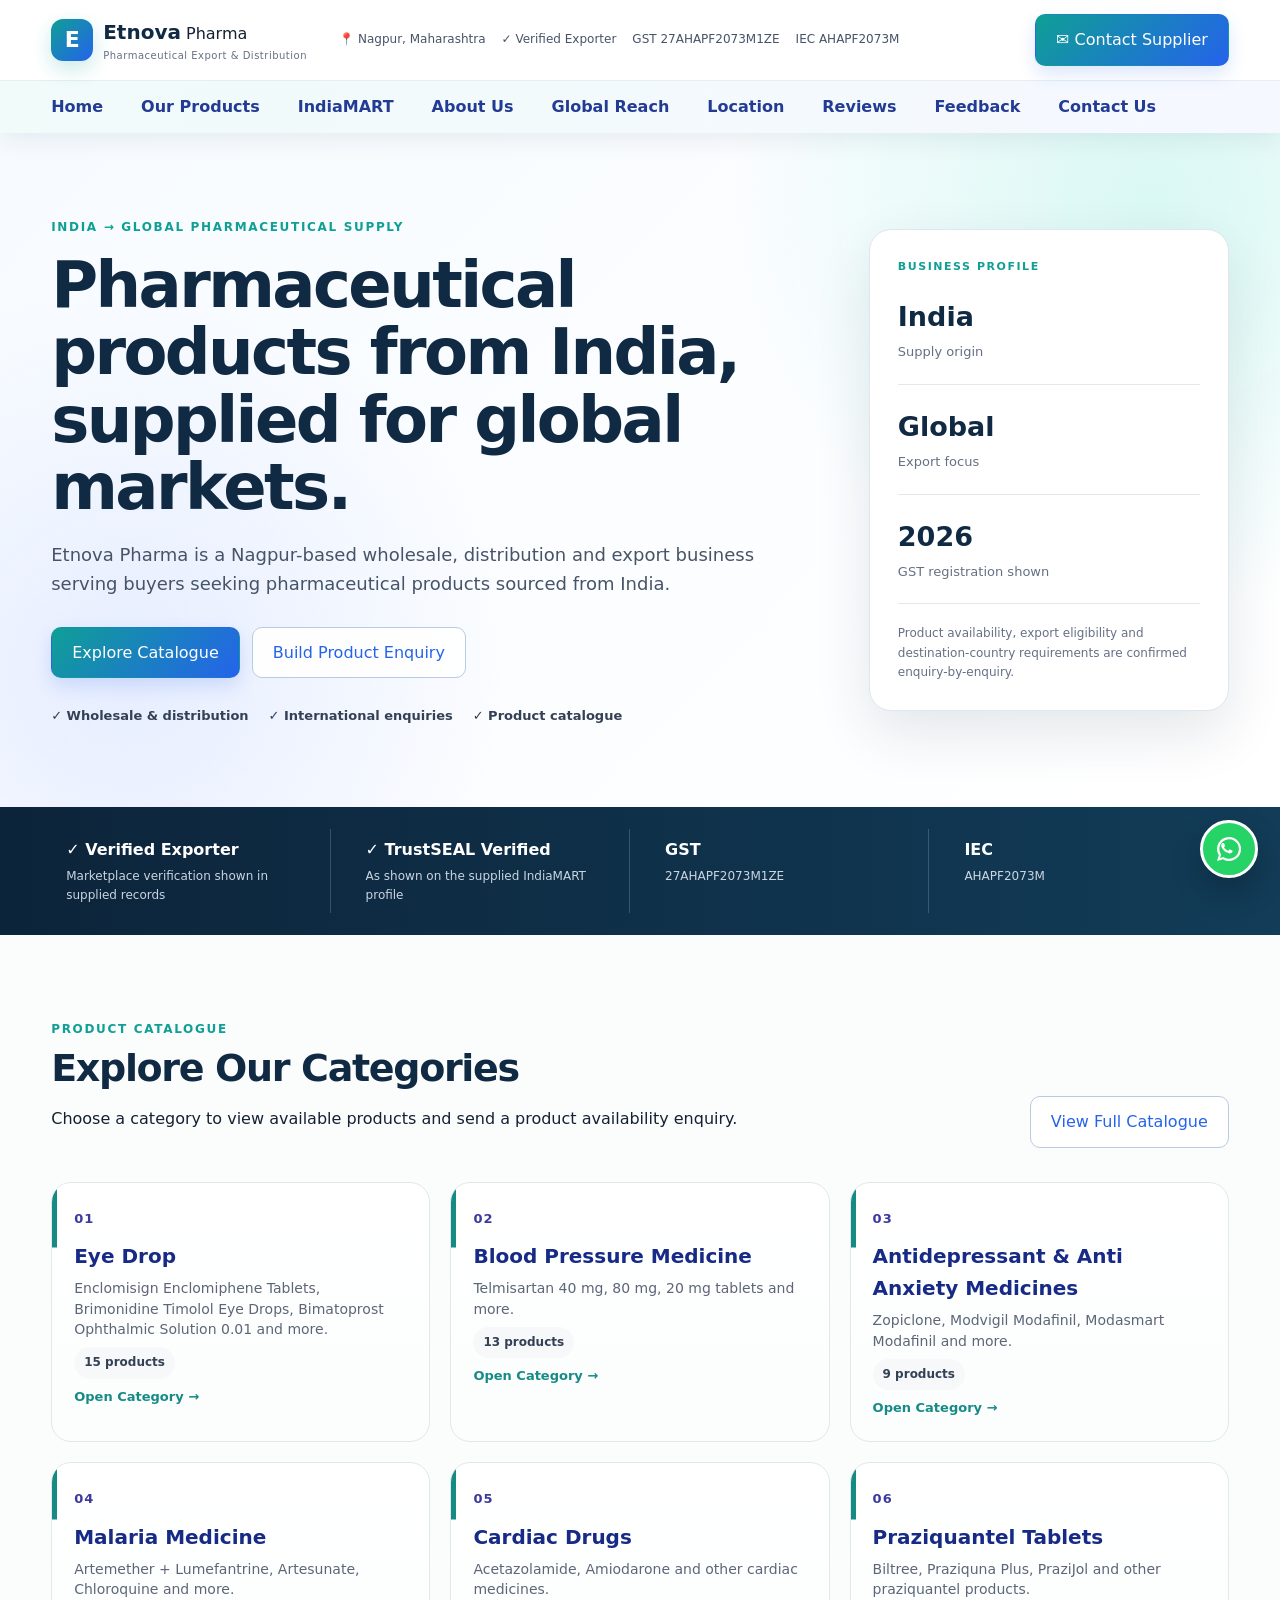
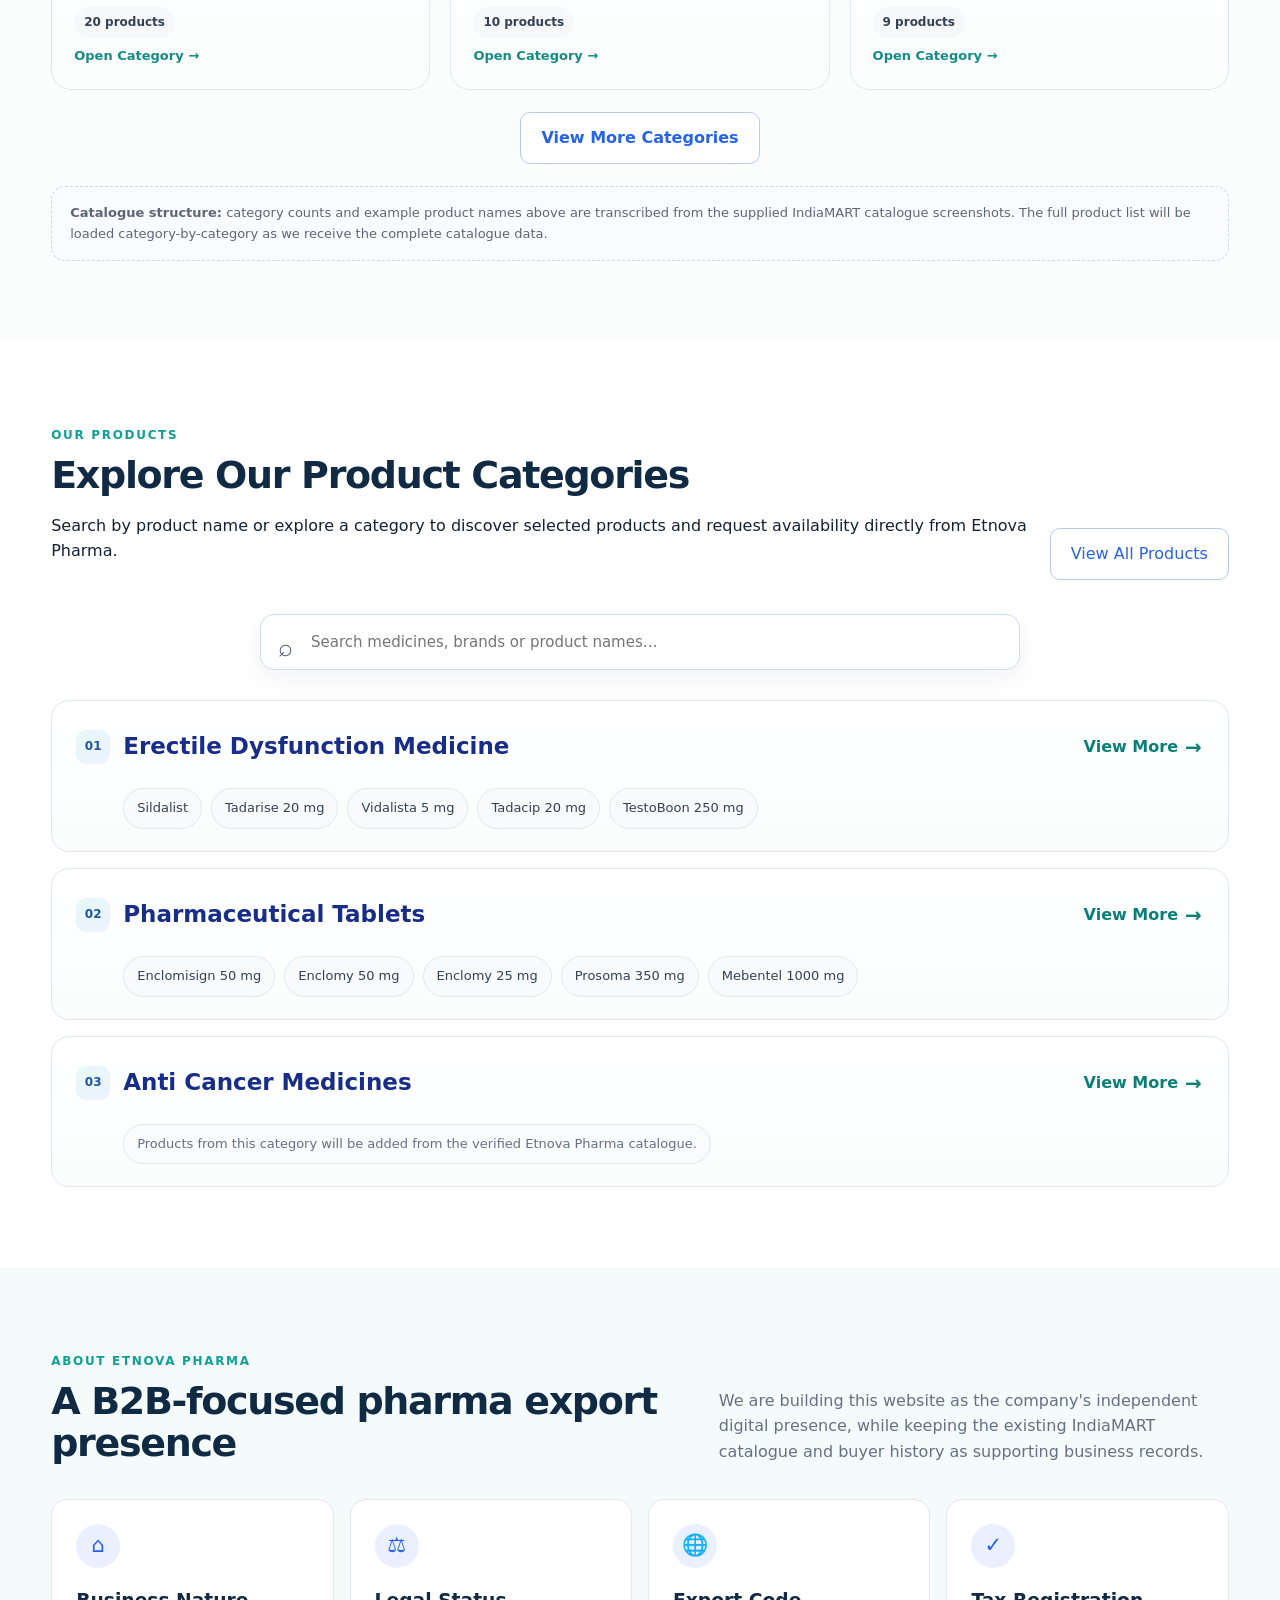
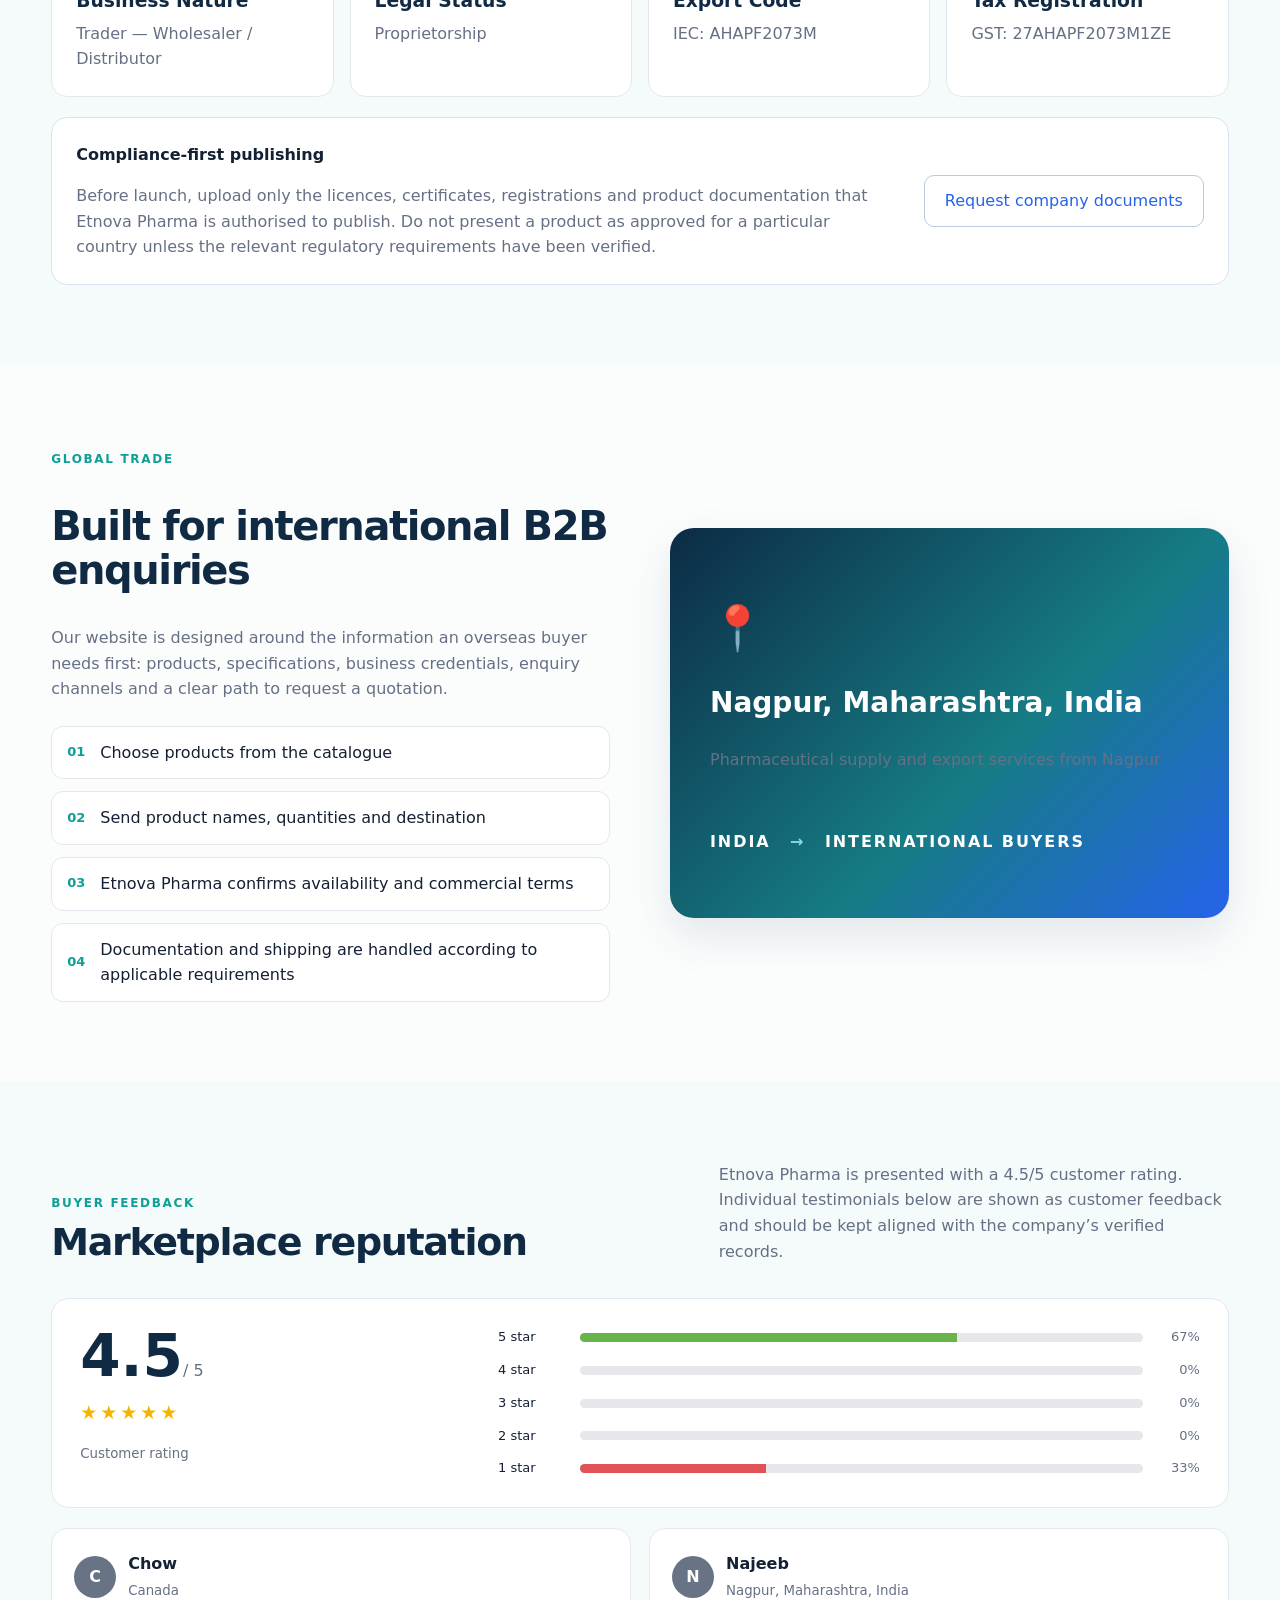
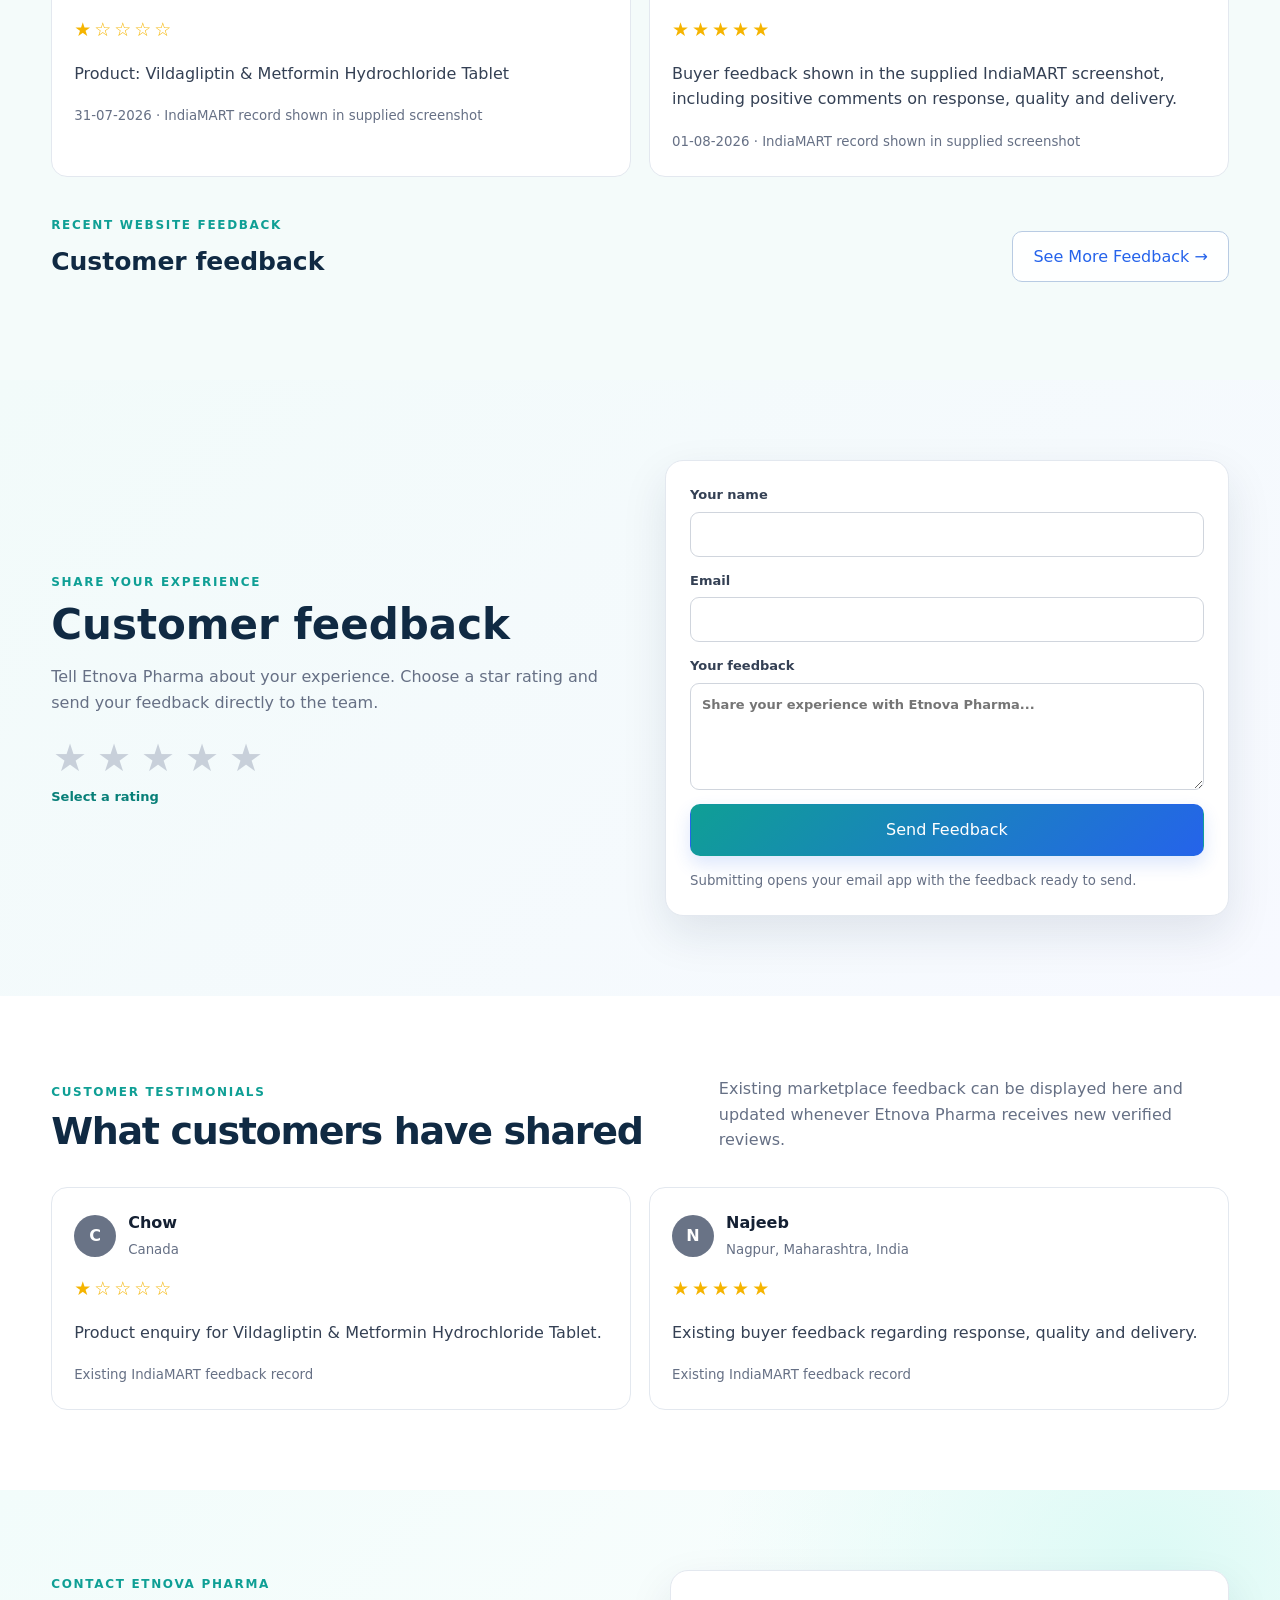
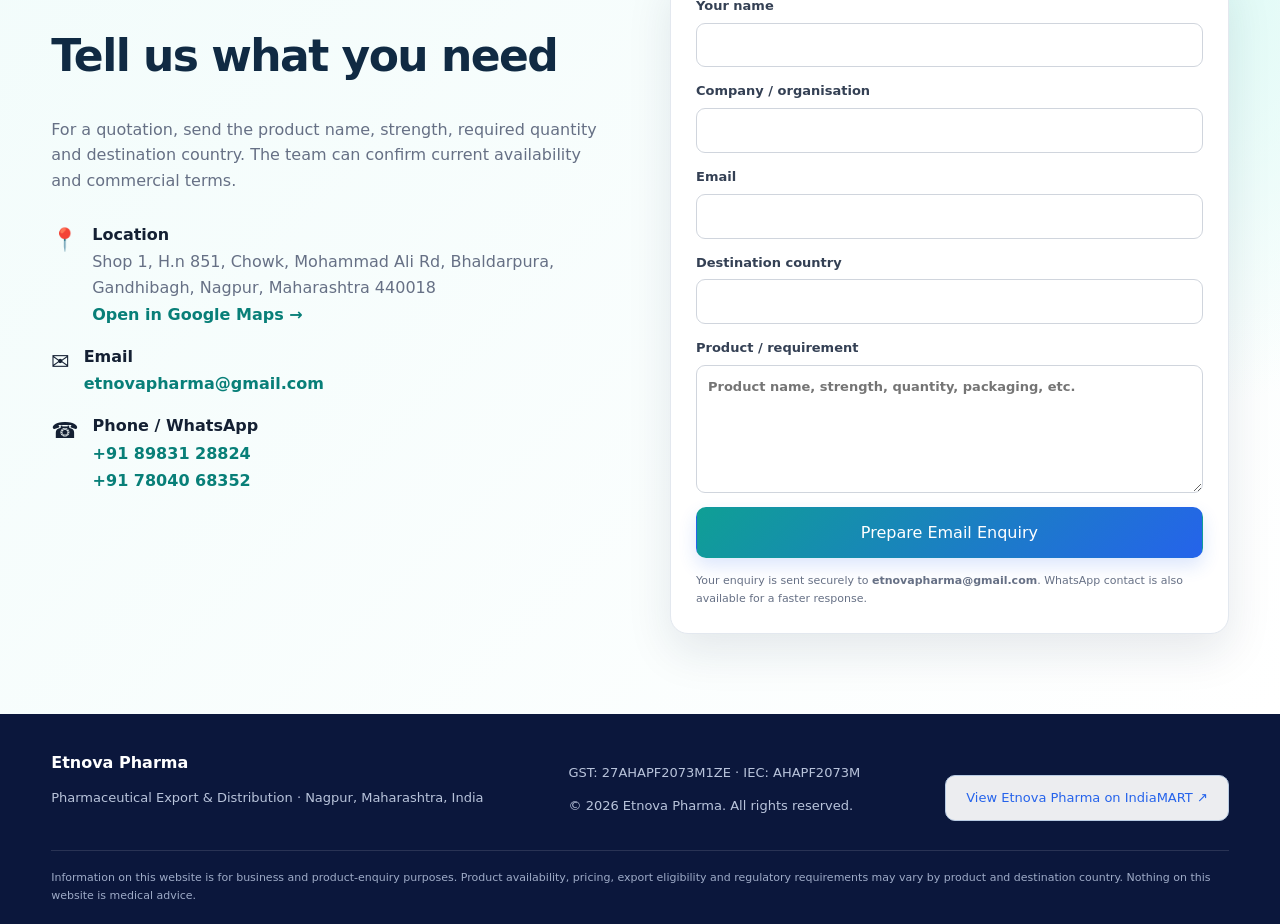
==== index.html @ 6a2a1347 "Add files via upload" ====
<!doctype html>
<html lang="en">
<head>
  <meta charset="utf-8">
  <meta name="viewport" content="width=device-width, initial-scale=1">
  <title>Etnova Pharma | Pharmaceutical Exporter from India</title>
  <meta name="description" content="Etnova Pharma, Nagpur, Maharashtra — pharmaceutical wholesale, distribution and international export from India. Explore our product catalogue and contact our supplier team.">
  <meta name="keywords" content="Etnova Pharma, pharmaceutical exporter India, medicine exporter, pharma wholesale, Nagpur pharma exporter">
  <link rel="stylesheet" href="styles.css">
</head>
<body>
<header class="site-header">
  <div class="topbar container">
    <a class="brand" href="#home" aria-label="Etnova Pharma home">
      <span class="brand-mark">E</span>
      <span><strong>Etnova</strong> Pharma<small>Pharmaceutical Export & Distribution</small></span>
    </a>
    <button class="mobile-menu-toggle" type="button" aria-label="Open navigation" aria-expanded="false"><span></span><span></span><span></span></button>
    <div class="trust-strip">
      <span>📍 Nagpur, Maharashtra</span>
      <span>✓ Verified Exporter</span>
      <span>GST 27AHAPF2073M1ZE</span>
      <span>IEC AHAPF2073M</span>
    </div>
    <a class="btn btn-primary" href="#contact">✉ Contact Supplier</a>
  </div>
  <nav class="nav">
    <div class="container nav-inner">
      <a href="#home">Home</a>
      <a href="products.html">Our Products</a><a href="https://export.indiamart.com/company/etnova-pharma" target="_blank" rel="noopener noreferrer">IndiaMART</a>
      <a href="#about">About Us</a>
      <a href="#global">Global Reach</a>
      <a href="location.html">Location</a>
      <a href="#reviews">Reviews</a><a href="#feedback">Feedback</a>
      <a href="#contact">Contact Us</a>
    </div>
  </nav>
</header>

<main>
<section id="home" class="hero">
  <div class="container hero-grid">
    <div>
      <span class="eyebrow">INDIA → GLOBAL PHARMACEUTICAL SUPPLY</span>
      <h1>Pharmaceutical products from India, supplied for global markets.</h1>
      <p class="hero-copy">Etnova Pharma is a Nagpur-based wholesale, distribution and export business serving buyers seeking pharmaceutical products sourced from India.</p>
      <div class="hero-actions">
        <a class="btn btn-primary" href="products.html">Explore Catalogue</a>
        <a class="btn btn-outline" href="products.html">Build Product Enquiry</a>
      </div>
      <div class="hero-points">
        <span>✓ Wholesale & distribution</span>
        <span>✓ International enquiries</span>
        <span>✓ Product catalogue</span>
      </div>
    </div>
    <div class="hero-card">
      <div class="hero-card-label">BUSINESS PROFILE</div>
      <div class="hero-stat"><strong>India</strong><span>Supply origin</span></div>
      <div class="hero-stat"><strong>Global</strong><span>Export focus</span></div>
      <div class="hero-stat"><strong>2026</strong><span>GST registration shown</span></div>
      <div class="hero-note">Product availability, export eligibility and destination-country requirements are confirmed enquiry-by-enquiry.</div>
    </div>
  </div>
</section>

<section class="trust">
  <div class="container trust-grid">
    <div><strong>✓ Verified Exporter</strong><span>Marketplace verification shown in supplied records</span></div>
    <div><strong>✓ TrustSEAL Verified</strong><span>As shown on the supplied IndiaMART profile</span></div>
    <div><strong>GST</strong><span>27AHAPF2073M1ZE</span></div>
    <div><strong>IEC</strong><span>AHAPF2073M</span></div>
  </div>
</section>

<section class="section catalogue-section" id="catalogue">
  <div class="container">
    <div class="section-heading"><div><span class="eyebrow">PRODUCT CATALOGUE</span><h2>Explore Our Categories</h2><p>Choose a category to view available products and send a product availability enquiry.</p></div><a class="btn btn-outline" href="products.html">View Full Catalogue</a></div>
    <div class="category-grid category-grid-large catalogue-collapsible" id="homeCategoryGrid">
      <a class="category-card" href="catalogue.html?category=eye-drop"><span class="category-number">01</span><h3>Eye Drop</h3><p>Enclomisign Enclomiphene Tablets, Brimonidine Timolol Eye Drops, Bimatoprost Ophthalmic Solution 0.01 and more.</p><span class="category-meta">15 products</span><span class="category-link">Open Category →</span></a>
      <a class="category-card" href="catalogue.html?category=blood-pressure"><span class="category-number">02</span><h3>Blood Pressure Medicine</h3><p>Telmisartan 40 mg, 80 mg, 20 mg tablets and more.</p><span class="category-meta">13 products</span><span class="category-link">Open Category →</span></a>
      <a class="category-card" href="catalogue.html?category=antidepressant"><span class="category-number">03</span><h3>Antidepressant &amp; Anti Anxiety Medicines</h3><p>Zopiclone, Modvigil Modafinil, Modasmart Modafinil and more.</p><span class="category-meta">9 products</span><span class="category-link">Open Category →</span></a>
      <a class="category-card" href="catalogue.html?category=malaria"><span class="category-number">04</span><h3>Malaria Medicine</h3><p>Artemether + Lumefantrine, Artesunate, Chloroquine and more.</p><span class="category-meta">20 products</span><span class="category-link">Open Category →</span></a>
      <a class="category-card" href="catalogue.html?category=cardiac"><span class="category-number">05</span><h3>Cardiac Drugs</h3><p>Acetazolamide, Amiodarone and other cardiac medicines.</p><span class="category-meta">10 products</span><span class="category-link">Open Category →</span></a>
      <a class="category-card" href="catalogue.html?category=praziquantel"><span class="category-number">06</span><h3>Praziquantel Tablets</h3><p>Biltree, Praziquna Plus, PraziJol and other praziquantel products.</p><span class="category-meta">9 products</span><span class="category-link">Open Category →</span></a>
      <a class="category-card" href="catalogue.html?category=diabetes"><span class="category-number">07</span><h3>Diabetes Medicine</h3><p>Vildagliptin, Metformin, Dapagliflozin and more.</p><span class="category-meta">8 products</span><span class="category-link">Open Category →</span></a>
      <a class="category-card" href="catalogue.html?category=vitamins"><span class="category-number">08</span><h3>Vitamin Tablets &amp; Capsules</h3><p>Cholecalciferol, Itraconazole capsules, Vitamin C and more.</p><span class="category-meta">8 products</span><span class="category-link">Open Category →</span></a>
      <a class="category-card" href="catalogue.html?category=antihistamines"><span class="category-number">09</span><h3>Antihistamines</h3><p>Levocetirizine, Loratadine, Bepotastine and more.</p><span class="category-meta">6 products</span><span class="category-link">Open Category →</span></a>
      <a class="category-card" href="catalogue.html?category=fenbendazole"><span class="category-number">10</span><h3>Fenbendazole Tablet</h3><p>Wormichrist Fenbendazole and other listed strengths.</p><span class="category-meta">6 products</span><span class="category-link">Open Category →</span></a>
      <a class="category-card" href="catalogue.html?category=fertility"><span class="category-number">11</span><h3>Fertility Enhancer Drugs</h3><p>Test-C Testosterone Cypionate, Progesterone, Dydrogesterone and more.</p><span class="category-meta">7 products</span><span class="category-link">Open Category →</span></a>
      <a class="category-card" href="catalogue.html?category=anti-infective-agent"><span class="category-number">12</span><h3>Anti Infective Agent</h3><p>Itraconazole cream, Banocide Forte, Diethylcarbamazine and more.</p><span class="category-meta">8 products</span><span class="category-link">Open Category →</span></a>
      <a class="category-card" href="catalogue.html?category=antacid"><span class="category-number">13</span><h3>Antacid Drugs</h3><p>Pantoprazole, Sodium Bicarbonate, Rabeprazole and more.</p><span class="category-meta">6 products</span><span class="category-link">Open Category →</span></a>
      <a class="category-card" href="catalogue.html?category=mebendazole"><span class="category-number">14</span><h3>Mebendazole Tablet</h3><p>Mebendazole 500 mg, Vermox 100 mg and Mebenda products.</p><span class="category-meta">8 products</span><span class="category-link">Open Category →</span></a>
      <a class="category-card" href="catalogue.html?category=steroids"><span class="category-number">15</span><h3>Steroids Tablets</h3><p>Oxandrolone, Vidalista Black, Tadarise and more.</p><span class="category-meta">5 products</span><span class="category-link">Open Category →</span></a>
      <a class="category-card" href="catalogue.html?category=pregabalin"><span class="category-number">16</span><h3>Pregabalin Capsules &amp; Tablets</h3><p>Pregagesic, Pregacare, Nervigesic and other pregabalin products.</p><span class="category-meta">3 products</span><span class="category-link">Open Category →</span></a>
      <a class="category-card" href="catalogue.html?category=vaccines"><span class="category-number">17</span><h3>Vaccines</h3><p>Chickenpox, pneumococcal, typhoid and other vaccines.</p><span class="category-meta">8 products</span><span class="category-link">Open Category →</span></a>
      <a class="category-card" href="catalogue.html?category=anticoagulant"><span class="category-number">18</span><h3>Anticoagulant &amp; Antiplatelet Drugs</h3><p>Apixaban, Alteplase and other listed products.</p><span class="category-meta">4 products</span><span class="category-link">Open Category →</span></a>
      <a class="category-card" href="catalogue.html?category=anti-infective"><span class="category-number">19</span><h3>Anti Infective Medicine</h3><p>Posaconazole, Voriconazole, Micafungin and more.</p><span class="category-meta">9 products</span><span class="category-link">Open Category →</span></a>
      <a class="category-card" href="catalogue.html?category=antiparasitic"><span class="category-number">20</span><h3>Antiparasitic Drug</h3><p>Metronidazole, Levamisole, Ketoconazole and more.</p><span class="category-meta">9 products</span><span class="category-link">Open Category →</span></a>
      <a class="category-card" href="catalogue.html?category=metronidazole"><span class="category-number">21</span><h3>Metronidazole Tablet</h3><p>Metropin and Metron products in listed strengths.</p><span class="category-meta">10 products</span><span class="category-link">Open Category →</span></a>
      <a class="category-card" href="catalogue.html?category=cream"><span class="category-number">22</span><h3>Pharmaceutical Cream</h3><p>Econazole cream, Fluconazole, Ketoconazole powder and more.</p><span class="category-meta">6 products</span><span class="category-link">Open Category →</span></a>
      <a class="category-card" href="catalogue.html?category=nitazoxanide"><span class="category-number">23</span><h3>Nitazoxanide Tablets</h3><p>Nizonide DT, Nizonide 500 mg, NITASAFE and more.</p><span class="category-meta">6 products</span><span class="category-link">Open Category →</span></a>
      <a class="category-card" href="catalogue.html?category=arthritis"><span class="category-number">24</span><h3>Arthritic Drugs</h3><p>Aceclofenac, Paracetamol, Thiocolchicoside, Upadacitinib and more.</p><span class="category-meta">3 products</span><span class="category-link">Open Category →</span></a>
      <a class="category-card" href="catalogue.html?category=paracetamol"><span class="category-number">25</span><h3>Paracetamol Tablets</h3><p>Paracetamol 500 mg, Paracip 650 and other listed products.</p><span class="category-meta">4 products</span><span class="category-link">Open Category →</span></a>
      <a class="category-card" href="catalogue.html?category=multivitamin"><span class="category-number">26</span><h3>Multivitamin Tablets &amp; Capsules</h3><p>Revital, Supradyn, Zincovit and more.</p><span class="category-meta">4 products</span><span class="category-link">Open Category →</span></a>
      <a class="category-card" href="catalogue.html?category=methenolone"><span class="category-number">27</span><h3>Methenolone Enanthate Injection</h3><p>Methenolone Enanthate injection and related listed products.</p><span class="category-meta">2 products</span><span class="category-link">Open Category →</span></a>
      <a class="category-card" href="catalogue.html?category=albendazole"><span class="category-number">28</span><h3>Albendazole Tablets</h3><p>Zolbend, Aldol and other albendazole products.</p><span class="category-meta">5 products</span><span class="category-link">Open Category →</span></a>
      <a class="category-card" href="catalogue.html?category=tetanus"><span class="category-number">29</span><h3>Tetanus Vaccine</h3><p>Tetanus toxoid and combination vaccines.</p><span class="category-meta">3 products</span><span class="category-link">Open Category →</span></a>
      <a class="category-card" href="catalogue.html?category=weight-loss"><span class="category-number">30</span><h3>Weight Loss Medicine</h3><p>Orlistat capsules and Naltrexone tablets.</p><span class="category-meta">2 products</span><span class="category-link">Open Category →</span></a>
      <a class="category-card" href="catalogue.html?category=triclabendazole"><span class="category-number">31</span><h3>Triclabendazole Tablet</h3><p>Triclabendazole products in listed strengths.</p><span class="category-meta">4 products</span><span class="category-link">Open Category →</span></a>
      <a class="category-card" href="catalogue.html?category=dark-chocolate"><span class="category-number">32</span><h3>Dark Chocolate</h3><p>Herbal dark chocolate product.</p><span class="category-meta">1 product</span><span class="category-link">Open Category →</span></a>
      <a class="category-card" href="catalogue.html?category=pyrantel"><span class="category-number">33</span><h3>Pyrantel Pamoate</h3><p>Nemocid oral suspension and tablets.</p><span class="category-meta">2 products</span><span class="category-link">Open Category →</span></a>
      <a class="category-card" href="catalogue.html?category=other"><span class="category-number">34</span><h3>Other Products</h3><p>Filagra, Ivermectin and other products in the wider catalogue.</p><span class="category-meta">105 products</span><span class="category-link">Open Category →</span></a>
    </div>
    <div class="catalogue-toggle-wrap"><button id="homeViewMoreCategories" class="btn btn-outline catalogue-toggle" type="button" aria-expanded="false">View More Categories</button></div>
    <div class="catalogue-note"><strong>Catalogue structure:</strong> category counts and example product names above are transcribed from the supplied IndiaMART catalogue screenshots. The full product list will be loaded category-by-category as we receive the complete catalogue data.</div>
  </div>
</section>
<section id="products" class="section products-showcase-section">
  <div class="container">
    <div class="section-heading products-section-heading">
      <div><span class="eyebrow">OUR PRODUCTS</span><h2>Explore Our Product Categories</h2><p>Search by product name or explore a category to discover selected products and request availability directly from Etnova Pharma.</p></div>
      <a class="btn btn-outline" href="products.html">View All Products</a>
    </div>

    <div class="product-search-box">
      <span class="search-icon">⌕</span>
      <input id="ourProductSearch" type="search" placeholder="Search medicines, brands or product names…" aria-label="Search medicines, brands or product names">
    </div>

    <div class="product-category-list" id="ourProductCategoryList">
      <article class="product-category-block" data-search="erectile dysfunction medicine tadalafil sildalist tadarise vidalista tadacip testoboon testoma">
        <div class="product-category-head">
          <div><span class="category-label">01</span><h3>Erectile Dysfunction Medicine</h3></div>
          <a class="view-category-link" href="catalogue.html?category=erectile" aria-label="View more Erectile Dysfunction Medicine">View More <span>→</span></a>
        </div>
        <div class="subproduct-list">
          <button class="subproduct-chip" data-product-search="Sildalist Sildenafil Citrate and Tadalafil Tablets">Sildalist</button>
          <button class="subproduct-chip" data-product-search="20mg Tadarise Tadalafil Effervescent Tablets">Tadarise 20 mg</button>
          <button class="subproduct-chip" data-product-search="5mg Vidalista Tadalafil Tablets">Vidalista 5 mg</button>
          <button class="subproduct-chip" data-product-search="Tadalafil Tablets 20mg">Tadacip 20 mg</button>
          <button class="subproduct-chip" data-product-search="250mg TestoBoon Testosterone Propionate Injection">TestoBoon 250 mg</button>
        </div>
      </article>

      <article class="product-category-block" data-search="pharmaceutical tablets enclomiphene enclomisign enclomy prosoma mebentel zopiclone">
        <div class="product-category-head">
          <div><span class="category-label">02</span><h3>Pharmaceutical Tablets</h3></div>
          <a class="view-category-link" href="catalogue.html?category=tablets" aria-label="View more Pharmaceutical Tablets">View More <span>→</span></a>
        </div>
        <div class="subproduct-list">
          <button class="subproduct-chip" data-product-search="50mg Enclomisign Enclomiphene Tablets">Enclomisign 50 mg</button>
          <button class="subproduct-chip" data-product-search="50mg Enclomy Enclomiphene Tablets">Enclomy 50 mg</button>
          <button class="subproduct-chip" data-product-search="25mg Enclomy Enclomiphene Tablets">Enclomy 25 mg</button>
          <button class="subproduct-chip" data-product-search="350mg Prosoma Carisoprodol Tablet">Prosoma 350 mg</button>
          <button class="subproduct-chip" data-product-search="1000mg Mebentel Mebendazole Tablets">Mebentel 1000 mg</button>
        </div>
      </article>

      <article class="product-category-block" data-search="anti cancer medicines oncology cancer medicine anti cancer">
        <div class="product-category-head">
          <div><span class="category-label">03</span><h3>Anti Cancer Medicines</h3></div>
          <a class="view-category-link" href="catalogue.html?category=anti-cancer" aria-label="View more Anti Cancer Medicines">View More <span>→</span></a>
        </div>
        <div class="subproduct-list">
          <span class="subproduct-chip subproduct-placeholder">Products from this category will be added from the verified Etnova Pharma catalogue.</span>
        </div>
      </article>
    </div>

    <div class="product-search-empty" id="ourProductSearchEmpty" hidden>No matching product or category found. Try another product name.</div>
  </div>
</section>

<section id="about" class="section section-alt">
  <div class="container">
    <div class="section-heading">
      <div><span class="eyebrow">ABOUT ETNOVA PHARMA</span><h2>A B2B-focused pharma export presence</h2></div>
      <p>We are building this website as the company's independent digital presence, while keeping the existing IndiaMART catalogue and buyer history as supporting business records.</p>
    </div>
    <div class="about-grid">
      <div class="about-card">
        <span class="icon">⌂</span><h3>Business Nature</h3><p>Trader — Wholesaler / Distributor</p>
      </div>
      <div class="about-card">
        <span class="icon">⚖</span><h3>Legal Status</h3><p>Proprietorship</p>
      </div>
      <div class="about-card">
        <span class="icon">🌐</span><h3>Export Code</h3><p>IEC: AHAPF2073M</p>
      </div>
      <div class="about-card">
        <span class="icon">✓</span><h3>Tax Registration</h3><p>GST: 27AHAPF2073M1ZE</p>
      </div>
    </div>
    <div class="compliance">
      <div><strong>Compliance-first publishing</strong><p>Before launch, upload only the licences, certificates, registrations and product documentation that Etnova Pharma is authorised to publish. Do not present a product as approved for a particular country unless the relevant regulatory requirements have been verified.</p></div>
      <a class="btn btn-outline" href="#contact">Request company documents</a>
    </div>
  </div>
</section>

<section id="global" class="section">
  <div class="container global-grid">
    <div>
      <span class="eyebrow">GLOBAL TRADE</span>
      <h2>Built for international B2B enquiries</h2>
      <p>Our website is designed around the information an overseas buyer needs first: products, specifications, business credentials, enquiry channels and a clear path to request a quotation.</p>
      <div class="steps">
        <div><b>01</b><span>Choose products from the catalogue</span></div>
        <div><b>02</b><span>Send product names, quantities and destination</span></div>
        <div><b>03</b><span>Etnova Pharma confirms availability and commercial terms</span></div>
        <div><b>04</b><span>Documentation and shipping are handled according to applicable requirements</span></div>
      </div>
    </div>
    <div class="map-card">
      <div class="map-pin">📍</div>
      <h3>Nagpur, Maharashtra, India</h3>
      <p>Pharmaceutical supply and export services from Nagpur</p>
      <div class="world-line">INDIA <span>→</span> INTERNATIONAL BUYERS</div>
    </div>
  </div>
</section>

<section id="reviews" class="section section-alt">
  <div class="container">
    <div class="section-heading">
      <div><span class="eyebrow">BUYER FEEDBACK</span><h2>Marketplace reputation</h2></div>
      <p>Etnova Pharma is presented with a 4.5/5 customer rating. Individual testimonials below are shown as customer feedback and should be kept aligned with the company’s verified records.</p>
    </div>
    <div class="rating-layout">
      <div class="rating-big"><strong>4.5</strong><span>/ 5</span><div class="stars">★★★★★</div><small>Customer rating</small></div>
      <div class="rating-bars">
        <div><span>5 star</span><i><b style="width:67%"></b></i><em>67%</em></div>
        <div><span>4 star</span><i><b style="width:0%"></b></i><em>0%</em></div>
        <div><span>3 star</span><i><b style="width:0%"></b></i><em>0%</em></div>
        <div><span>2 star</span><i><b style="width:0%"></b></i><em>0%</em></div>
        <div><span>1 star</span><i><b class="low" style="width:33%"></b></i><em>33%</em></div>
      </div>
    </div>
    <div class="review-grid">
      <article class="review"><div class="review-head"><span class="avatar">C</span><div><strong>Chow</strong><small>Canada</small></div></div><div class="stars">★☆☆☆☆</div><p>Product: Vildagliptin &amp; Metformin Hydrochloride Tablet</p><small>31-07-2026 · IndiaMART record shown in supplied screenshot</small></article>
      <article class="review"><div class="review-head"><span class="avatar">N</span><div><strong>Najeeb</strong><small>Nagpur, Maharashtra, India</small></div></div><div class="stars">★★★★★</div><p>Buyer feedback shown in the supplied IndiaMART screenshot, including positive comments on response, quality and delivery.</p><small>01-08-2026 · IndiaMART record shown in supplied screenshot</small></article>
    </div>
    <div class="live-feedback-wrap">
      <div class="section-heading live-feedback-heading"><div><span class="eyebrow">RECENT WEBSITE FEEDBACK</span><h3>Customer feedback</h3></div><a id="feedbackSeeMore" class="btn btn-outline" href="feedback.html" hidden>See More Feedback →</a></div>
      <div id="liveFeedbackGrid" class="review-grid live-feedback-grid"></div>
    </div>
  </div>
</section>

<section id="feedback" class="section feedback-section">
  <div class="container feedback-grid">
    <div>
      <span class="eyebrow">SHARE YOUR EXPERIENCE</span>
      <h2>Customer feedback</h2>
      <p>Tell Etnova Pharma about your experience. Choose a star rating and send your feedback directly to the team.</p>
      <div class="feedback-stars" role="radiogroup" aria-label="Choose a rating">
        <button type="button" data-rating="1" aria-label="1 star">★</button><button type="button" data-rating="2" aria-label="2 stars">★</button><button type="button" data-rating="3" aria-label="3 stars">★</button><button type="button" data-rating="4" aria-label="4 stars">★</button><button type="button" data-rating="5" aria-label="5 stars">★</button>
      </div>
      <span class="selected-rating" id="selectedRating">Select a rating</span>
    </div>
    <form class="feedback-form" id="feedbackForm">
      <label>Your name<input name="name" required></label>
      <label>Email<input name="email" type="email" required></label>
      <label>Your feedback<textarea name="feedback" rows="4" required placeholder="Share your experience with Etnova Pharma..."></textarea></label>
      <button class="btn btn-primary" type="submit">Send Feedback</button>
      <small>Submitting opens your email app with the feedback ready to send.</small>
    </form>
  </div>
</section>

<section class="section testimonials-section">
  <div class="container">
    <div class="section-heading"><div><span class="eyebrow">CUSTOMER TESTIMONIALS</span><h2>What customers have shared</h2></div><p>Existing marketplace feedback can be displayed here and updated whenever Etnova Pharma receives new verified reviews.</p></div>
    <div class="review-grid">
      <article class="review"><div class="review-head"><span class="avatar">C</span><div><strong>Chow</strong><small>Canada</small></div></div><div class="stars">★☆☆☆☆</div><p>Product enquiry for Vildagliptin &amp; Metformin Hydrochloride Tablet.</p><small>Existing IndiaMART feedback record</small></article>
      <article class="review"><div class="review-head"><span class="avatar">N</span><div><strong>Najeeb</strong><small>Nagpur, Maharashtra, India</small></div></div><div class="stars">★★★★★</div><p>Existing buyer feedback regarding response, quality and delivery.</p><small>Existing IndiaMART feedback record</small></article>
    </div>
  </div>
</section>

<section id="contact" class="section contact-section">
  <div class="container contact-grid">
    <div>
      <span class="eyebrow">CONTACT ETNOVA PHARMA</span>
      <h2>Tell us what you need</h2>
      <p>For a quotation, send the product name, strength, required quantity and destination country. The team can confirm current availability and commercial terms.</p>
      <div class="contact-details">
        <div><span>📍</span><div><strong>Location</strong><p>Shop 1, H.n 851, Chowk, Mohammad Ali Rd, Bhaldarpura, Gandhibagh, Nagpur, Maharashtra 440018</p><p><a href="https://www.google.com/maps/search/?api=1&query=Shop%201%2C%20H.n%20851%2C%20Chowk%2C%20Mohammad%20Ali%20Rd%2C%20Bhaldarpura%2C%20Gandhibagh%2C%20Nagpur%2C%20Maharashtra%20440018" target="_blank" rel="noopener">Open in Google Maps →</a></p></div></div>
        <div><span>✉</span><div><strong>Email</strong><p><a href="mailto:etnovapharma@gmail.com">etnovapharma@gmail.com</a></p></div></div>
        <div><span>☎</span><div><strong>Phone / WhatsApp</strong><p><a href="tel:+918983128824">+91 89831 28824</a></p><p><a href="tel:+917804068352">+91 78040 68352</a></p></div></div>
      </div>
    </div>
    <form class="contact-form" id="enquiryForm">
      <label>Your name<input name="name" required></label>
      <label>Company / organisation<input name="company"></label>
      <label>Email<input name="email" type="email" required></label>
      <label>Destination country<input name="country" required></label>
      <label>Product / requirement<textarea name="message" rows="5" required placeholder="Product name, strength, quantity, packaging, etc."></textarea></label>
      <button class="btn btn-primary" type="submit">Prepare Email Enquiry</button>
      <p class="form-note">Your enquiry is sent securely to <strong>etnovapharma@gmail.com</strong>. WhatsApp contact is also available for a faster response.</p>
    </form>
  </div>
</section>
</main>

<footer class="footer">
  <div class="container footer-grid">
    <div><strong>Etnova Pharma</strong><p>Pharmaceutical Export &amp; Distribution · Nagpur, Maharashtra, India</p></div>
    <div><p>GST: 27AHAPF2073M1ZE · IEC: AHAPF2073M</p><p>© <span id="year"></span> Etnova Pharma. All rights reserved.</p></div>
  <div class="footer-marketplace"><a class="btn btn-outline" href="https://export.indiamart.com/company/etnova-pharma" target="_blank" rel="noopener noreferrer">View Etnova Pharma on IndiaMART ↗</a></div>
  </div>
  <div class="container legal">Information on this website is for business and product-enquiry purposes. Product availability, pricing, export eligibility and regulatory requirements may vary by product and destination country. Nothing on this website is medical advice.</div>
</footer>

<script src="script.js"></script>
<script>
(function(){const g=document.getElementById("homeCategoryGrid"),b=document.getElementById("homeViewMoreCategories");if(!g||!b)return;b.addEventListener("click",function(){const open=g.classList.toggle("is-expanded");b.textContent=open?"Show Fewer Categories":"View More Categories";b.setAttribute("aria-expanded",String(open));if(open)g.scrollIntoView({behavior:"smooth",block:"nearest"})});})();
</script>
<a class="floating-whatsapp" id="floatingWhatsapp" href="https://wa.me/918983128824?text=Hello%20Etnova%20Pharma%2C%20I%20would%20like%20to%20enquire%20about%20your%20pharmaceutical%20products." target="_blank" rel="noopener" aria-label="Chat with Etnova Pharma on WhatsApp" title="Chat with Etnova Pharma on WhatsApp"><svg viewBox="0 0 32 32" aria-hidden="true" focusable="false"><path fill="currentColor" d="M19.11 17.41c-.3-.15-1.75-.86-2.02-.96-.27-.1-.47-.15-.67.15-.2.3-.77.96-.94 1.16-.17.2-.35.22-.65.07-.3-.15-1.25-.46-2.38-1.46-.88-.78-1.47-1.74-1.64-2.04-.17-.3-.02-.46.13-.61.13-.13.3-.35.45-.52.15-.17.2-.3.3-.5.1-.2.05-.37-.02-.52-.07-.15-.67-1.61-.92-2.2-.24-.58-.49-.5-.67-.51h-.57c-.2 0-.52.07-.79.37-.27.3-1.04 1.01-1.04 2.47s1.07 2.86 1.22 3.06c.15.2 2.1 3.2 5.09 4.49.71.31 1.27.49 1.7.63.71.23 1.35.2 1.86.12.57-.09 1.75-.72 2-1.41.25-.69.25-1.28.17-1.41-.07-.12-.27-.2-.57-.35z"/><path fill="currentColor" d="M16.03 3.2a12.76 12.76 0 0 0-10.9 19.4L3.2 28.8l6.34-1.87A12.77 12.77 0 1 0 16.03 3.2zm0 23.2c-1.99 0-3.83-.58-5.38-1.58l-.39-.25-3.76 1.11 1.13-3.66-.26-.4a10.4 10.4 0 1 1 8.66 4.78z"/></svg></a>
<script>
(function(){const b=document.getElementById("floatingWhatsapp");if(!b)return;let drag=false,moved=false,sx=0,sy=0,sl=0,st=0;b.addEventListener("pointerdown",e=>{drag=true;moved=false;sx=e.clientX;sy=e.clientY;const r=b.getBoundingClientRect();sl=r.left;st=r.top;b.setPointerCapture(e.pointerId)});b.addEventListener("pointermove",e=>{if(!drag)return;const dx=e.clientX-sx,dy=e.clientY-sy;if(Math.abs(dx)+Math.abs(dy)>8)moved=true;let x=Math.max(8,Math.min(innerWidth-b.offsetWidth-8,sl+dx));let y=Math.max(8,Math.min(innerHeight-b.offsetHeight-8,st+dy));b.style.left=x+"px";b.style.top=y+"px";b.style.right="auto";b.style.bottom="auto"});b.addEventListener("pointerup",e=>{drag=false;if(moved){e.preventDefault();b.dataset.dragged="1";setTimeout(()=>delete b.dataset.dragged,100)}});b.addEventListener("click",e=>{if(b.dataset.dragged)e.preventDefault()});})();
</script></body>
</html>
---- styles.css ----
:root{--navy:#10235b;--blue:#1d3fa3;--teal:#168f88;--teal2:#0f7771;--ink:#111827;--muted:#667085;--line:#e5e7eb;--soft:#f6f8fc;--white:#fff;--shadow:0 16px 40px rgba(16,35,91,.08)}
*{box-sizing:border-box}html{scroll-behavior:smooth}body{margin:0;font-family:Inter,ui-sans-serif,system-ui,-apple-system,BlinkMacSystemFont,"Segoe UI",sans-serif;color:var(--ink);background:#fff;line-height:1.6}a{text-decoration:none;color:inherit}.container{width:min(1180px,92%);margin:auto}
.site-header{position:sticky;top:0;z-index:20;background:#fff;box-shadow:0 4px 20px rgba(0,0,0,.05)}.topbar{display:flex;align-items:center;gap:28px;padding:14px 0}.brand{display:flex;align-items:center;gap:10px;min-width:260px}.brand-mark{width:42px;height:42px;border-radius:12px;display:grid;place-items:center;background:var(--navy);color:#fff;font-weight:800;font-size:22px}.brand strong{font-size:20px}.brand small{display:block;color:var(--muted);font-size:10px;letter-spacing:.05em}.trust-strip{display:flex;gap:16px;flex-wrap:wrap;align-items:center;font-size:12px;color:#475467;flex:1}.nav{background:#f4f5f7;border-top:1px solid #f0f0f0}.nav-inner{display:flex;gap:38px;align-items:center;min-height:52px}.nav a{font-weight:700;color:#233b93}.nav a:hover{color:var(--teal)}
.btn{display:inline-flex;justify-content:center;align-items:center;border-radius:10px;padding:12px 20px;font-weight:800;border:1px solid transparent;cursor:pointer;font:inherit}.btn-primary{background:var(--teal);color:#fff}.btn-primary:hover{background:var(--teal2)}.btn-outline{background:#fff;color:var(--blue);border-color:#bfc9e6}.btn-small{width:100%;background:var(--teal);color:#fff;padding:10px 14px}.hero{padding:80px 0;background:radial-gradient(circle at 85% 20%,#dff7f3 0,transparent 34%),linear-gradient(135deg,#f7f9ff,#fff)}.hero-grid{display:grid;grid-template-columns:1.35fr .65fr;gap:70px;align-items:center}.eyebrow{font-size:12px;font-weight:900;letter-spacing:.14em;color:var(--teal);text-transform:uppercase}.hero h1{font-size:clamp(38px,5vw,64px);line-height:1.05;letter-spacing:-.04em;color:var(--navy);margin:14px 0 20px}.hero-copy{font-size:18px;color:#475467;max-width:720px}.hero-actions{display:flex;gap:12px;margin:28px 0}.hero-points{display:flex;gap:20px;flex-wrap:wrap;color:#344054;font-size:13px;font-weight:700}.hero-card{background:#fff;border:1px solid var(--line);border-radius:22px;padding:28px;box-shadow:var(--shadow)}.hero-card-label{font-size:11px;font-weight:900;letter-spacing:.14em;color:var(--teal)}.hero-stat{padding:20px 0;border-bottom:1px solid var(--line)}.hero-stat strong{display:block;font-size:27px;color:var(--navy)}.hero-stat span{color:var(--muted);font-size:13px}.hero-note{font-size:12px;color:var(--muted);margin-top:20px}
.trust{background:var(--navy);color:#fff}.trust-grid{display:grid;grid-template-columns:repeat(4,1fr);gap:20px;padding:22px 0}.trust-grid div{padding:8px 15px;border-right:1px solid rgba(255,255,255,.18)}.trust-grid div:last-child{border:0}.trust-grid strong{display:block}.trust-grid span{display:block;font-size:12px;color:#cbd5e1;margin-top:4px}
.section{padding:80px 0}.section-alt{background:var(--soft)}.section-heading{display:flex;justify-content:space-between;gap:40px;align-items:end;margin-bottom:34px}.section-heading h2{font-size:38px;line-height:1.1;color:var(--navy);margin:8px 0 0}.section-heading>p{max-width:510px;color:var(--muted);margin:0}
.catalog-tools{display:flex;gap:12px;margin-bottom:26px}.catalog-tools input,.catalog-tools select{padding:13px 15px;border:1px solid #d0d5dd;border-radius:10px;background:#fff;font:inherit}.catalog-tools input{flex:1}.product-grid{display:grid;grid-template-columns:repeat(4,1fr);gap:18px}.product-card{background:#fff;border:1px solid var(--line);border-radius:16px;overflow:hidden;display:flex;flex-direction:column;box-shadow:0 8px 22px rgba(16,35,91,.04)}.product-image{height:190px;background:#f7f7f7;display:grid;place-items:center;padding:12px}.product-image img{max-height:100%;max-width:100%;object-fit:contain}.product-body{padding:18px;display:flex;flex-direction:column;flex:1}.pill{display:inline-block;width:max-content;background:#eaf7f5;color:var(--teal2);font-size:11px;font-weight:900;padding:4px 8px;border-radius:99px}.product-body h3{font-size:17px;line-height:1.35;color:#19378f;margin:10px 0 12px}.product-body dl{margin:0 0 18px}.product-body dl div{display:flex;justify-content:space-between;gap:10px;border-top:1px solid #f0f1f3;padding:7px 0;font-size:12px}.product-body dt{color:var(--muted)}.product-body dd{margin:0;font-weight:700;text-align:right}.product-body .btn{margin-top:auto}.empty{padding:35px;text-align:center;color:var(--muted)}
.about-grid{display:grid;grid-template-columns:repeat(4,1fr);gap:16px}.about-card{background:#fff;border:1px solid var(--line);border-radius:16px;padding:24px}.icon{width:44px;height:44px;border-radius:50%;display:grid;place-items:center;background:#eaf0ff;color:var(--blue);font-size:21px}.about-card h3{margin:18px 0 5px;color:var(--navy)}.about-card p{margin:0;color:var(--muted)}.compliance{margin-top:20px;background:#fff;border:1px solid #d8e1f7;border-radius:16px;padding:24px;display:flex;justify-content:space-between;align-items:center;gap:20px}.compliance p{color:var(--muted);max-width:800px;margin-bottom:0}
.global-grid{display:grid;grid-template-columns:1fr 1fr;gap:60px;align-items:center}.global-grid h2{font-size:40px;line-height:1.1;color:var(--navy)}.global-grid>div>p{color:var(--muted)}.steps{display:grid;gap:12px;margin-top:24px}.steps div{display:flex;gap:15px;align-items:center;background:#fff;border:1px solid var(--line);border-radius:12px;padding:13px 15px}.steps b{color:var(--teal);font-size:13px}.map-card{min-height:390px;border-radius:24px;background:linear-gradient(135deg,#10235b,#1f4bb8);color:#fff;padding:40px;display:flex;flex-direction:column;justify-content:center;box-shadow:var(--shadow)}.map-pin{font-size:44px}.map-card h3{font-size:28px;margin:18px 0 5px}.map-card p{color:#cbd5e1}.world-line{margin-top:40px;font-weight:900;letter-spacing:.12em}.world-line span{padding:0 12px;color:#7de2d9}
.rating-layout{display:grid;grid-template-columns:.7fr 1.3fr;gap:40px;background:#fff;border:1px solid var(--line);border-radius:18px;padding:28px}.rating-big strong{font-size:58px;color:var(--navy);line-height:1}.rating-big span{color:var(--muted)}.stars{color:#f5b400;letter-spacing:3px;font-size:19px;margin:12px 0}.rating-big small{color:var(--muted)}.rating-bars{display:grid;gap:12px;align-content:center}.rating-bars>div{display:grid;grid-template-columns:70px 1fr 45px;gap:12px;align-items:center;font-size:13px}.rating-bars i{height:9px;background:#e5e7eb;border-radius:99px;overflow:hidden}.rating-bars b{display:block;height:100%;background:#68b44b}.rating-bars b.low{background:#e15257}.rating-bars em{font-style:normal;color:var(--muted);text-align:right}.review-grid{display:grid;grid-template-columns:1fr 1fr;gap:18px;margin-top:20px}.review{background:#fff;border:1px solid var(--line);border-radius:16px;padding:22px}.review-head{display:flex;align-items:center;gap:12px}.avatar{width:42px;height:42px;border-radius:50%;display:grid;place-items:center;background:#697386;color:#fff;font-weight:900}.review-head strong{display:block}.review-head small{color:var(--muted)}.review p{color:#344054}.review>small{color:var(--muted)}
.contact-section{background:linear-gradient(135deg,#effbf9,#fff)}.contact-grid{display:grid;grid-template-columns:1fr 1fr;gap:60px}.contact-grid h2{font-size:44px;line-height:1.1;color:var(--navy)}.contact-grid>div>p{color:var(--muted)}.contact-details{margin-top:28px;display:grid;gap:14px}.contact-details>div{display:flex;gap:14px;align-items:flex-start}.contact-details>div>span{font-size:22px}.contact-details p{margin:2px 0;color:var(--muted)}.contact-form{background:#fff;border:1px solid var(--line);border-radius:18px;padding:25px;box-shadow:var(--shadow);display:grid;gap:14px}.contact-form label{font-size:13px;font-weight:800;color:#344054}.contact-form input,.contact-form textarea{display:block;width:100%;margin-top:6px;border:1px solid #d0d5dd;border-radius:9px;padding:11px;font:inherit}.form-note{font-size:11px;color:var(--muted);margin:0}.footer{background:#0b173c;color:#fff;padding:36px 0 20px}.footer-grid{display:flex;justify-content:space-between;gap:30px}.footer p{color:#b9c4db;font-size:13px}.legal{border-top:1px solid rgba(255,255,255,.12);padding-top:18px;margin-top:20px;color:#9eabc7;font-size:11px}
@media(max-width:950px){.topbar{flex-wrap:wrap}.trust-strip{order:3;flex-basis:100%}.hero-grid,.global-grid,.contact-grid{grid-template-columns:1fr}.product-grid{grid-template-columns:repeat(2,1fr)}.about-grid{grid-template-columns:repeat(2,1fr)}.trust-grid{grid-template-columns:repeat(2,1fr)}.hero{padding:55px 0}.section{padding:60px 0}}
@media(max-width:620px){.topbar{gap:12px}.brand{min-width:0}.topbar>.btn{margin-left:auto}.trust-strip{display:none}.nav-inner{gap:18px;overflow:auto;white-space:nowrap}.section-heading{display:block}.section-heading>p{margin-top:15px}.catalog-tools{flex-direction:column}.product-grid,.about-grid,.review-grid,.rating-layout{grid-template-columns:1fr}.hero-actions{flex-direction:column}.hero h1{font-size:42px}.footer-grid{display:block}.compliance{display:block}.compliance .btn{margin-top:12px;width:100%}}

/* V2: catalogue hover, multi-page navigation and location */
.nav a.active{color:var(--teal)}
.product-card{transition:transform .25s ease,box-shadow .25s ease,border-color .25s ease}
.product-card:hover{transform:translateY(-8px);box-shadow:0 22px 45px rgba(16,35,91,.14);border-color:#b8d8d5}
.product-card:hover .product-image img{transform:scale(1.05)}
.product-image img{transition:transform .25s ease}
.catalog-product .btn-small{transition:transform .2s ease,background .2s ease}
.catalog-product:hover .btn-small{background:var(--teal2);transform:translateY(-1px)}
.page-hero{padding:62px 0 48px;background:linear-gradient(135deg,#f7f9ff,#effbf9);border-bottom:1px solid var(--line)}
.page-hero h1{font-size:clamp(38px,5vw,58px);line-height:1.05;color:var(--navy);margin:12px 0 14px;letter-spacing:-.035em}.page-hero p{max-width:760px;color:var(--muted);font-size:17px}
.catalog-layout{display:grid;grid-template-columns:minmax(0,1fr) 330px;gap:24px;align-items:start}.product-grid-wide{grid-template-columns:repeat(3,1fr)}
.enquiry-cart{position:sticky;top:145px;background:#fff;border:1px solid var(--line);border-radius:18px;padding:22px;box-shadow:var(--shadow)}.cart-head{display:flex;justify-content:space-between;align-items:flex-start}.cart-head h2{margin:4px 0;color:var(--navy)}.cart-count{min-width:34px;height:34px;border-radius:50%;display:grid;place-items:center;background:#eaf7f5;color:var(--teal2);font-weight:900}.enquiry-cart>p,.enquiry-cart small{color:var(--muted);font-size:12px}.cart-items{display:grid;gap:8px;margin:16px 0}.cart-item{display:flex;justify-content:space-between;gap:10px;padding:10px;border:1px solid #edf0f4;border-radius:10px;font-size:12px}.cart-item button{border:0;background:none;color:#b42318;font-size:20px;cursor:pointer}.cart-empty{padding:18px 8px;color:var(--muted);font-size:13px;text-align:center;background:#f8fafc;border-radius:10px}.enquiry-cart label{display:block;font-size:12px;font-weight:800;color:#344054}.enquiry-cart textarea{display:block;width:100%;margin-top:6px;border:1px solid #d0d5dd;border-radius:9px;padding:10px;font:inherit;resize:vertical}.enquiry-cart .btn{width:100%;margin:14px 0}.enquiry-cart .btn:disabled{opacity:.45;cursor:not-allowed}
.location-grid{display:grid;grid-template-columns:.85fr 1.15fr;gap:28px;align-items:stretch}.location-card{background:#fff;border:1px solid var(--line);border-radius:20px;padding:32px;box-shadow:var(--shadow)}.map-icon{font-size:44px}.location-card h2{font-size:32px;color:var(--navy);line-height:1.1;margin:14px 0 8px}.location-card>p{color:var(--muted)}.credential-list{margin:24px 0;display:grid;gap:10px}.credential-list div{display:flex;justify-content:space-between;gap:15px;padding:12px 0;border-top:1px solid var(--line);font-size:13px}.credential-list span{color:var(--muted);text-align:right}.map-frame{background:#eef2f5;border:1px solid var(--line);border-radius:20px;overflow:hidden;min-height:500px;display:flex;flex-direction:column}.map-frame iframe{border:0;width:100%;height:100%;min-height:470px}.map-frame small{padding:8px 12px;color:var(--muted);background:#fff}
@media(max-width:1050px){.catalog-layout{grid-template-columns:1fr}.enquiry-cart{position:static}.product-grid-wide{grid-template-columns:repeat(2,1fr)}.location-grid{grid-template-columns:1fr}}
@media(max-width:620px){.product-grid-wide{grid-template-columns:1fr}.page-hero{padding:48px 0 36px}.location-card{padding:24px}.credential-list div{display:block}.credential-list span{display:block;text-align:left;margin-top:3px}}

/* V3 catalogue/category and product enquiry UI */
.category-grid{display:grid;grid-template-columns:repeat(3,1fr);gap:20px;margin-top:26px}
.category-card{display:block;text-decoration:none;color:inherit;border:1px solid #e0e4ef;border-radius:20px;padding:28px;background:#fff;min-height:190px;position:relative;overflow:hidden;transition:transform .22s ease,box-shadow .22s ease,border-color .22s ease}
.category-card:before{content:"";position:absolute;left:0;top:0;width:5px;height:100%;background:#168b86;transform:scaleY(.25);transform-origin:top;transition:transform .22s ease}
.category-card:hover{transform:translateY(-7px);box-shadow:0 18px 38px rgba(20,35,80,.12);border-color:#168b86}
.category-card:hover:before{transform:scaleY(1)}
.category-number{font-weight:800;color:#3c3a9e;letter-spacing:.08em;font-size:13px}
.category-card h3{margin:15px 0 8px;font-size:23px;color:#162a86}.category-card p{color:#5d6678;line-height:1.6;max-width:480px}.category-link{display:inline-block;margin-top:12px;color:#168b86;font-weight:800}
.catalogue-back{margin-bottom:18px}.catalogue-back a{color:#3c3a9e;text-decoration:none;font-weight:700}
.product-card-clickable{cursor:pointer}.product-card-clickable:focus{outline:3px solid rgba(22,139,134,.25);outline-offset:3px}
.catalog-product .product-body{height:100%;display:flex;flex-direction:column}.catalog-product .btn{margin-top:auto}
.product-modal{display:none;position:fixed;inset:0;z-index:1000;align-items:center;justify-content:center;padding:20px}.product-modal.open{display:flex}.modal-backdrop{position:absolute;inset:0;background:rgba(8,17,40,.58);backdrop-filter:blur(3px)}
.modal-panel{position:relative;z-index:2;background:#fff;border-radius:22px;max-width:700px;width:100%;max-height:90vh;overflow:auto;padding:32px;box-shadow:0 25px 70px rgba(0,0,0,.25)}.modal-close{position:absolute;right:16px;top:12px;border:0;background:transparent;font-size:30px;cursor:pointer;color:#526071}.modal-product-name{font-weight:800;color:#3c3a9e;margin-top:-4px}.enquiry-form label{display:flex;flex-direction:column;gap:7px;font-weight:700;color:#27324a;margin-bottom:15px}.enquiry-form input,.enquiry-form textarea{font:inherit;border:1px solid #d9deea;border-radius:10px;padding:12px;outline:none}.enquiry-form input:focus,.enquiry-form textarea:focus{border-color:#168b86;box-shadow:0 0 0 3px rgba(22,139,134,.12)}.form-two{display:grid;grid-template-columns:1fr 1fr;gap:14px}.enquiry-form small{display:block;color:#697386;margin-top:12px;line-height:1.5}
@media(max-width:800px){.category-grid{grid-template-columns:1fr}.form-two{grid-template-columns:1fr}.modal-panel{padding:25px 20px}}
/* V4 full catalogue category browser */
.category-grid-large{grid-template-columns:repeat(3,1fr)}
.category-card .category-meta{display:inline-block;margin-top:10px;padding:8px 12px;border-radius:999px;background:#f7f8fa;color:#344054;font-size:13px;font-weight:800}.category-card .category-link{display:block}.catalogue-note{margin-top:22px;padding:16px 18px;border:1px dashed #cfd7e6;border-radius:14px;background:#fafbff;color:#5d6678;font-size:13px;line-height:1.6}.selected-category-head{display:flex;justify-content:space-between;align-items:end;gap:20px;margin-bottom:22px}.selected-category-head h2{color:var(--navy);font-size:34px;margin:8px 0}.selected-category-head p{color:var(--muted);margin:0}.category-only-note{align-self:center;color:#168b86;font-size:13px;font-weight:800;padding:10px 12px;background:#effaf8;border-radius:999px}@media(max-width:1000px){.category-grid-large{grid-template-columns:repeat(2,1fr)}}@media(max-width:650px){.category-grid-large{grid-template-columns:1fr}.selected-category-head{display:block}.selected-category-head .btn{display:inline-block;margin-top:15px}.category-only-note{align-self:auto}}

/* V5 compact catalogue browser */
.catalogue-collapsible{overflow:hidden;max-height:760px;transition:max-height .45s ease}.catalogue-collapsible:not(.is-expanded) .category-card:nth-child(n+7){display:none}.catalogue-collapsible.is-expanded{max-height:10000px}.catalogue-toggle{display:block;margin:22px auto 0;min-width:210px;font-weight:800}.catalogue-toggle-wrap{display:flex;justify-content:center}.catalogue-section .category-card{min-height:155px;padding:22px}.catalogue-section .category-card h3{font-size:20px;margin:10px 0 6px}.catalogue-section .category-card p{font-size:14px;line-height:1.45;margin:0}.catalogue-section .category-link{font-size:13px;margin-top:8px}.catalogue-section .category-meta{font-size:12px;padding:6px 10px;margin-top:8px}
@media(max-width:1000px){.catalogue-collapsible{max-height:700px}.catalogue-section .category-card{min-height:145px}}
@media(max-width:650px){.catalogue-collapsible:not(.is-expanded) .category-card:nth-child(n+5){display:none}.catalogue-collapsible{max-height:650px}.catalogue-section .category-card{padding:18px;min-height:135px}}


/* V6 Our Products category showcase */
.products-showcase-section{background:#fff}.products-section-heading{align-items:flex-end}.products-section-heading>p{max-width:650px}.product-search-box{position:relative;max-width:760px;margin:4px auto 30px}.product-search-box input{width:100%;height:56px;border:1px solid #d9deea;border-radius:14px;padding:0 20px 0 50px;font:inherit;font-size:15px;color:#17213b;box-shadow:0 8px 24px rgba(16,35,91,.06);outline:none}.product-search-box input:focus{border-color:#168b86;box-shadow:0 0 0 4px rgba(22,139,134,.10)}.search-icon{position:absolute;left:18px;top:14px;font-size:25px;color:#526071;z-index:1}.product-category-list{display:grid;gap:16px}.product-category-block{border:1px solid #e2e6ef;border-radius:18px;background:#fff;padding:22px 24px;transition:transform .22s ease,box-shadow .22s ease,border-color .22s ease}.product-category-block:hover{transform:translateY(-3px);box-shadow:0 14px 34px rgba(16,35,91,.09);border-color:#b9d9d6}.product-category-head{display:flex;justify-content:space-between;align-items:center;gap:20px}.product-category-head>div{display:flex;align-items:center;gap:13px;min-width:0}.category-label{display:grid;place-items:center;width:34px;height:34px;border-radius:10px;background:#eef1ff;color:#3c3a9e;font-size:12px;font-weight:900;flex:0 0 auto}.product-category-head h3{margin:0;color:#182d88;font-size:23px;line-height:1.2}.view-category-link{color:#168b86;font-weight:850;text-decoration:none;white-space:nowrap;display:inline-flex;align-items:center;gap:7px;padding:8px 2px}.view-category-link span{font-size:20px;transition:transform .2s ease}.view-category-link:hover span{transform:translateX(4px)}.subproduct-list{display:flex;flex-wrap:wrap;gap:9px;margin:17px 0 0 47px}.subproduct-chip{border:1px solid #e4e7ee;background:#f8fafc;color:#344054;border-radius:999px;padding:9px 13px;font:inherit;font-size:13px;cursor:pointer;transition:background .2s ease,border-color .2s ease,transform .2s ease}.subproduct-chip:hover{background:#effaf8;border-color:#9dd4cf;transform:translateY(-1px)}.subproduct-placeholder{cursor:default;color:#667085;background:#fafbfc}.subproduct-placeholder:hover{transform:none;background:#fafbfc;border-color:#e4e7ee}.product-search-empty{margin-top:20px;padding:16px;text-align:center;border:1px dashed #cfd7e6;border-radius:12px;color:#667085;background:#fafbff}@media(max-width:650px){.product-category-head{align-items:flex-start}.product-category-head h3{font-size:19px}.view-category-link{font-size:13px}.subproduct-list{margin-left:0}.product-category-block{padding:18px}.product-category-head>div{align-items:flex-start}.category-label{margin-top:1px}}

.footer-marketplace{display:flex;justify-content:flex-end;align-items:center;margin-top:16px}.footer-marketplace .btn{font-size:13px}.products-section-heading{display:flex;gap:12px;flex-wrap:wrap}.products-section-heading>div{flex:1 1 520px}.products-section-heading>.btn{flex:0 0 auto}@media(max-width:620px){.site-header .topbar>.btn{font-size:13px;padding:11px 14px}.nav-inner{padding-bottom:4px}.footer-marketplace{justify-content:flex-start}.products-section-heading>.btn{width:100%;text-align:center}.nav-inner a{flex:0 0 auto}}


/* V8 visual refresh + mobile-first navigation */
:root{--navy:#102a43;--blue:#2563eb;--teal:#0f9f95;--teal2:#087f78;--cyan:#20b8ad;--ink:#142033;--muted:#667085;--line:#e3e8ef;--soft:#f4fbfa;--white:#fff;--shadow:0 18px 45px rgba(15,42,67,.10)}
body{background:#fbfdfd}
.site-header{box-shadow:0 6px 24px rgba(15,42,67,.08)}
.brand-mark{background:linear-gradient(135deg,var(--teal),var(--blue));box-shadow:0 8px 20px rgba(15,159,149,.22)}
.brand strong{color:var(--navy)}
.nav{background:linear-gradient(90deg,#f0fbfa,#f6f8ff);border-top:1px solid #e7eeee}
.nav a{transition:color .2s ease,background .2s ease}
.nav a:hover,.nav a.active{color:var(--teal)}
.btn-primary{background:linear-gradient(135deg,var(--teal),var(--blue));box-shadow:0 8px 18px rgba(37,99,235,.16);transition:transform .2s ease,box-shadow .2s ease,filter .2s ease}
.btn-primary:hover{background:linear-gradient(135deg,var(--teal2),#1d4ed8);transform:translateY(-2px);box-shadow:0 12px 24px rgba(37,99,235,.22)}
.btn-outline{border-color:#b8cbe3;transition:transform .2s ease,box-shadow .2s ease,border-color .2s ease;background:rgba(255,255,255,.92)}
.btn-outline:hover{border-color:#83b9d1;transform:translateY(-2px);box-shadow:0 10px 22px rgba(15,42,67,.08)}
.hero{background:radial-gradient(circle at 90% 10%,#d9f8f4 0,transparent 32%),radial-gradient(circle at 10% 80%,#e6edff 0,transparent 30%),linear-gradient(135deg,#f7fbff,#fff)}
.hero-card{border-color:#dce7f0;box-shadow:0 22px 55px rgba(15,42,67,.11)}
.section-heading h2,.global-grid h2,.contact-grid h2,.page-hero h1{letter-spacing:-.035em}
.category-card{background:linear-gradient(180deg,#fff,#fbfefd);border-color:#dfe8eb}
.category-card:hover{border-color:#78c9c2;box-shadow:0 20px 42px rgba(15,159,149,.13)}
.product-category-block{background:linear-gradient(180deg,#fff,#fbfdfd)}
.product-category-block:hover{border-color:#7ccbc5;box-shadow:0 16px 36px rgba(15,159,149,.11)}
.category-label{background:linear-gradient(135deg,#e5faf7,#edf1ff);color:#2255a4}
.view-category-link{color:var(--teal2)}
.product-search-box input{border-color:#cfdde8}
.product-search-box input:focus{border-color:var(--teal);box-shadow:0 0 0 4px rgba(15,159,149,.11),0 12px 30px rgba(15,42,67,.06)}
.trust{background:linear-gradient(90deg,#0c243a,#123c58)}
.map-card{background:linear-gradient(135deg,#0c2b45,#167c84 58%,#2563eb)}
.contact-section{background:radial-gradient(circle at 90% 10%,#dcfaf5 0,transparent 32%),linear-gradient(135deg,#f2fcfb,#fff)}

.mobile-menu-toggle{display:none;border:1px solid #cbd8e3;background:#fff;color:var(--navy);width:44px;height:44px;border-radius:12px;align-items:center;justify-content:center;flex-direction:column;gap:4px;cursor:pointer;flex:0 0 auto;box-shadow:0 5px 14px rgba(15,42,67,.07)}
.mobile-menu-toggle span{display:block;width:19px;height:2px;background:currentColor;border-radius:4px;transition:transform .2s ease,opacity .2s ease}
.mobile-menu-toggle[aria-expanded="true"] span:nth-child(1){transform:translateY(6px) rotate(45deg)}
.mobile-menu-toggle[aria-expanded="true"] span:nth-child(2){opacity:0}
.mobile-menu-toggle[aria-expanded="true"] span:nth-child(3){transform:translateY(-6px) rotate(-45deg)}

@media(max-width:820px){
 .site-header .topbar{display:grid;grid-template-columns:minmax(0,1fr) auto auto;align-items:center;gap:10px;padding:10px 0}
 .site-header .brand{min-width:0;gap:8px}
 .brand-mark{width:40px;height:40px;border-radius:11px}
 .brand strong{font-size:18px}.brand small{font-size:9px;white-space:nowrap}
 .site-header .topbar>.btn{margin:0;font-size:12px;padding:10px 12px;white-space:nowrap;border-radius:10px}
 .mobile-menu-toggle{display:flex}
 .nav{display:none;border-top:1px solid #e3ebef}
 .nav.is-open{display:block}
 .nav-inner{display:grid;grid-template-columns:1fr 1fr;gap:6px;padding:10px 0 14px;min-height:0;overflow:visible;white-space:normal}
 .nav a{padding:11px 12px;border-radius:10px;background:#fff;border:1px solid #e5ebf0;font-size:13px}
 .nav a:hover,.nav a.active{background:#effaf8}
 .trust-strip{display:none}
}
@media(max-width:480px){
 .site-header .topbar{grid-template-columns:minmax(0,1fr) auto auto}
 .brand small{display:none}
 .brand strong{font-size:17px}
 .brand{white-space:nowrap}
 .site-header .topbar>.btn{font-size:11px;padding:9px 10px}
 .mobile-menu-toggle{width:40px;height:40px;border-radius:11px}
 .nav-inner{grid-template-columns:1fr 1fr}
 .nav a{font-size:12px;padding:10px}
 .hero{padding:42px 0}.hero h1{font-size:36px}.hero-copy{font-size:16px}
 .hero-actions{gap:9px}.hero-actions .btn{width:100%}
 .section{padding:48px 0}.section-heading h2{font-size:30px}
 .product-category-head{gap:10px}.product-category-head>div{min-width:0}.product-category-head h3{font-size:17px}
 .view-category-link{font-size:12px;padding:6px 0}.view-category-link span{font-size:18px}
 .subproduct-chip{font-size:12px;padding:8px 11px}
 .footer-marketplace .btn{width:100%}
}


/* V9 contact, feedback and mobile navigation refinements */
.feedback-section{background:linear-gradient(135deg,#f2fbfa,#f7f9ff)}
.feedback-grid{display:grid;grid-template-columns:1fr 1fr;gap:50px;align-items:center}
.feedback-grid h2{font-size:42px;line-height:1.1;color:var(--navy);margin:8px 0 12px}
.feedback-grid p{color:var(--muted);max-width:620px}
.feedback-stars{display:flex;gap:6px;margin-top:22px}
.feedback-stars button{border:0;background:transparent;color:#c8d0da;font-size:38px;line-height:1;cursor:pointer;padding:2px;transition:transform .18s ease,color .18s ease}
.feedback-stars button:hover,.feedback-stars button.selected{color:#f5b400;transform:translateY(-2px) scale(1.05)}
.selected-rating{display:block;margin-top:8px;font-weight:800;color:var(--teal2);font-size:13px}
.feedback-form{background:#fff;border:1px solid var(--line);border-radius:18px;padding:24px;box-shadow:var(--shadow);display:grid;gap:14px}
.feedback-form label{font-size:13px;font-weight:800;color:#344054}.feedback-form input,.feedback-form textarea{display:block;width:100%;margin-top:6px;border:1px solid #d0d5dd;border-radius:9px;padding:11px;font:inherit}.feedback-form small{color:var(--muted)}
.testimonials-section{background:#fff}.contact-details a{color:var(--teal2);font-weight:700}.contact-details a:hover{text-decoration:underline}
@media(max-width:820px){.feedback-grid{grid-template-columns:1fr;gap:28px}.feedback-grid h2{font-size:34px}.feedback-stars button{font-size:34px}}
@media(max-width:480px){.feedback-form{padding:18px}.feedback-stars{gap:2px}.feedback-stars button{font-size:31px}.contact-details p{overflow-wrap:anywhere}}

/* Floating WhatsApp contact */
.floating-whatsapp{position:fixed;right:22px;bottom:22px;width:58px;height:58px;border-radius:50%;display:grid;place-items:center;background:#25D366;color:#fff;text-decoration:none;box-shadow:0 14px 30px rgba(0,0,0,.22);z-index:9999;touch-action:none;cursor:grab;border:3px solid #fff;transition:transform .2s ease,box-shadow .2s ease}
.floating-whatsapp:hover{transform:scale(1.08);box-shadow:0 18px 36px rgba(0,0,0,.25)}
.floating-whatsapp:active{cursor:grabbing}
.floating-whatsapp span{font-size:31px;font-weight:900;line-height:1;transform:rotate(-8deg)}
@media(max-width:480px){.floating-whatsapp{width:54px;height:54px;right:15px;bottom:15px}.floating-whatsapp span{font-size:28px}}
/* V11: proper WhatsApp logo */
.floating-whatsapp svg{width:31px;height:31px;display:block}
@media(max-width:480px){.floating-whatsapp svg{width:29px;height:29px}}
/* V11 WhatsApp icon cleanup */
.floating-whatsapp span{display:none}
.floating-whatsapp svg{width:30px;height:30px;display:block}
@media(max-width:480px){.floating-whatsapp svg{width:28px;height:28px}}

/* V12 working email + feedback */
.live-feedback-wrap{margin-top:34px}.live-feedback-heading{margin-bottom:18px}.live-feedback-heading h3{margin:6px 0 0;font-size:25px;color:var(--navy)}.live-feedback-grid:empty{display:none}.live-review{animation:feedbackIn .35s ease both}.extra-feedback{display:none}.feedback-page-note{color:var(--muted)}@keyframes feedbackIn{from{opacity:0;transform:translateY(8px)}to{opacity:1;transform:none}}button:disabled{opacity:.65;cursor:wait}
@media(max-width:650px){.live-feedback-heading{align-items:flex-start}.live-feedback-heading .btn{width:auto}.live-feedback-heading{gap:12px}}

/* Full catalogue controls */
.catalog-intro{margin-bottom:20px;max-width:850px}.catalog-intro h2{margin:.25rem 0 .45rem}.catalog-tools-full{display:grid;grid-template-columns:minmax(0,1fr) 300px;gap:14px;align-items:end}.catalog-tools-full label{display:grid;gap:7px;font-weight:700;font-size:.9rem}.catalog-tools-full input,.catalog-tools-full select{width:100%;box-sizing:border-box}.catalog-result-bar{display:flex;justify-content:space-between;align-items:center;gap:12px;margin:14px 0;font-size:.9rem;font-weight:700}.catalog-product .product-body{min-height:190px}.catalog-product h3{overflow-wrap:anywhere}.catalog-product .pill{max-width:100%;overflow:hidden;text-overflow:ellipsis;white-space:nowrap}
@media(max-width:760px){.catalog-tools-full{grid-template-columns:1fr}.catalog-result-bar{align-items:flex-start}.catalog-product .product-body{min-height:0}}

/* Full catalogue search controls */
.catalog-tools-full { grid-template-columns: minmax(0,1fr) 300px auto; }
.catalog-tools-full .search-wrap input { min-width: 0; }
.catalog-search-submit { align-self: end; min-height: 48px; white-space: nowrap; }
.catalog-result-bar-simple { display:flex; justify-content:space-between; align-items:center; gap:12px; margin:14px 0 18px; font-size:.9rem; font-weight:700; color:var(--muted); }
.product-card-clickable { cursor:pointer; transition:transform .18s ease, box-shadow .18s ease, border-color .18s ease; }
.product-card-clickable:hover { transform:translateY(-3px); box-shadow:0 14px 28px rgba(16,35,91,.10); border-color:#b9d5ef; }
.product-card-clickable:focus-visible { outline:3px solid rgba(25,55,143,.2); outline-offset:3px; }
@media(max-width:900px){ .catalog-tools-full { grid-template-columns:1fr; } .catalog-search-submit { width:100%; } }
@media(max-width:620px){ .catalog-result-bar-simple { align-items:flex-start; flex-direction:column; } }

.catalog-layout-full{display:block}.catalog-products-area{width:100%}.catalog-layout-full .product-grid-wide{grid-template-columns:repeat(4,minmax(0,1fr))}@media(max-width:1100px){.catalog-layout-full .product-grid-wide{grid-template-columns:repeat(3,minmax(0,1fr))}}@media(max-width:800px){.catalog-layout-full .product-grid-wide{grid-template-columns:repeat(2,minmax(0,1fr))}}@media(max-width:520px){.catalog-layout-full .product-grid-wide{grid-template-columns:1fr}}
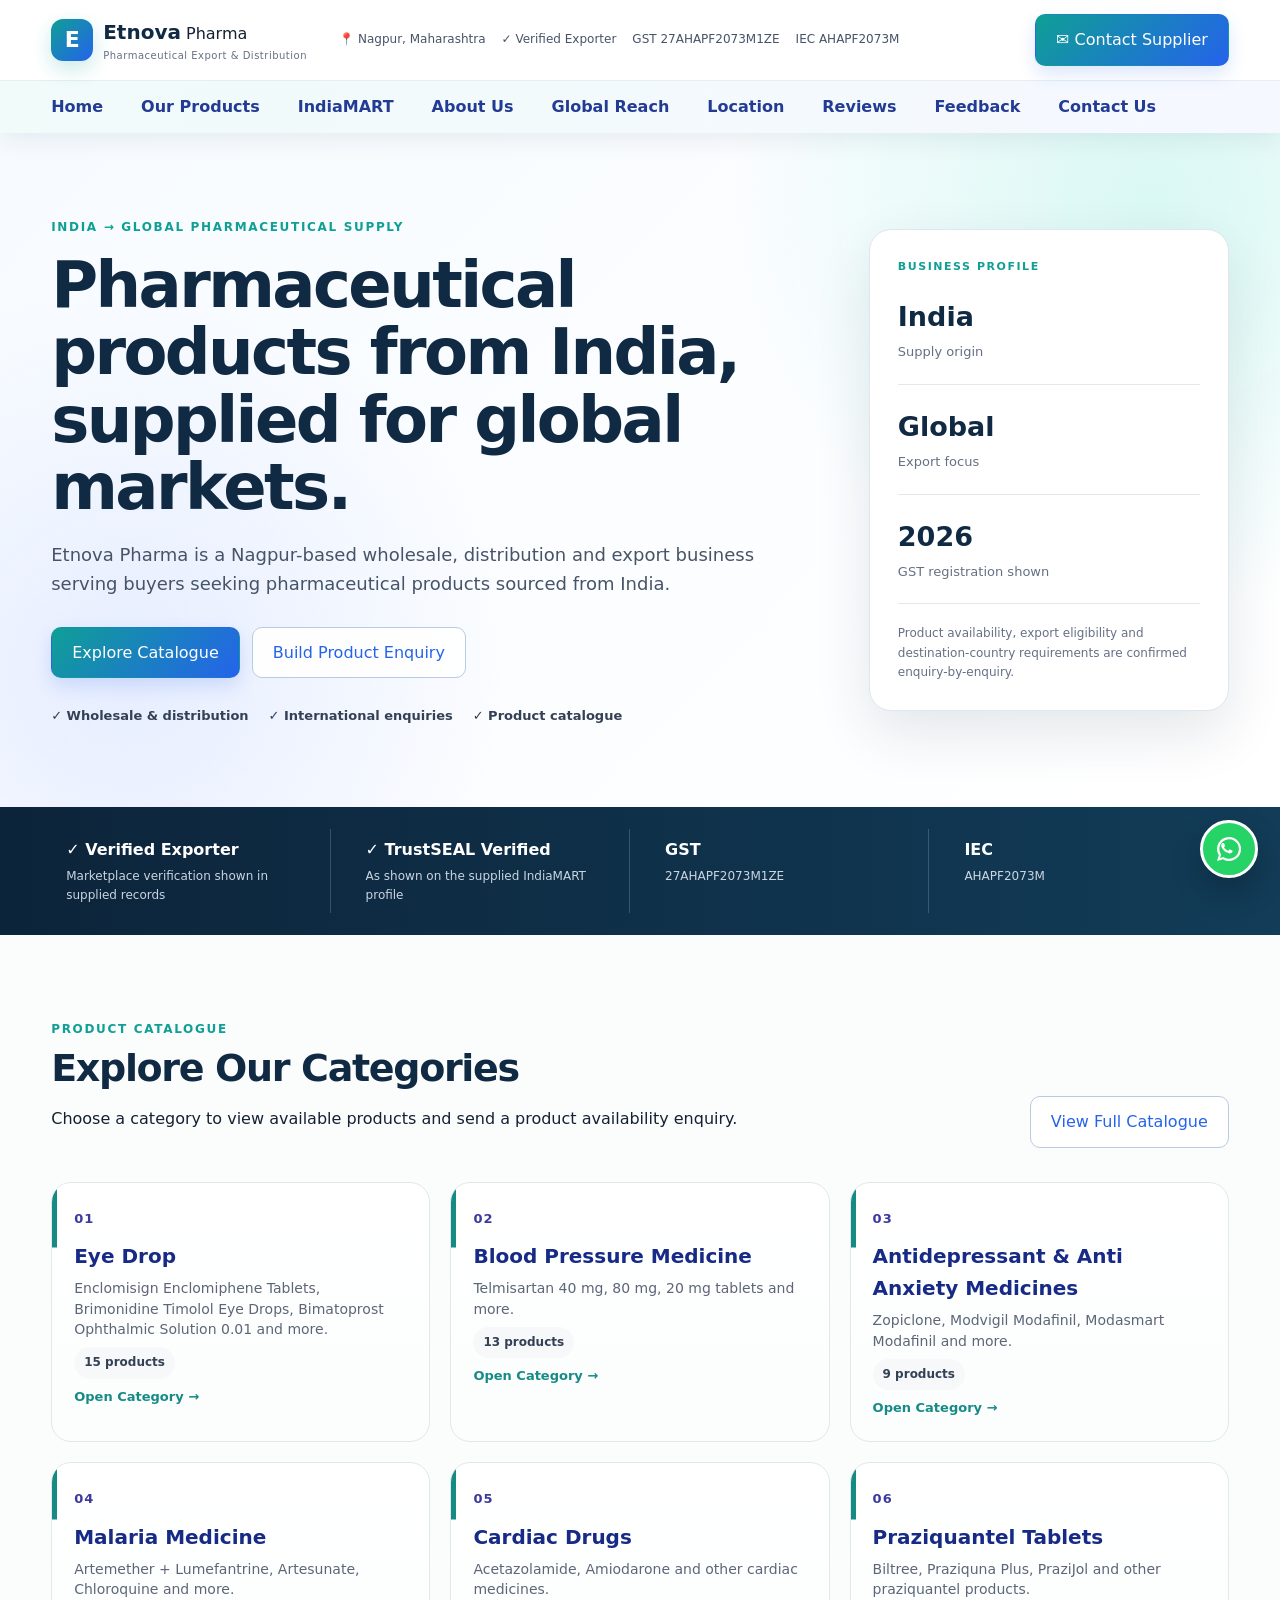
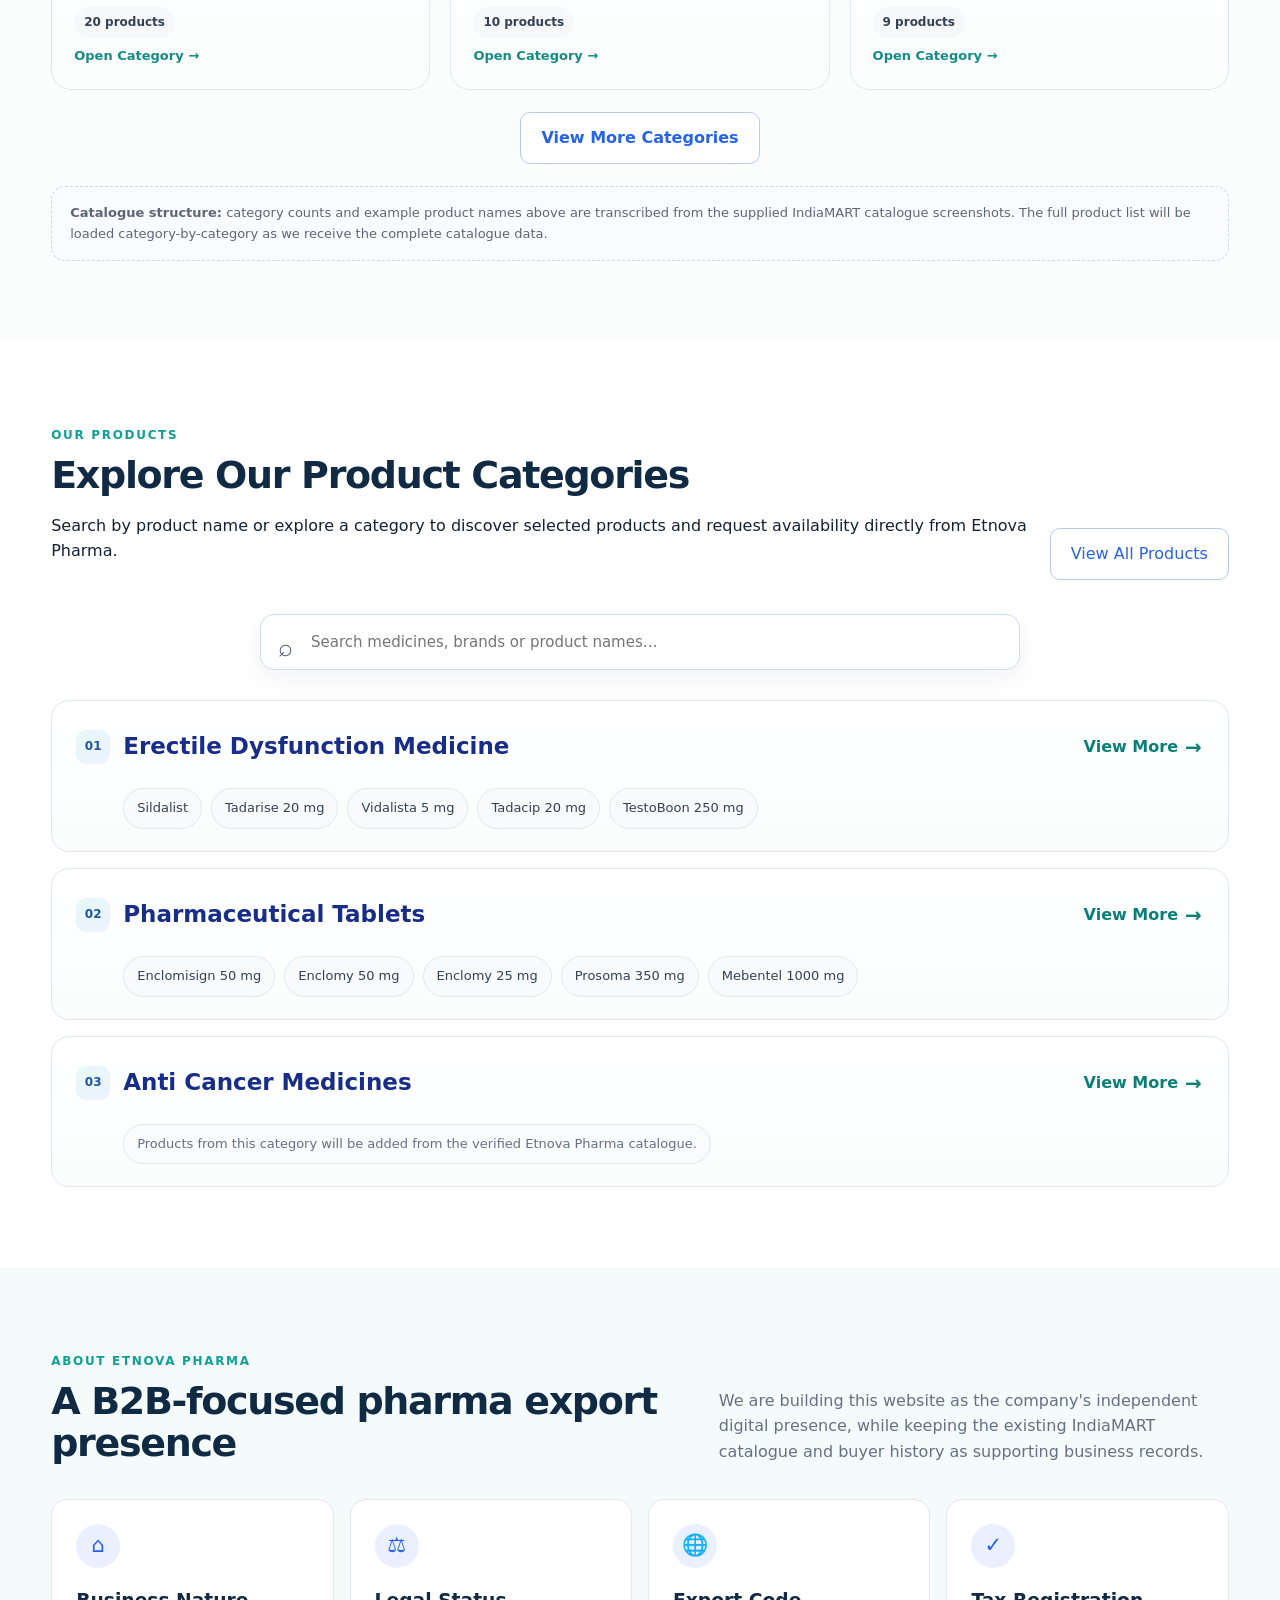
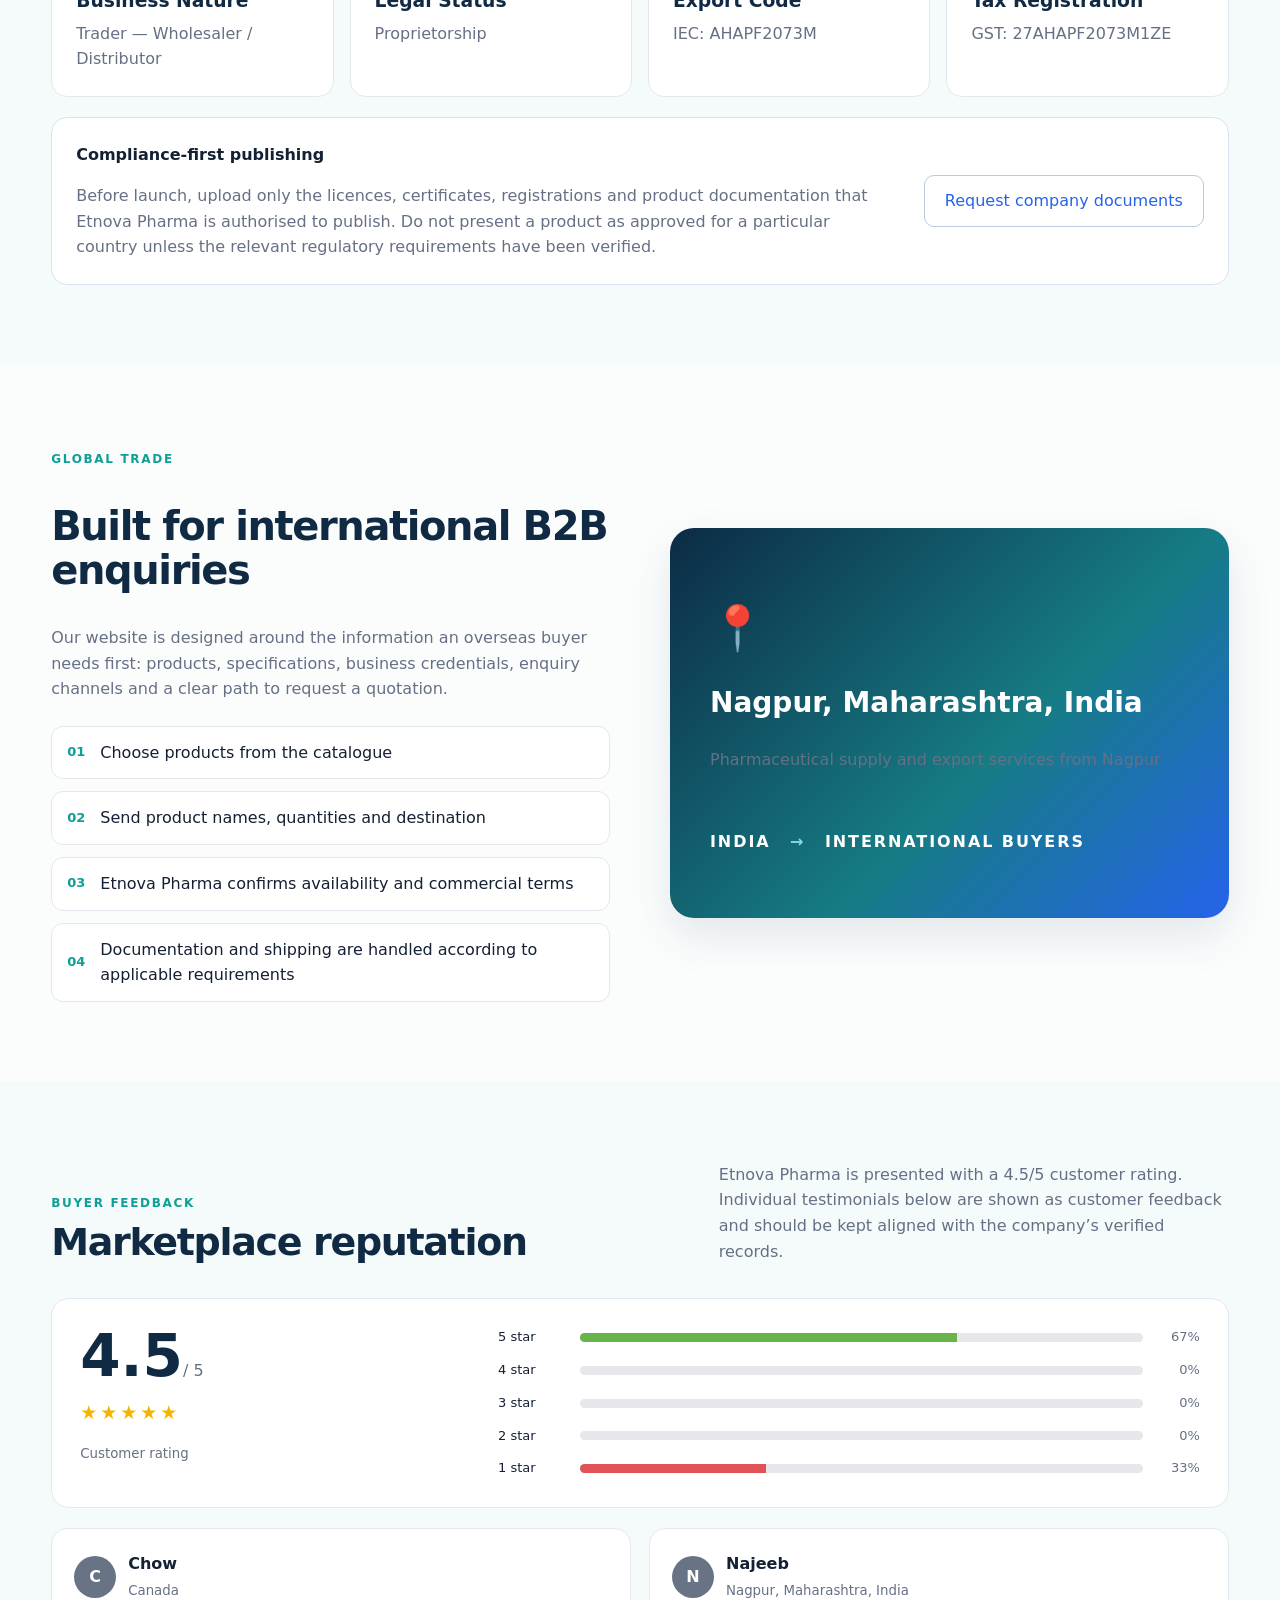
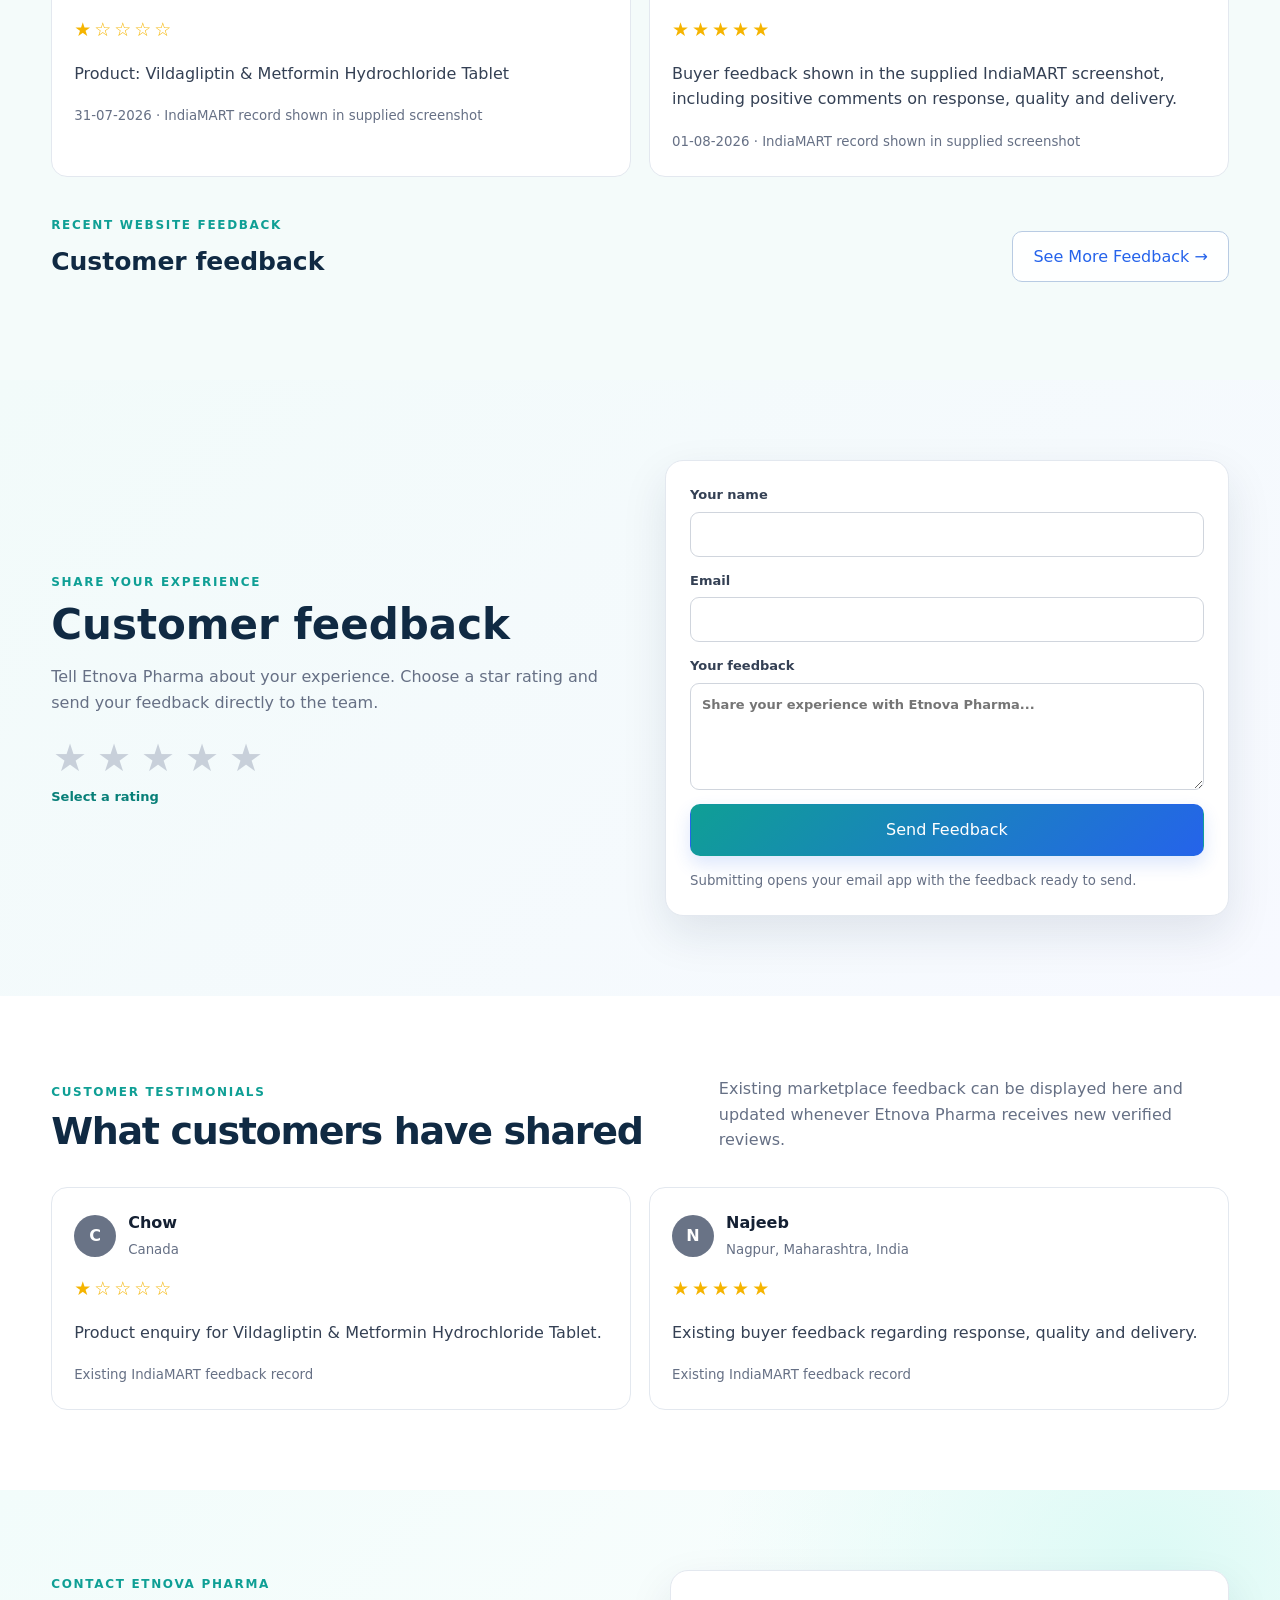
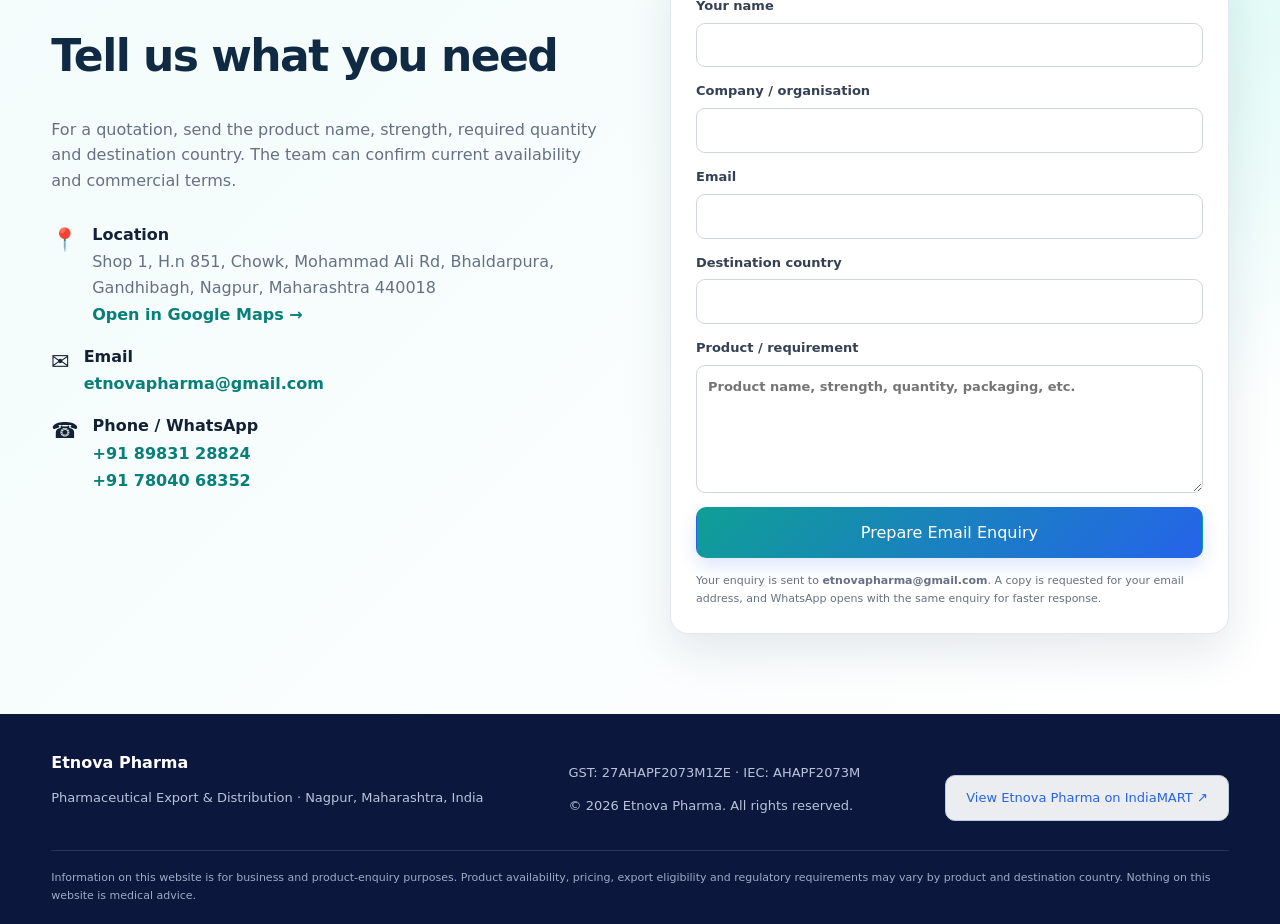
==== commit f45eee42: "Add files via upload" ====
--- a/index.html
+++ b/index.html
@@ -298,7 +298,7 @@
       <label>Destination country<input name="country" required></label>
       <label>Product / requirement<textarea name="message" rows="5" required placeholder="Product name, strength, quantity, packaging, etc."></textarea></label>
       <button class="btn btn-primary" type="submit">Prepare Email Enquiry</button>
-      <p class="form-note">Your enquiry is sent securely to <strong>etnovapharma@gmail.com</strong>. WhatsApp contact is also available for a faster response.</p>
+      <p class="form-note">Your enquiry is sent to <strong>etnovapharma@gmail.com</strong>. A copy is requested for your email address, and WhatsApp opens with the same enquiry for faster response.</p>
     </form>
   </div>
 </section>
@@ -320,5 +320,6 @@
 <a class="floating-whatsapp" id="floatingWhatsapp" href="https://wa.me/918983128824?text=Hello%20Etnova%20Pharma%2C%20I%20would%20like%20to%20enquire%20about%20your%20pharmaceutical%20products." target="_blank" rel="noopener" aria-label="Chat with Etnova Pharma on WhatsApp" title="Chat with Etnova Pharma on WhatsApp"><svg viewBox="0 0 32 32" aria-hidden="true" focusable="false"><path fill="currentColor" d="M19.11 17.41c-.3-.15-1.75-.86-2.02-.96-.27-.1-.47-.15-.67.15-.2.3-.77.96-.94 1.16-.17.2-.35.22-.65.07-.3-.15-1.25-.46-2.38-1.46-.88-.78-1.47-1.74-1.64-2.04-.17-.3-.02-.46.13-.61.13-.13.3-.35.45-.52.15-.17.2-.3.3-.5.1-.2.05-.37-.02-.52-.07-.15-.67-1.61-.92-2.2-.24-.58-.49-.5-.67-.51h-.57c-.2 0-.52.07-.79.37-.27.3-1.04 1.01-1.04 2.47s1.07 2.86 1.22 3.06c.15.2 2.1 3.2 5.09 4.49.71.31 1.27.49 1.7.63.71.23 1.35.2 1.86.12.57-.09 1.75-.72 2-1.41.25-.69.25-1.28.17-1.41-.07-.12-.27-.2-.57-.35z"/><path fill="currentColor" d="M16.03 3.2a12.76 12.76 0 0 0-10.9 19.4L3.2 28.8l6.34-1.87A12.77 12.77 0 1 0 16.03 3.2zm0 23.2c-1.99 0-3.83-.58-5.38-1.58l-.39-.25-3.76 1.11 1.13-3.66-.26-.4a10.4 10.4 0 1 1 8.66 4.78z"/></svg></a>
 <script>
 (function(){const b=document.getElementById("floatingWhatsapp");if(!b)return;let drag=false,moved=false,sx=0,sy=0,sl=0,st=0;b.addEventListener("pointerdown",e=>{drag=true;moved=false;sx=e.clientX;sy=e.clientY;const r=b.getBoundingClientRect();sl=r.left;st=r.top;b.setPointerCapture(e.pointerId)});b.addEventListener("pointermove",e=>{if(!drag)return;const dx=e.clientX-sx,dy=e.clientY-sy;if(Math.abs(dx)+Math.abs(dy)>8)moved=true;let x=Math.max(8,Math.min(innerWidth-b.offsetWidth-8,sl+dx));let y=Math.max(8,Math.min(innerHeight-b.offsetHeight-8,st+dy));b.style.left=x+"px";b.style.top=y+"px";b.style.right="auto";b.style.bottom="auto"});b.addEventListener("pointerup",e=>{drag=false;if(moved){e.preventDefault();b.dataset.dragged="1";setTimeout(()=>delete b.dataset.dragged,100)}});b.addEventListener("click",e=>{if(b.dataset.dragged)e.preventDefault()});})();
-</script></body>
+</script><iframe name="formSubmitFrame" id="formSubmitFrame" title="Form submission" style="display:none"></iframe>
+</body>
 </html>
--- a/styles.css
+++ b/styles.css
@@ -174,3 +174,19 @@
 @media(max-width:620px){ .catalog-result-bar-simple { align-items:flex-start; flex-direction:column; } }
 
 .catalog-layout-full{display:block}.catalog-products-area{width:100%}.catalog-layout-full .product-grid-wide{grid-template-columns:repeat(4,minmax(0,1fr))}@media(max-width:1100px){.catalog-layout-full .product-grid-wide{grid-template-columns:repeat(3,minmax(0,1fr))}}@media(max-width:800px){.catalog-layout-full .product-grid-wide{grid-template-columns:repeat(2,minmax(0,1fr))}}@media(max-width:520px){.catalog-layout-full .product-grid-wide{grid-template-columns:1fr}}
+
+/* Enquiry result popup: keeps the customer on the same catalogue page. */
+.result-panel { max-width: 620px; }
+.result-actions { display:flex; flex-wrap:wrap; gap:12px; margin-top:20px; }
+.result-actions .btn { flex:1 1 170px; text-align:center; text-decoration:none; }
+@media (max-width:640px){ .result-actions .btn { flex-basis:100%; } }
+
+/* Same-page enquiry/feedback confirmation popup */
+.enquiry-notice{position:fixed;inset:0;z-index:10000;display:none;align-items:center;justify-content:center;padding:20px;background:rgba(8,25,48,.46);backdrop-filter:blur(3px)}
+.enquiry-notice.open{display:flex}
+.enquiry-notice-card{position:relative;width:min(520px,100%);background:#fff;border-radius:20px;padding:30px;box-shadow:0 24px 70px rgba(5,20,40,.24);text-align:center}
+.enquiry-notice-card.success{border-top:5px solid #0ea5a0}.enquiry-notice-card.warning{border-top:5px solid #f59e0b}
+.enquiry-notice-icon{width:52px;height:52px;border-radius:50%;display:grid;place-items:center;margin:0 auto 14px;background:#e8f8f6;color:#087f7b;font-size:28px;font-weight:800}
+.enquiry-notice-card.warning .enquiry-notice-icon{background:#fff7e6;color:#a86400}
+.enquiry-notice-card h3{margin:0 0 8px;font-size:24px;color:#0f2948}.enquiry-notice-card p{margin:0 auto 18px;line-height:1.6;color:#5e6f86}.enquiry-notice-close{position:absolute;right:12px;top:8px;border:0;background:transparent;font-size:28px;color:#6c7b8e;cursor:pointer}.enquiry-notice-ok{min-width:100px}.enquiry-notice-card .btn-outline{margin-right:8px}
+@media(max-width:640px){.enquiry-notice{padding:14px}.enquiry-notice-card{padding:28px 18px}.enquiry-notice-card h3{font-size:21px}}
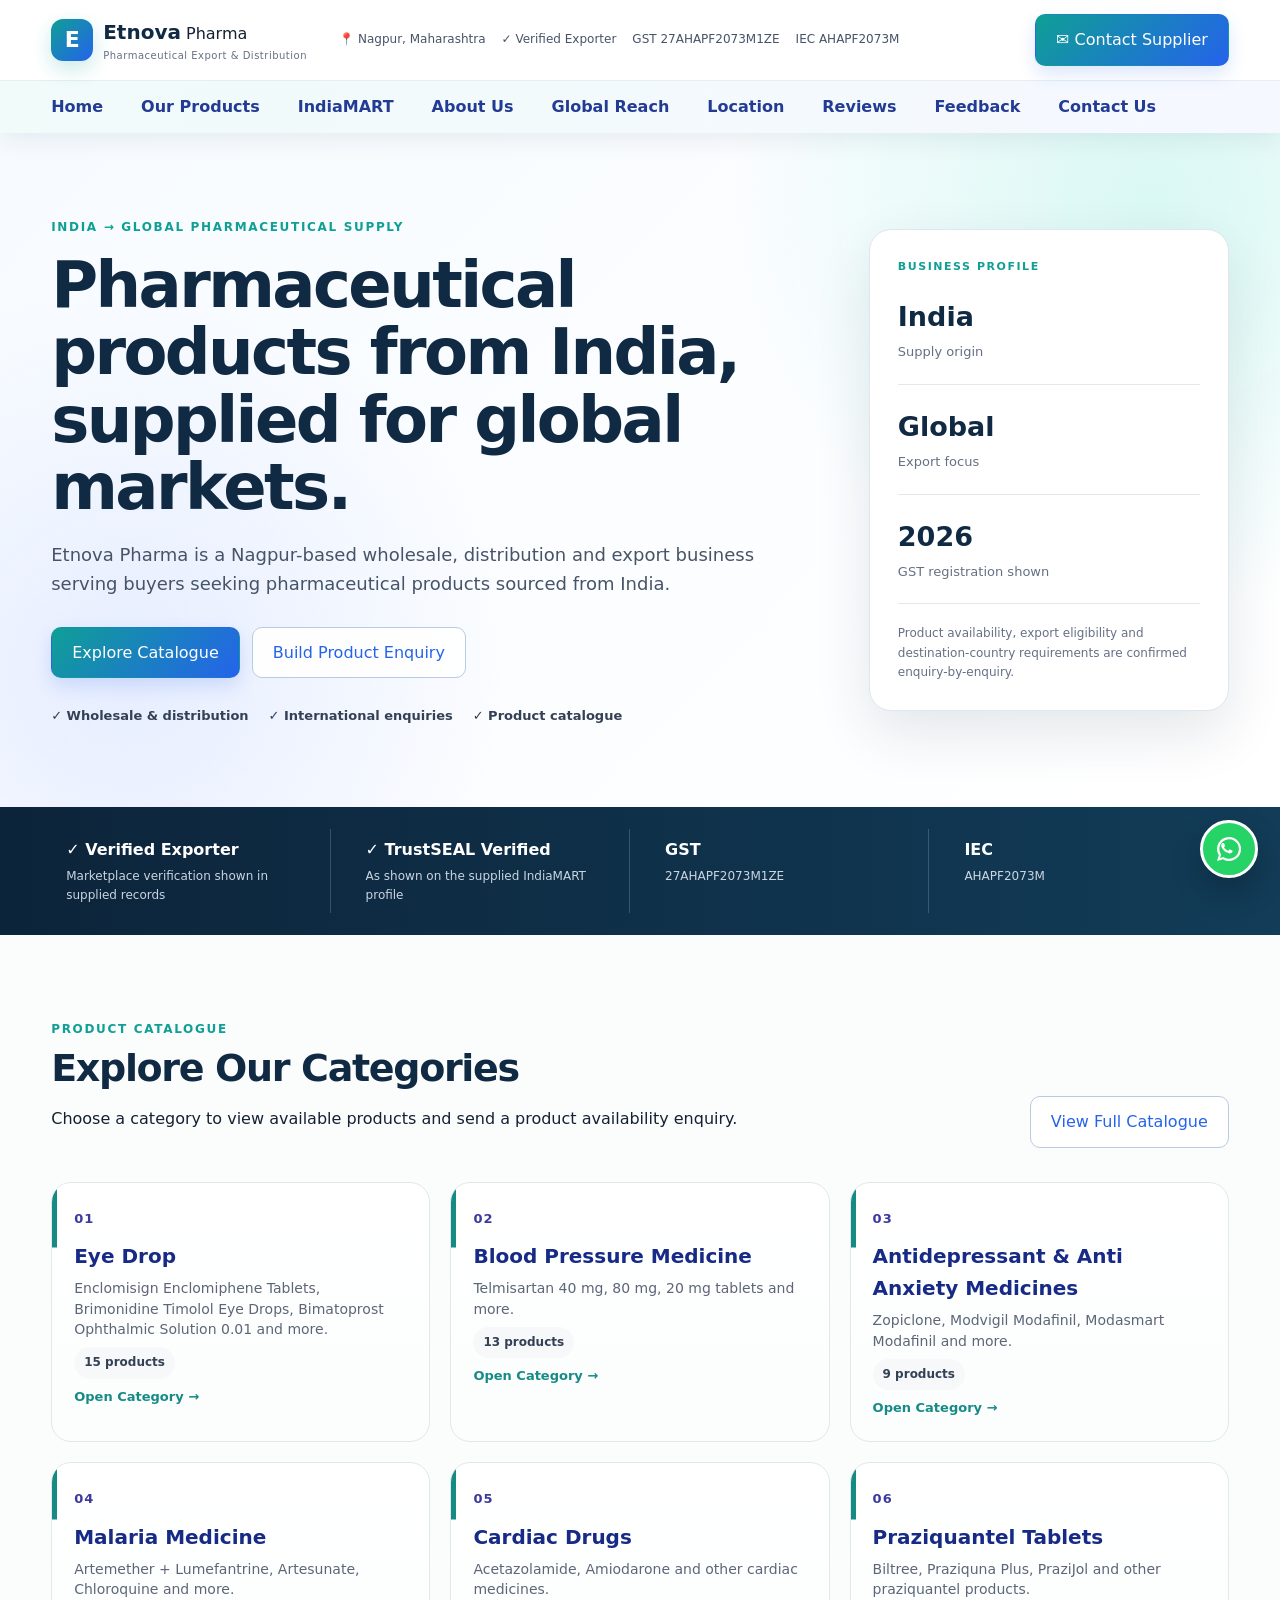
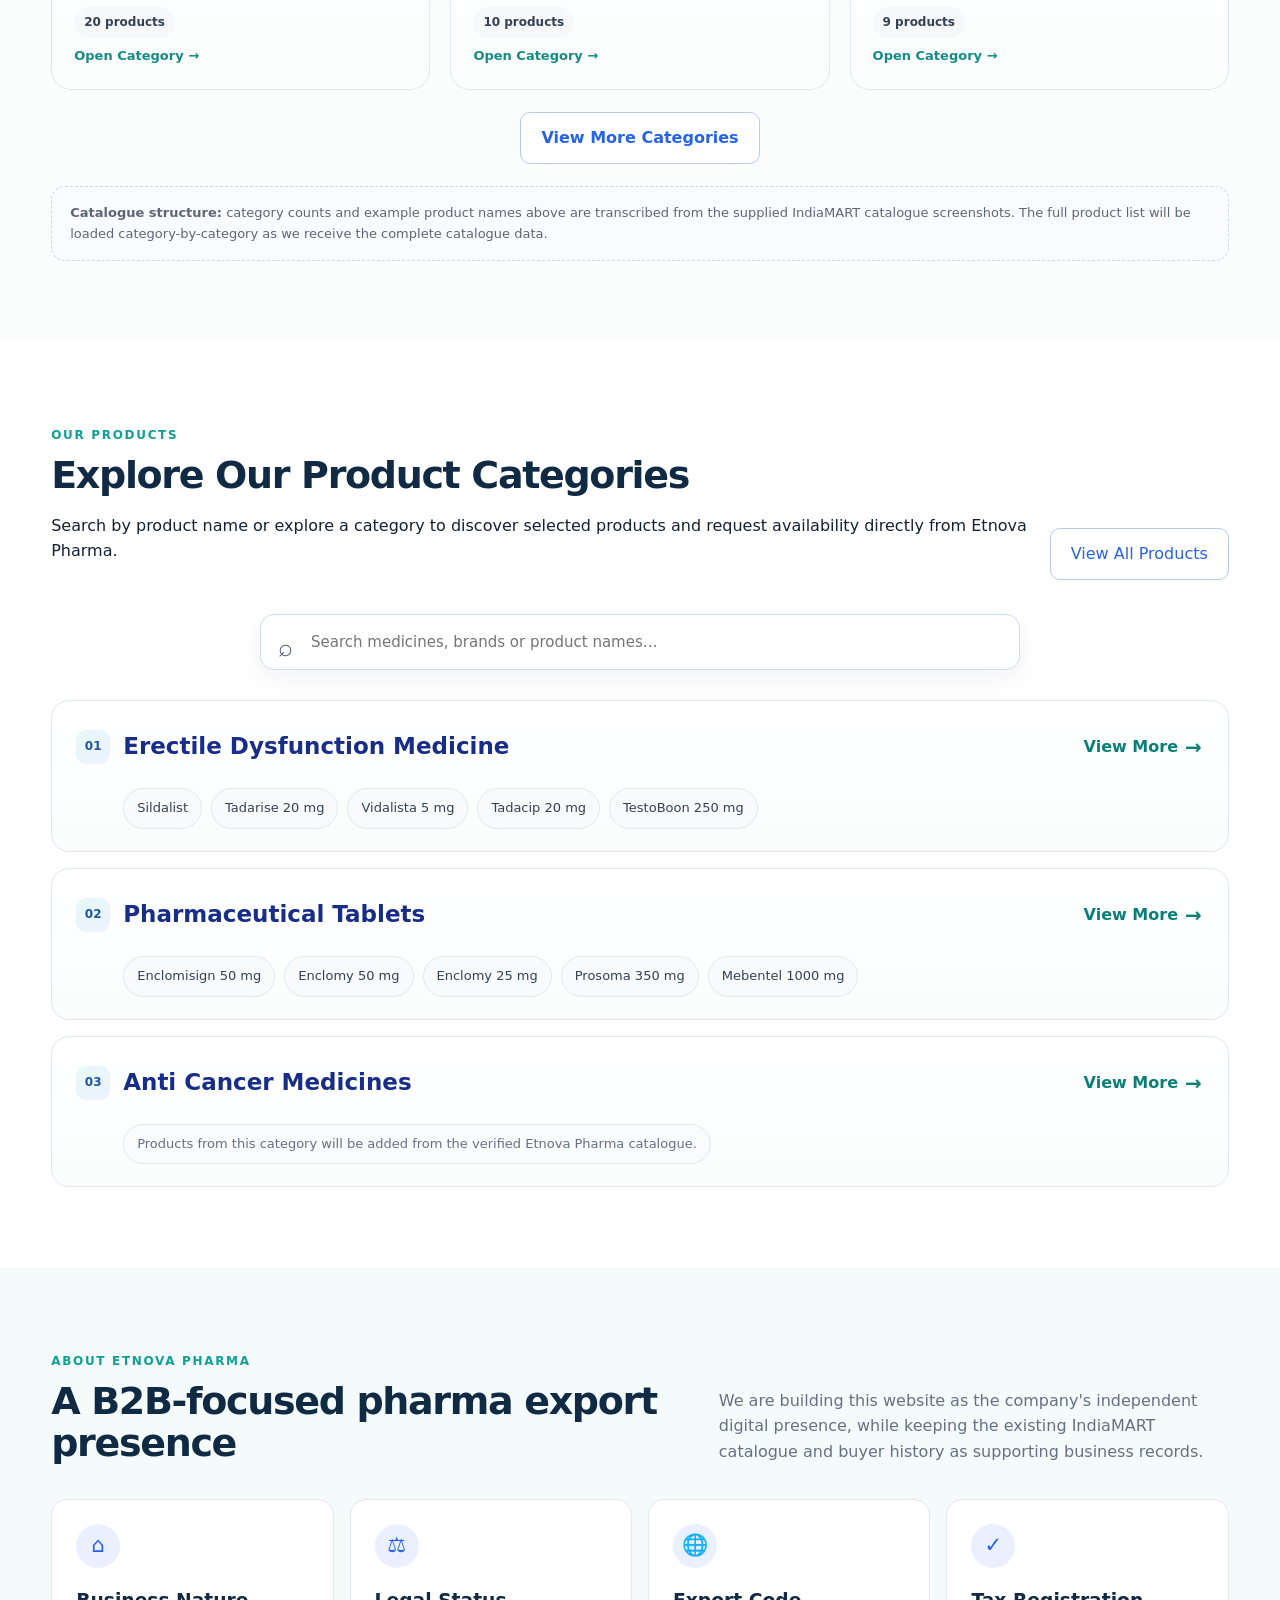
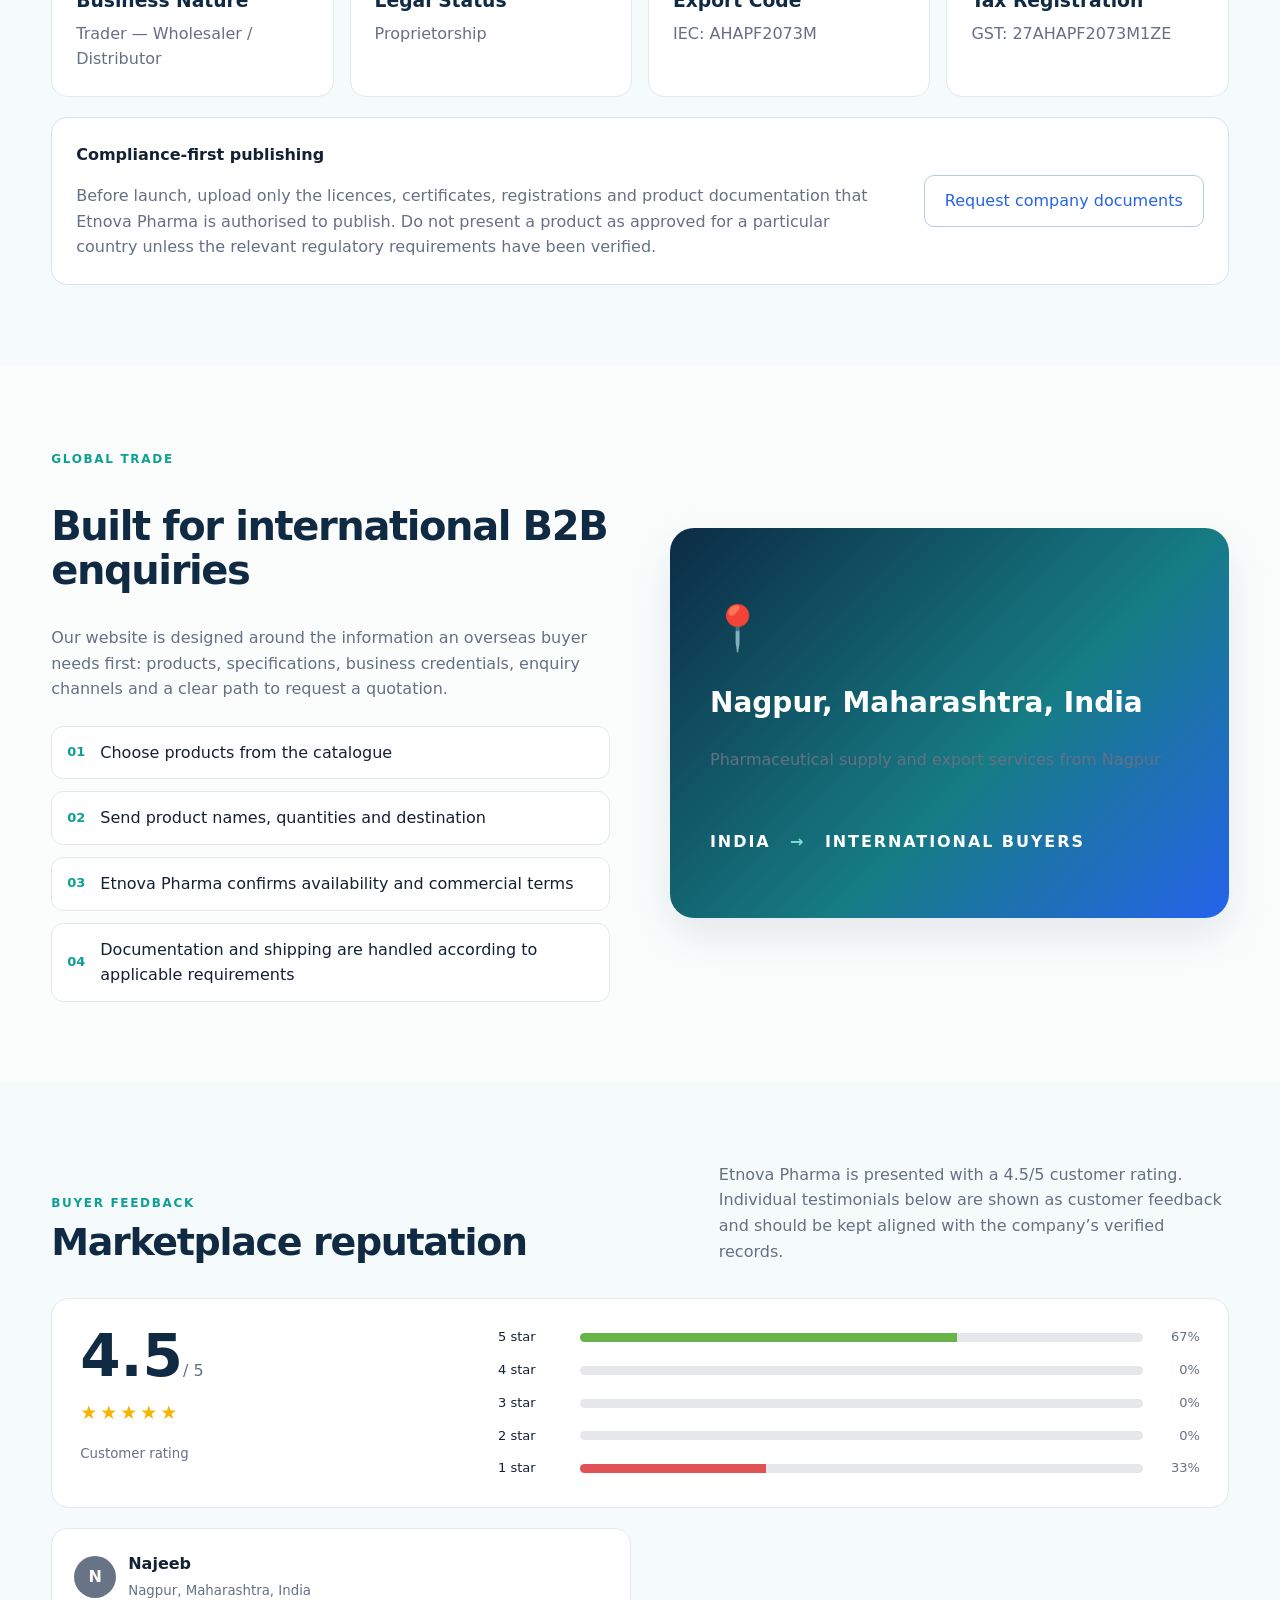
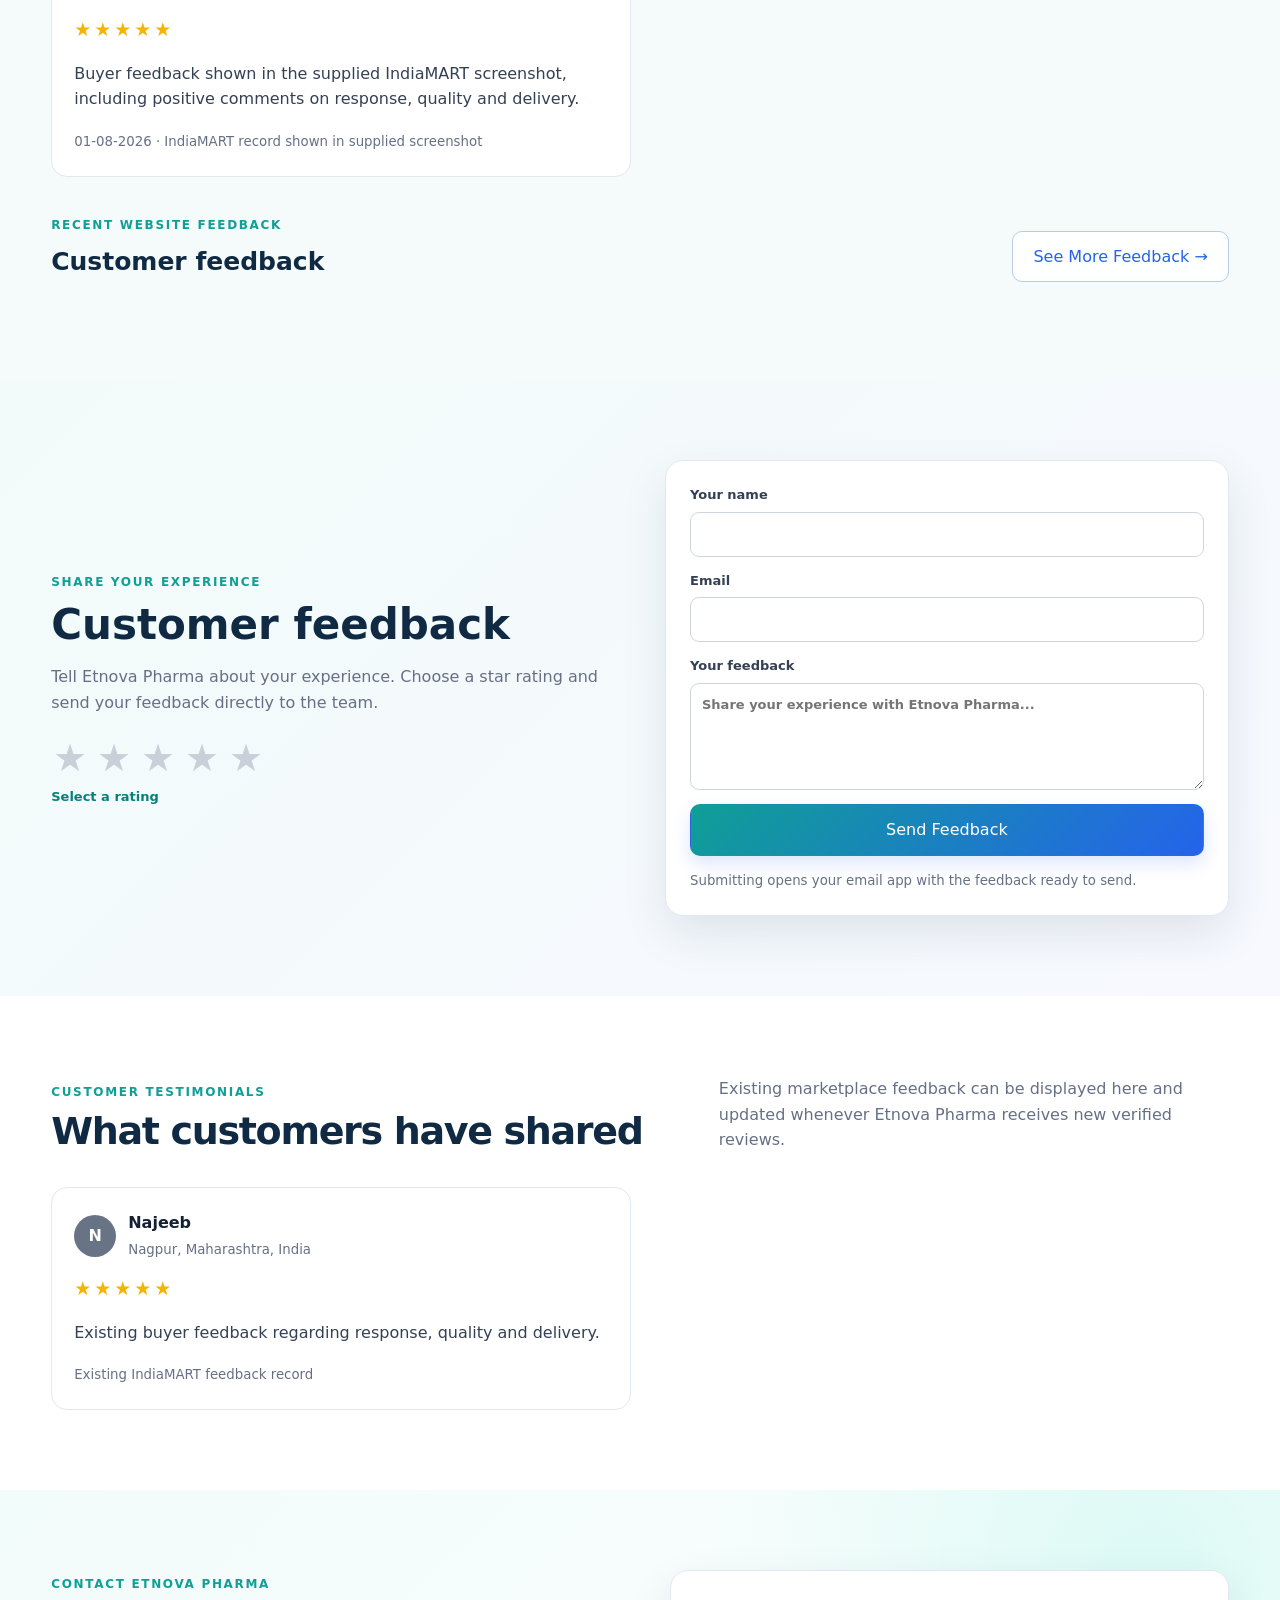
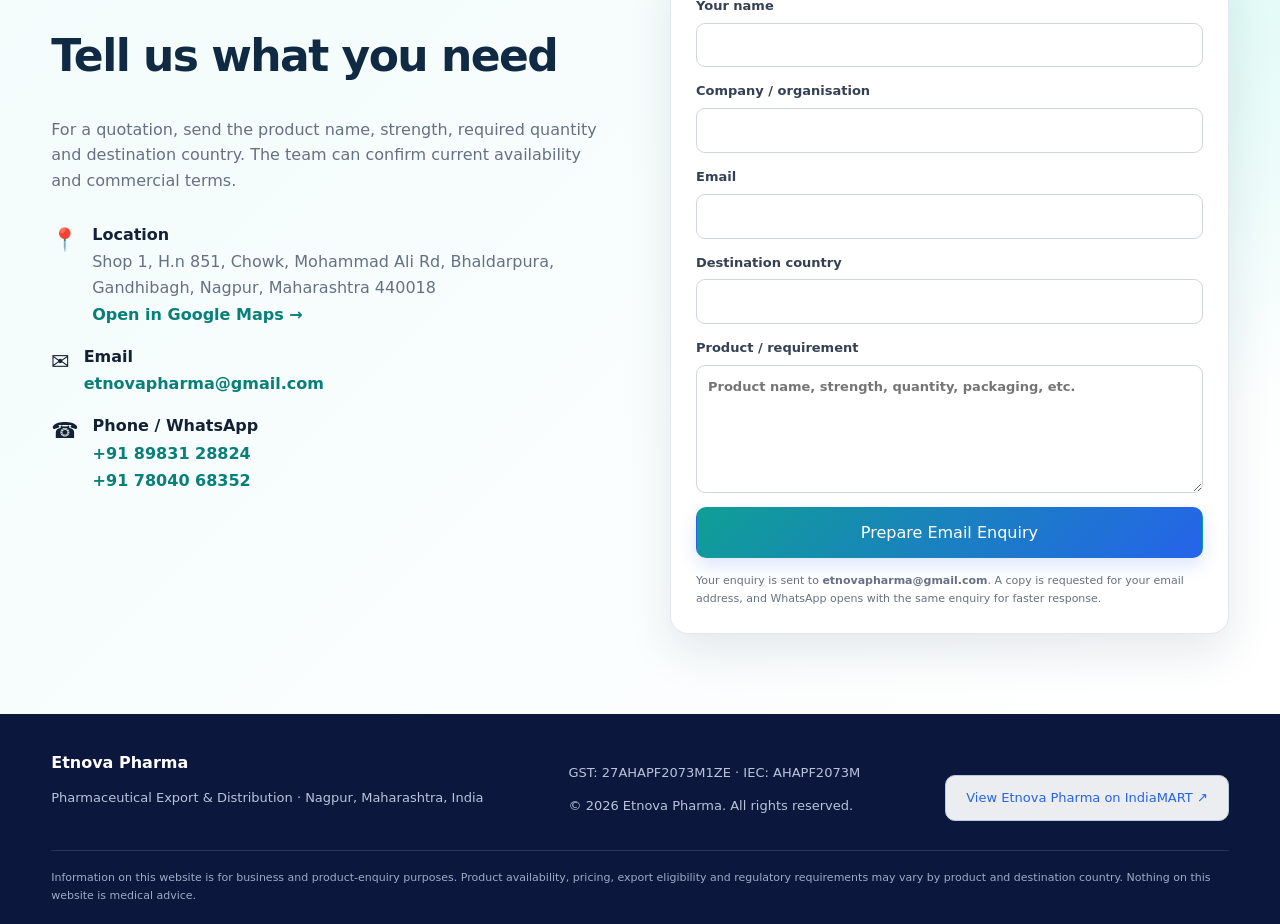
==== commit dd716239: "Update customer reviews and testimonials section" ====
--- a/index.html
+++ b/index.html
@@ -238,7 +238,6 @@
       </div>
     </div>
     <div class="review-grid">
-      <article class="review"><div class="review-head"><span class="avatar">C</span><div><strong>Chow</strong><small>Canada</small></div></div><div class="stars">★☆☆☆☆</div><p>Product: Vildagliptin &amp; Metformin Hydrochloride Tablet</p><small>31-07-2026 · IndiaMART record shown in supplied screenshot</small></article>
       <article class="review"><div class="review-head"><span class="avatar">N</span><div><strong>Najeeb</strong><small>Nagpur, Maharashtra, India</small></div></div><div class="stars">★★★★★</div><p>Buyer feedback shown in the supplied IndiaMART screenshot, including positive comments on response, quality and delivery.</p><small>01-08-2026 · IndiaMART record shown in supplied screenshot</small></article>
     </div>
     <div class="live-feedback-wrap">
@@ -273,7 +272,6 @@
   <div class="container">
     <div class="section-heading"><div><span class="eyebrow">CUSTOMER TESTIMONIALS</span><h2>What customers have shared</h2></div><p>Existing marketplace feedback can be displayed here and updated whenever Etnova Pharma receives new verified reviews.</p></div>
     <div class="review-grid">
-      <article class="review"><div class="review-head"><span class="avatar">C</span><div><strong>Chow</strong><small>Canada</small></div></div><div class="stars">★☆☆☆☆</div><p>Product enquiry for Vildagliptin &amp; Metformin Hydrochloride Tablet.</p><small>Existing IndiaMART feedback record</small></article>
       <article class="review"><div class="review-head"><span class="avatar">N</span><div><strong>Najeeb</strong><small>Nagpur, Maharashtra, India</small></div></div><div class="stars">★★★★★</div><p>Existing buyer feedback regarding response, quality and delivery.</p><small>Existing IndiaMART feedback record</small></article>
     </div>
   </div>
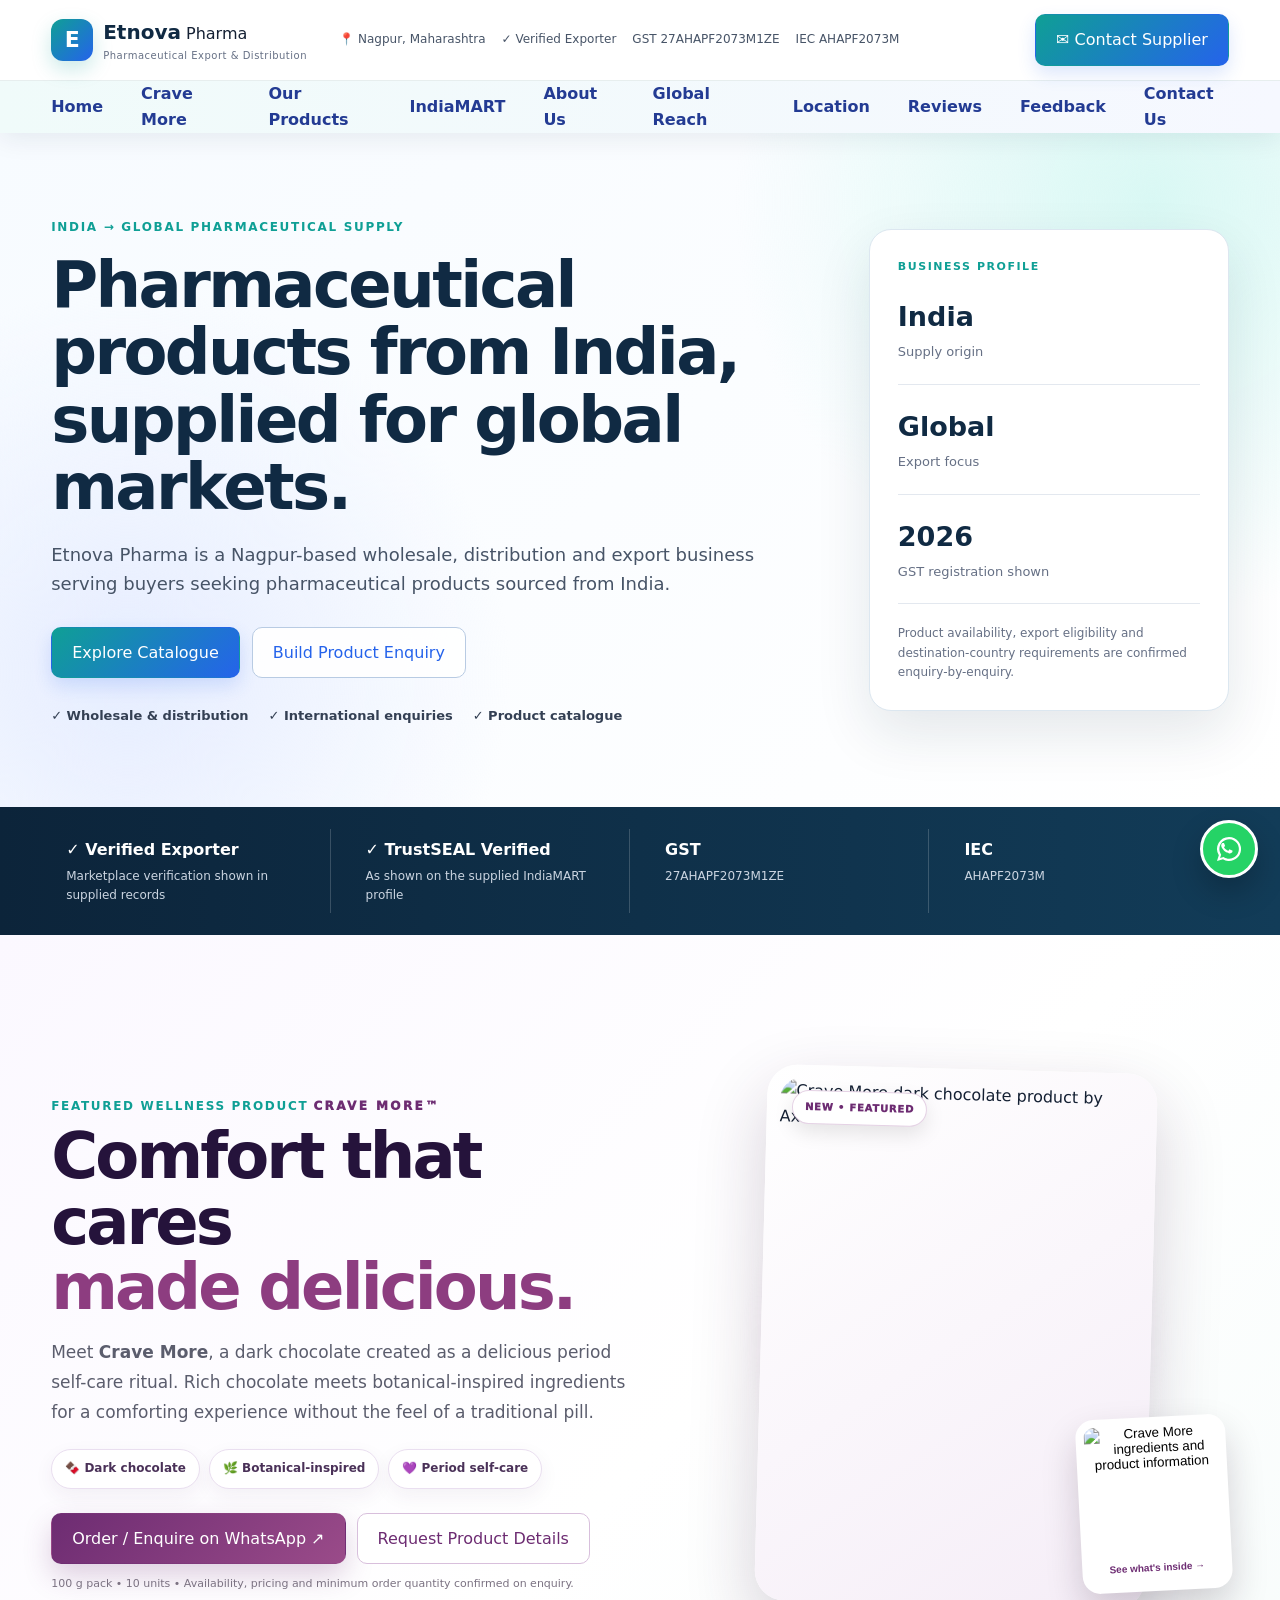
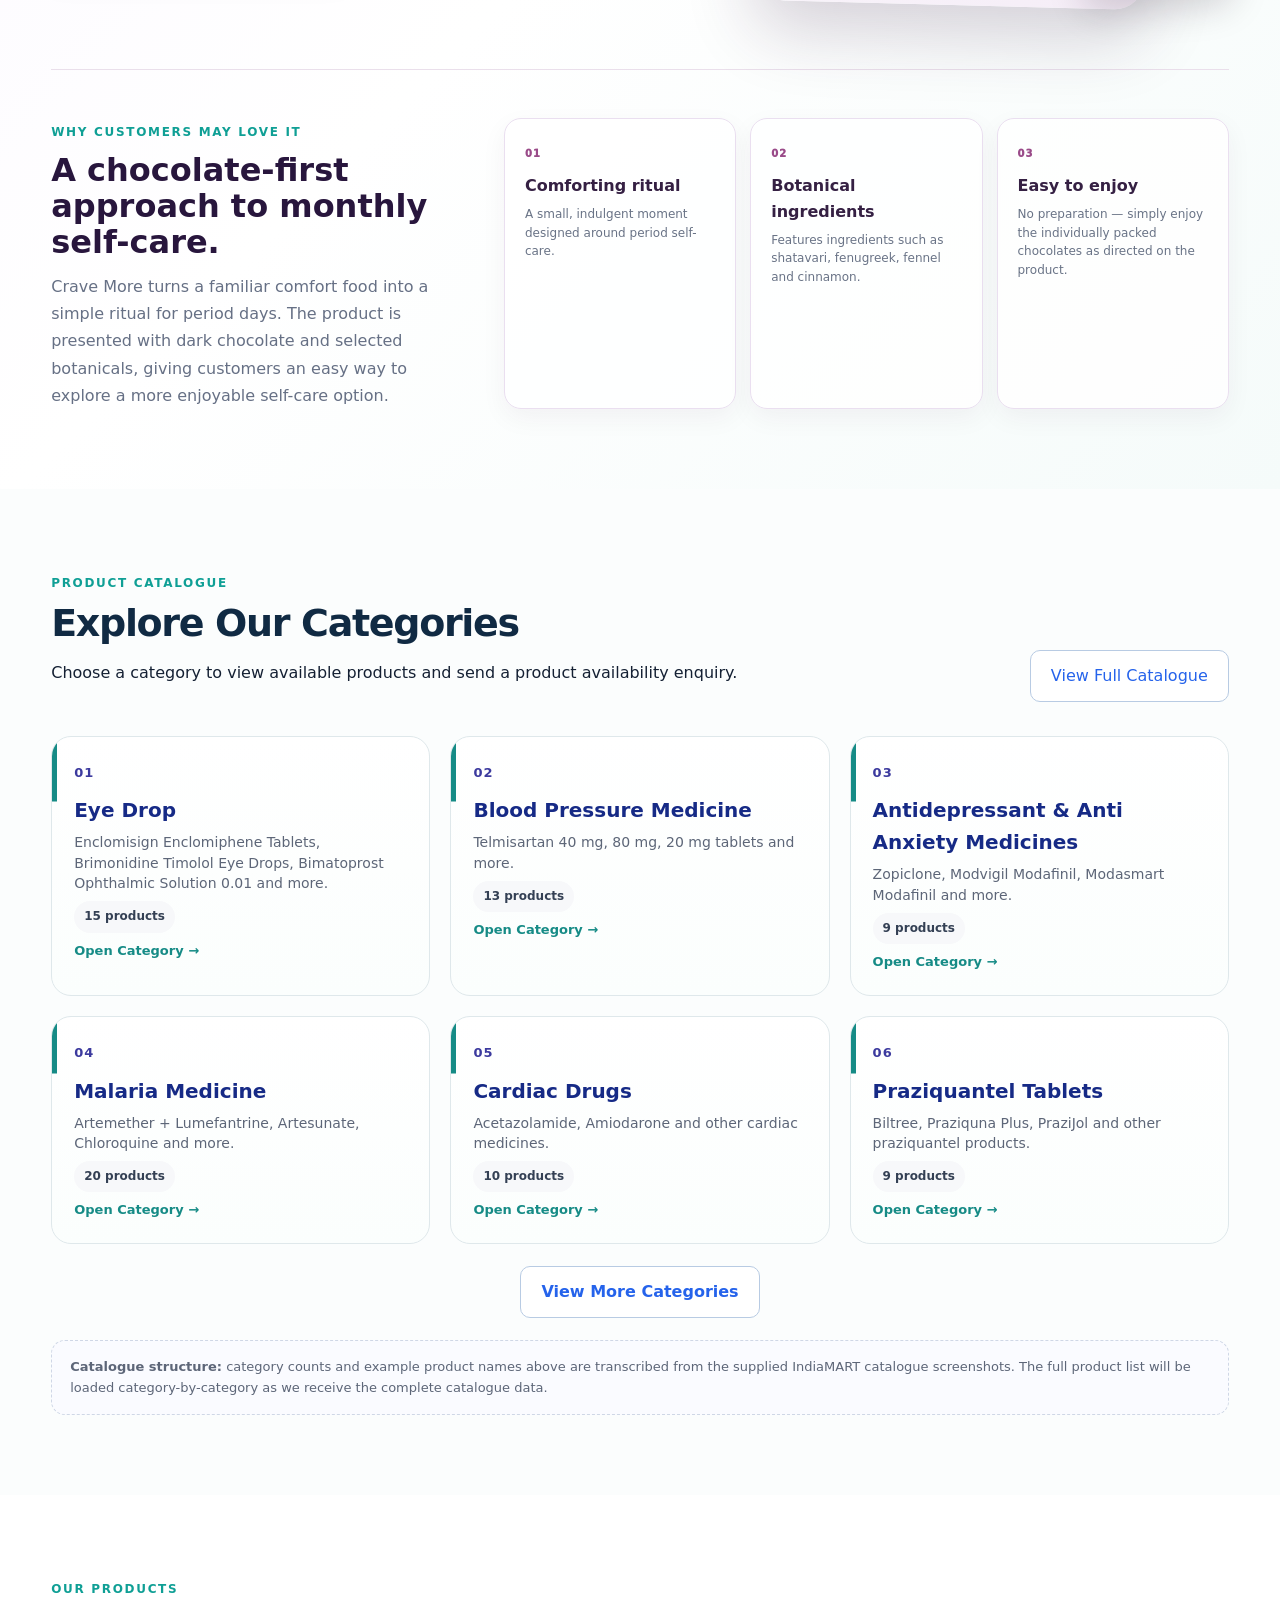
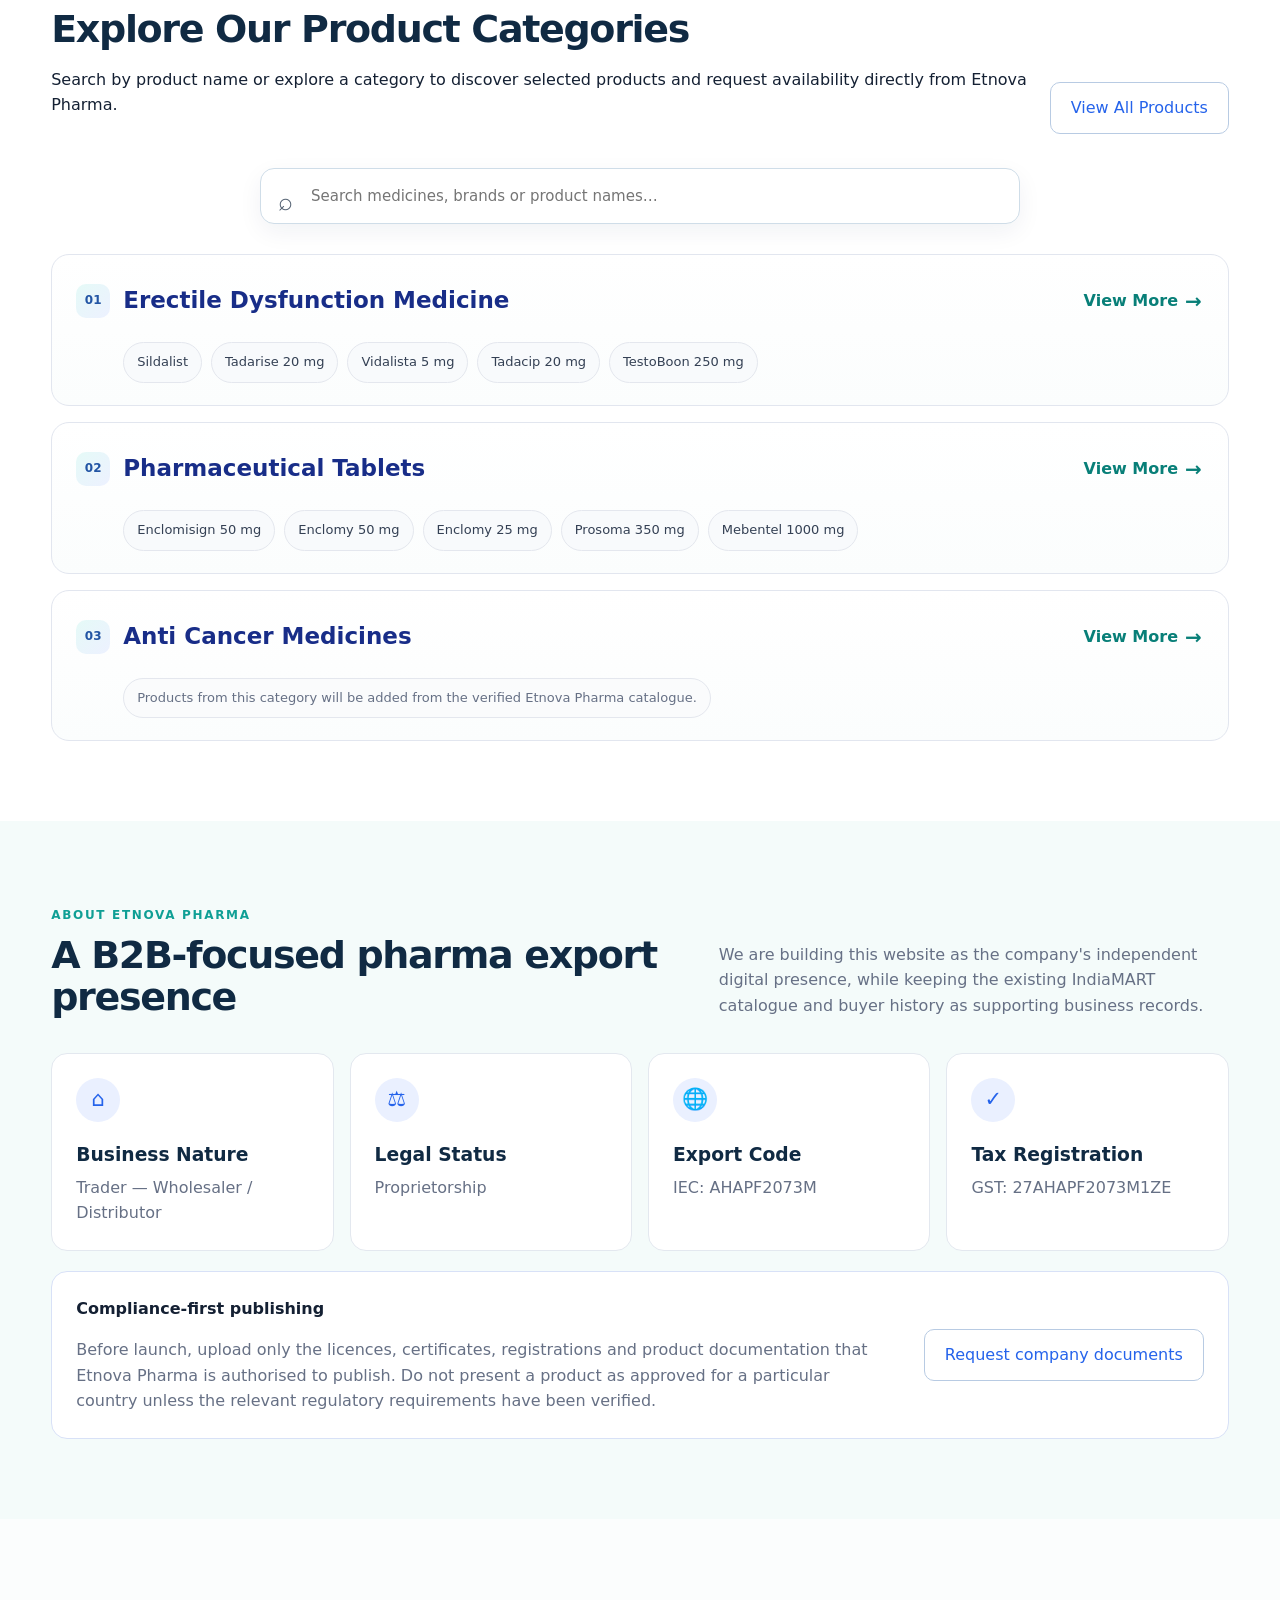
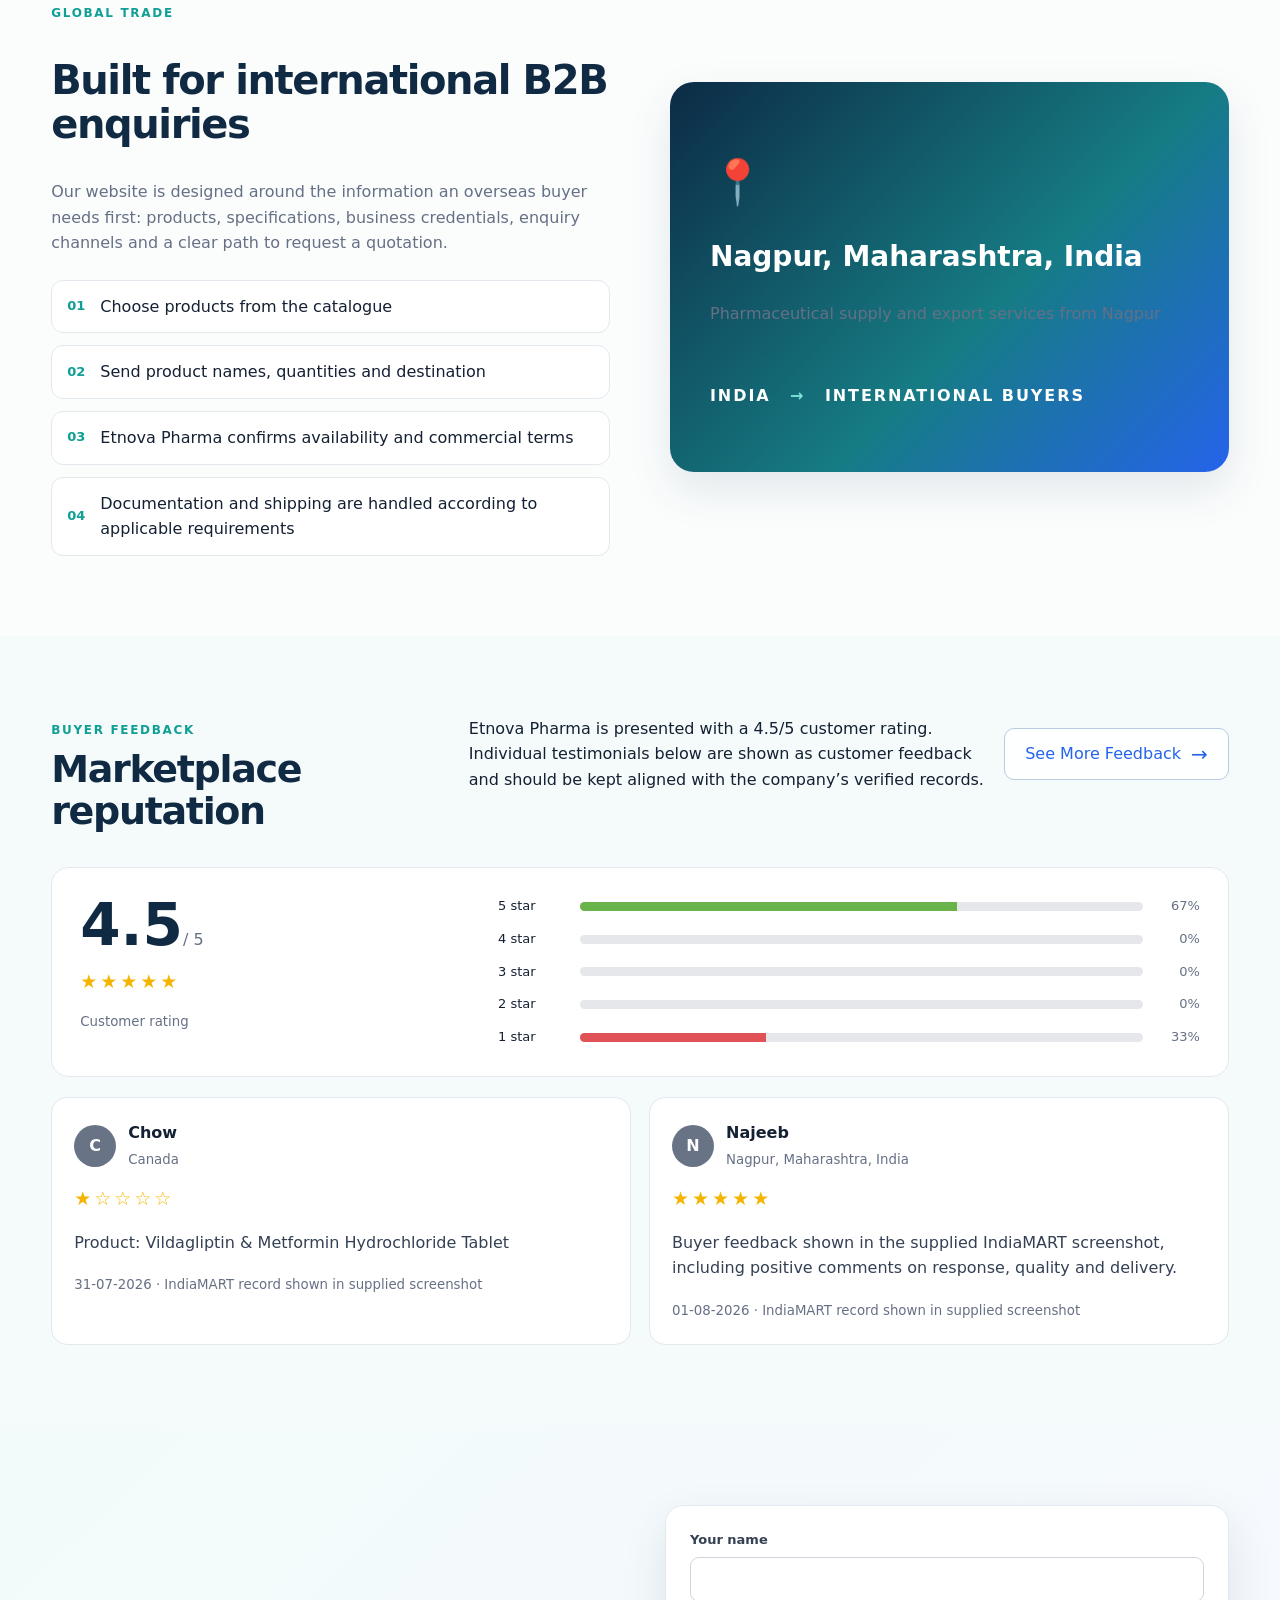
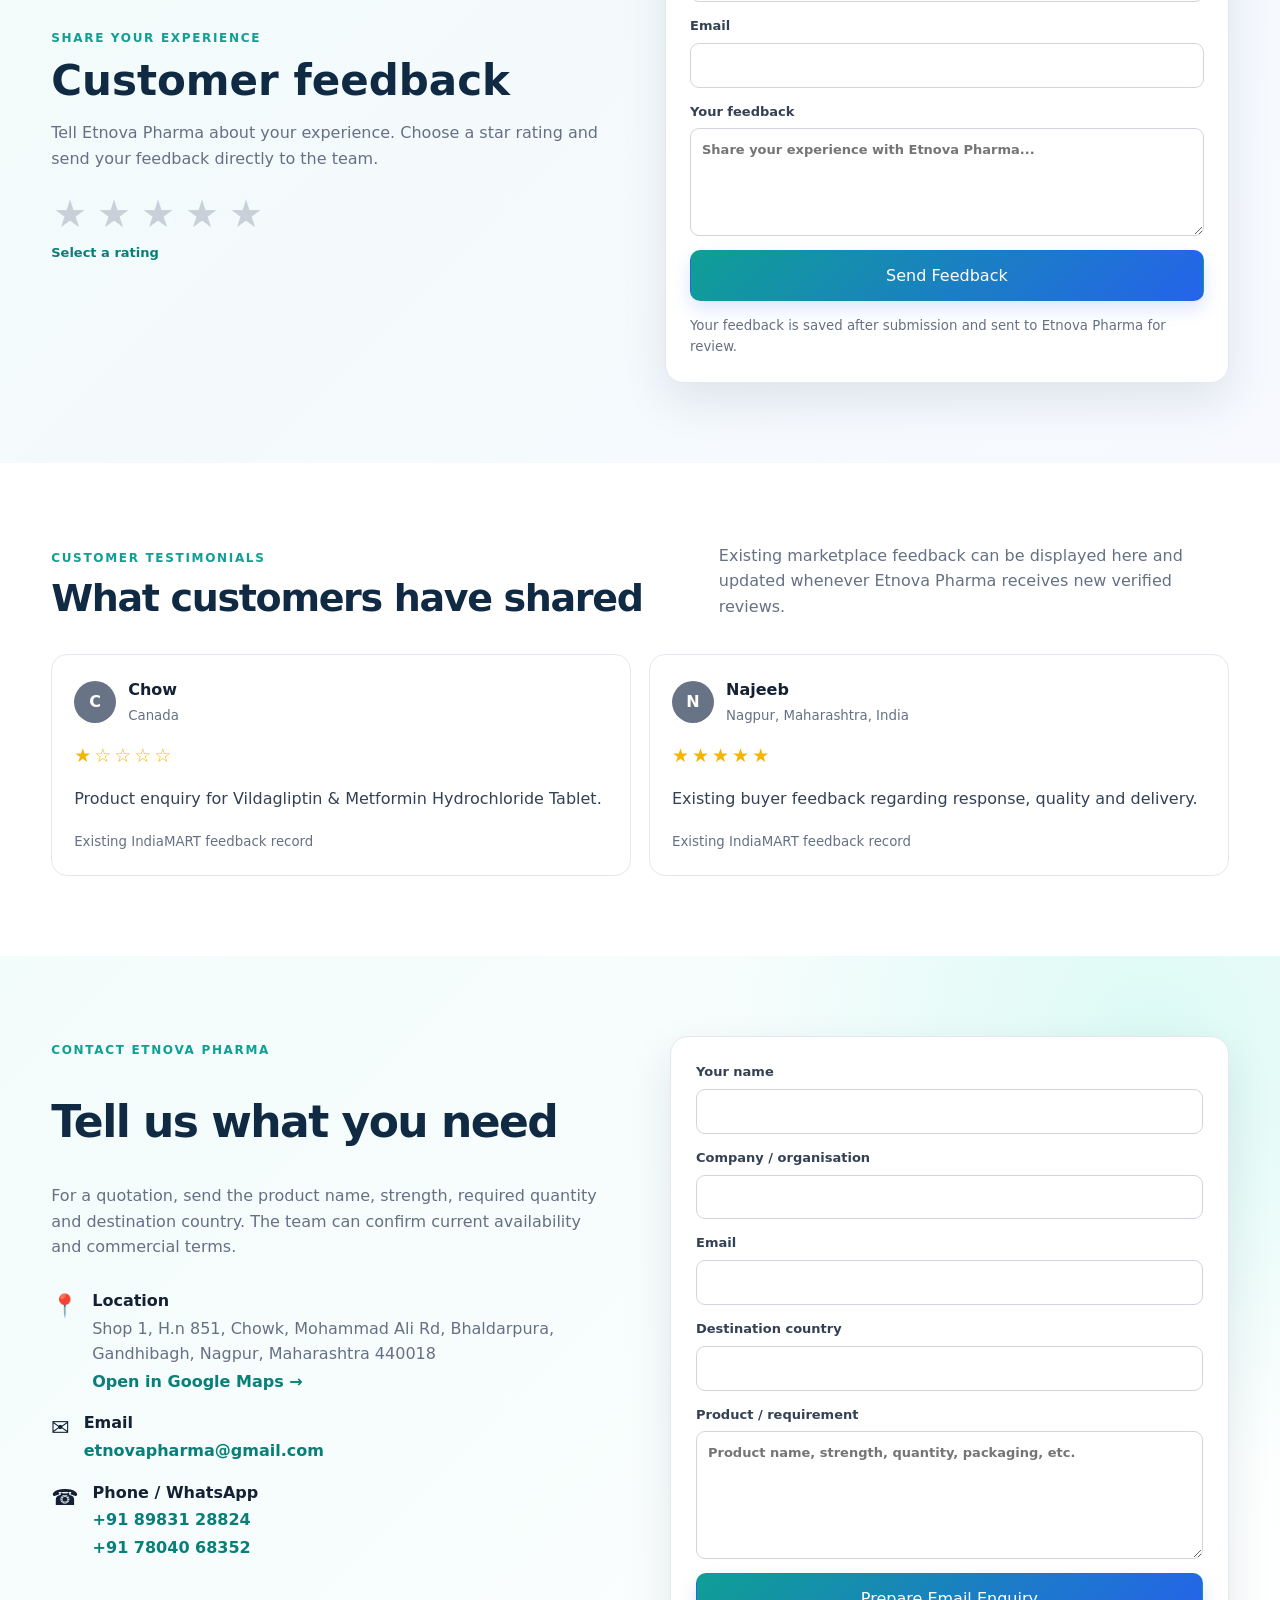
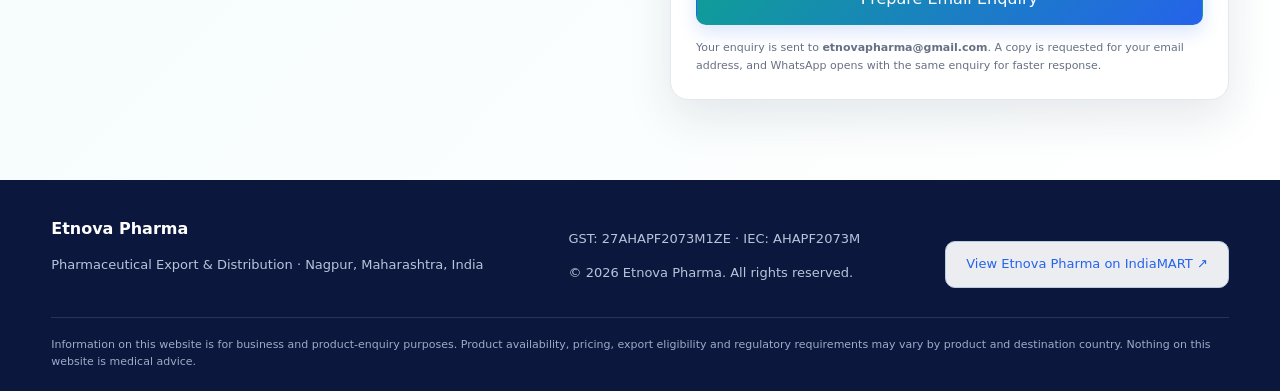
==== commit 852e99b5: "Add files via upload" ====
--- a/index.html
+++ b/index.html
@@ -27,6 +27,7 @@
   <nav class="nav">
     <div class="container nav-inner">
       <a href="#home">Home</a>
+      <a href="#cravemore">Crave More</a>
       <a href="products.html">Our Products</a><a href="https://export.indiamart.com/company/etnova-pharma" target="_blank" rel="noopener noreferrer">IndiaMART</a>
       <a href="#about">About Us</a>
       <a href="#global">Global Reach</a>
@@ -70,6 +71,52 @@
     <div><strong>✓ TrustSEAL Verified</strong><span>As shown on the supplied IndiaMART profile</span></div>
     <div><strong>GST</strong><span>27AHAPF2073M1ZE</span></div>
     <div><strong>IEC</strong><span>AHAPF2073M</span></div>
+  </div>
+</section>
+
+<section id="cravemore" class="section cravemore-section">
+  <div class="container">
+    <div class="cravemore-banner">
+      <div class="cravemore-intro">
+        <span class="eyebrow">FEATURED WELLNESS PRODUCT</span>
+        <span class="cravemore-kicker">CRAVE MORE™</span>
+        <h2>Comfort that cares<br><em>made delicious.</em></h2>
+        <p>Meet <strong>Crave More</strong>, a dark chocolate created as a delicious period self-care ritual. Rich chocolate meets botanical-inspired ingredients for a comforting experience without the feel of a traditional pill.</p>
+        <div class="cravemore-badges">
+          <span>🍫 Dark chocolate</span><span>🌿 Botanical-inspired</span><span>💜 Period self-care</span>
+        </div>
+        <div class="cravemore-actions">
+          <a class="btn btn-crave" href="https://wa.me/918983128824?text=Hello%20Etnova%20Pharma%2C%20I%20want%20to%20order%20Crave%20More%20dark%20chocolates.%20Please%20share%20price%2C%20MOQ%20and%20availability." target="_blank" rel="noopener noreferrer">Order / Enquire on WhatsApp ↗</a>
+          <a class="btn btn-crave-outline" href="#contact">Request Product Details</a>
+        </div>
+        <p class="cravemore-note">100 g pack • 10 units • Availability, pricing and minimum order quantity confirmed on enquiry.</p>
+      </div>
+
+      <div class="cravemore-visual">
+        <div class="crave-glow"></div>
+        <div class="crave-image-card">
+          <span class="crave-tag">NEW • FEATURED</span>
+          <img id="craveMainImage" src="assets/cravemore-product.jpg" alt="Crave More dark chocolate product by Axionix" loading="lazy">
+        </div>
+        <button class="crave-thumb" type="button" aria-label="View Crave More product information" data-image="assets/cravemore-info.png">
+          <img src="assets/cravemore-info.png" alt="Crave More ingredients and product information" loading="lazy">
+          <span>See what's inside →</span>
+        </button>
+      </div>
+    </div>
+
+    <div class="cravemore-details">
+      <div class="crave-detail-copy">
+        <span class="eyebrow">WHY CUSTOMERS MAY LOVE IT</span>
+        <h3>A chocolate-first approach to monthly self-care.</h3>
+        <p>Crave More turns a familiar comfort food into a simple ritual for period days. The product is presented with dark chocolate and selected botanicals, giving customers an easy way to explore a more enjoyable self-care option.</p>
+      </div>
+      <div class="crave-benefit-grid">
+        <article><span>01</span><strong>Comforting ritual</strong><p>A small, indulgent moment designed around period self-care.</p></article>
+        <article><span>02</span><strong>Botanical ingredients</strong><p>Features ingredients such as shatavari, fenugreek, fennel and cinnamon.</p></article>
+        <article><span>03</span><strong>Easy to enjoy</strong><p>No preparation — simply enjoy the individually packed chocolates as directed on the product.</p></article>
+      </div>
+    </div>
   </div>
 </section>
 
@@ -223,9 +270,9 @@
 
 <section id="reviews" class="section section-alt">
   <div class="container">
-    <div class="section-heading">
+    <div class="section-heading feedback-heading-main">
       <div><span class="eyebrow">BUYER FEEDBACK</span><h2>Marketplace reputation</h2></div>
-      <p>Etnova Pharma is presented with a 4.5/5 customer rating. Individual testimonials below are shown as customer feedback and should be kept aligned with the company’s verified records.</p>
+      <div class="feedback-heading-side"><p>Etnova Pharma is presented with a 4.5/5 customer rating. Individual testimonials below are shown as customer feedback and should be kept aligned with the company’s verified records.</p><a class="btn btn-outline feedback-more-btn" href="feedback.html" aria-label="See more customer feedback">See More Feedback <span class="feedback-arrow" aria-hidden="true">→</span></a></div>
     </div>
     <div class="rating-layout">
       <div class="rating-big"><strong>4.5</strong><span>/ 5</span><div class="stars">★★★★★</div><small>Customer rating</small></div>
@@ -238,11 +285,8 @@
       </div>
     </div>
     <div class="review-grid">
+      <article class="review"><div class="review-head"><span class="avatar">C</span><div><strong>Chow</strong><small>Canada</small></div></div><div class="stars">★☆☆☆☆</div><p>Product: Vildagliptin &amp; Metformin Hydrochloride Tablet</p><small>31-07-2026 · IndiaMART record shown in supplied screenshot</small></article>
       <article class="review"><div class="review-head"><span class="avatar">N</span><div><strong>Najeeb</strong><small>Nagpur, Maharashtra, India</small></div></div><div class="stars">★★★★★</div><p>Buyer feedback shown in the supplied IndiaMART screenshot, including positive comments on response, quality and delivery.</p><small>01-08-2026 · IndiaMART record shown in supplied screenshot</small></article>
-    </div>
-    <div class="live-feedback-wrap">
-      <div class="section-heading live-feedback-heading"><div><span class="eyebrow">RECENT WEBSITE FEEDBACK</span><h3>Customer feedback</h3></div><a id="feedbackSeeMore" class="btn btn-outline" href="feedback.html" hidden>See More Feedback →</a></div>
-      <div id="liveFeedbackGrid" class="review-grid live-feedback-grid"></div>
     </div>
   </div>
 </section>
@@ -263,7 +307,7 @@
       <label>Email<input name="email" type="email" required></label>
       <label>Your feedback<textarea name="feedback" rows="4" required placeholder="Share your experience with Etnova Pharma..."></textarea></label>
       <button class="btn btn-primary" type="submit">Send Feedback</button>
-      <small>Submitting opens your email app with the feedback ready to send.</small>
+      <small>Your feedback is saved after submission and sent to Etnova Pharma for review.</small>
     </form>
   </div>
 </section>
@@ -272,6 +316,7 @@
   <div class="container">
     <div class="section-heading"><div><span class="eyebrow">CUSTOMER TESTIMONIALS</span><h2>What customers have shared</h2></div><p>Existing marketplace feedback can be displayed here and updated whenever Etnova Pharma receives new verified reviews.</p></div>
     <div class="review-grid">
+      <article class="review"><div class="review-head"><span class="avatar">C</span><div><strong>Chow</strong><small>Canada</small></div></div><div class="stars">★☆☆☆☆</div><p>Product enquiry for Vildagliptin &amp; Metformin Hydrochloride Tablet.</p><small>Existing IndiaMART feedback record</small></article>
       <article class="review"><div class="review-head"><span class="avatar">N</span><div><strong>Najeeb</strong><small>Nagpur, Maharashtra, India</small></div></div><div class="stars">★★★★★</div><p>Existing buyer feedback regarding response, quality and delivery.</p><small>Existing IndiaMART feedback record</small></article>
     </div>
   </div>
--- a/styles.css
+++ b/styles.css
@@ -190,3 +190,26 @@
 .enquiry-notice-card.warning .enquiry-notice-icon{background:#fff7e6;color:#a86400}
 .enquiry-notice-card h3{margin:0 0 8px;font-size:24px;color:#0f2948}.enquiry-notice-card p{margin:0 auto 18px;line-height:1.6;color:#5e6f86}.enquiry-notice-close{position:absolute;right:12px;top:8px;border:0;background:transparent;font-size:28px;color:#6c7b8e;cursor:pointer}.enquiry-notice-ok{min-width:100px}.enquiry-notice-card .btn-outline{margin-right:8px}
 @media(max-width:640px){.enquiry-notice{padding:14px}.enquiry-notice-card{padding:28px 18px}.enquiry-notice-card h3{font-size:21px}}
+
+/* Crave More featured product */
+.cravemore-section{background:linear-gradient(135deg,#fbf8ff 0%,#fff 48%,#f5fbfa 100%);overflow:hidden}
+.cravemore-banner{position:relative;display:grid;grid-template-columns:1.03fr .97fr;gap:54px;align-items:center;padding:42px 0 52px}
+.cravemore-intro{position:relative;z-index:2}.cravemore-kicker{display:inline-block;margin:16px 0 2px;font-size:12px;letter-spacing:.2em;font-weight:950;color:#6d2c72}
+.cravemore-intro h2{font-size:clamp(40px,5vw,66px);line-height:1.02;letter-spacing:-.045em;color:#25133b;margin:6px 0 18px}.cravemore-intro h2 em{font-style:normal;color:#8d3d80}.cravemore-intro>p{max-width:650px;color:#5b5d6d;font-size:17px;line-height:1.75;margin:0}.cravemore-badges{display:flex;flex-wrap:wrap;gap:9px;margin:22px 0}.cravemore-badges span{background:#fff;border:1px solid #eadff0;border-radius:999px;padding:9px 13px;color:#4a3158;font-size:12px;font-weight:800;box-shadow:0 7px 20px rgba(69,27,79,.06)}
+.cravemore-actions{display:flex;gap:11px;flex-wrap:wrap;margin:24px 0 12px}.btn-crave{background:linear-gradient(135deg,#6d2c72,#9a4b89);color:#fff;box-shadow:0 12px 28px rgba(109,44,114,.22)}.btn-crave:hover{background:#58215e;transform:translateY(-1px)}.btn-crave-outline{background:#fff;color:#6d2c72;border-color:#d8bfdc}.btn-crave-outline:hover{border-color:#9a4b89;background:#fff8ff}.cravemore-note{font-size:11px!important;color:#7b7282!important;line-height:1.5!important}
+.cravemore-visual{position:relative;min-height:560px;display:flex;align-items:center;justify-content:center}.crave-glow{position:absolute;width:420px;height:420px;border-radius:50%;background:radial-gradient(circle,#e7cce6 0%,rgba(231,204,230,.36) 42%,transparent 72%);filter:blur(4px)}.crave-image-card{position:relative;width:min(390px,78%);padding:13px;border-radius:30px;background:linear-gradient(145deg,#fff,#f5edf7);box-shadow:0 28px 70px rgba(53,23,63,.20);transform:rotate(1.5deg);z-index:2}.crave-image-card img{display:block;width:100%;height:510px;object-fit:cover;object-position:center;border-radius:21px}.crave-tag{position:absolute;top:25px;left:25px;z-index:3;background:#fff;color:#6d2c72;border:1px solid #e5d2e5;border-radius:999px;padding:8px 12px;font-size:10px;font-weight:950;letter-spacing:.08em;box-shadow:0 8px 20px rgba(0,0,0,.1)}
+.crave-thumb{position:absolute;right:0;bottom:26px;width:150px;border:8px solid #fff;border-radius:18px;background:#fff;box-shadow:0 18px 36px rgba(25,13,35,.18);padding:0;overflow:hidden;cursor:pointer;z-index:4;transform:rotate(-3deg);transition:transform .2s ease}.crave-thumb:hover{transform:rotate(0) translateY(-4px)}.crave-thumb img{display:block;width:100%;height:128px;object-fit:cover;object-position:top}.crave-thumb span{display:block;padding:9px 7px 10px;color:#6d2c72;font-size:10px;font-weight:900;text-align:center;background:#fff}
+.cravemore-details{display:grid;grid-template-columns:.72fr 1.28fr;gap:45px;border-top:1px solid #eadfeb;padding-top:48px}.crave-detail-copy h3{font-size:32px;line-height:1.12;color:#28163d;margin:10px 0 12px}.crave-detail-copy p{color:#667085;line-height:1.7;margin:0}.crave-benefit-grid{display:grid;grid-template-columns:repeat(3,1fr);gap:14px}.crave-benefit-grid article{background:rgba(255,255,255,.84);border:1px solid #eadff0;border-radius:17px;padding:20px;box-shadow:0 9px 26px rgba(50,22,60,.05)}.crave-benefit-grid span{font-size:10px;font-weight:950;color:#9a4b89;letter-spacing:.1em}.crave-benefit-grid strong{display:block;color:#352043;margin:9px 0 6px}.crave-benefit-grid p{font-size:12px;line-height:1.55;color:#697386;margin:0}
+@media(max-width:950px){.cravemore-banner{grid-template-columns:1fr;gap:25px}.cravemore-visual{min-height:520px}.cravemore-details{grid-template-columns:1fr}.crave-benefit-grid{grid-template-columns:repeat(3,1fr)}}
+@media(max-width:620px){.cravemore-banner{padding-top:12px}.cravemore-intro h2{font-size:42px}.cravemore-intro>p{font-size:15px}.cravemore-actions{flex-direction:column}.cravemore-actions .btn{width:100%}.cravemore-visual{min-height:455px}.crave-image-card{width:78%;padding:9px;border-radius:22px}.crave-image-card img{height:410px;border-radius:16px}.crave-thumb{width:118px;right:1px;bottom:22px;border-width:6px}.crave-thumb img{height:100px}.crave-thumb span{font-size:9px;padding:7px 4px 8px}.crave-benefit-grid{grid-template-columns:1fr}.crave-benefit-grid article{padding:17px}.crave-detail-copy h3{font-size:27px}}
+
+/* Feedback page cleanup */
+.feedback-heading-main{align-items:flex-start}
+.feedback-heading-side{display:flex;align-items:center;gap:18px;max-width:760px}
+.feedback-heading-side p{margin:0}
+.feedback-heading-side .btn{white-space:nowrap}
+.feedback-page-layout{display:grid;grid-template-columns:1fr 1fr;gap:50px;align-items:center}
+@media(max-width:820px){.feedback-heading-side{flex-direction:column;align-items:flex-start}.feedback-page-layout{grid-template-columns:1fr;gap:28px}}
+
+/* Feedback navigation button */
+.feedback-more-btn{display:inline-flex;align-items:center;justify-content:center;gap:10px;cursor:pointer;text-decoration:none}.feedback-arrow{font-size:20px;line-height:1;transition:transform .18s ease}.feedback-more-btn:hover .feedback-arrow{transform:translateX(4px)}
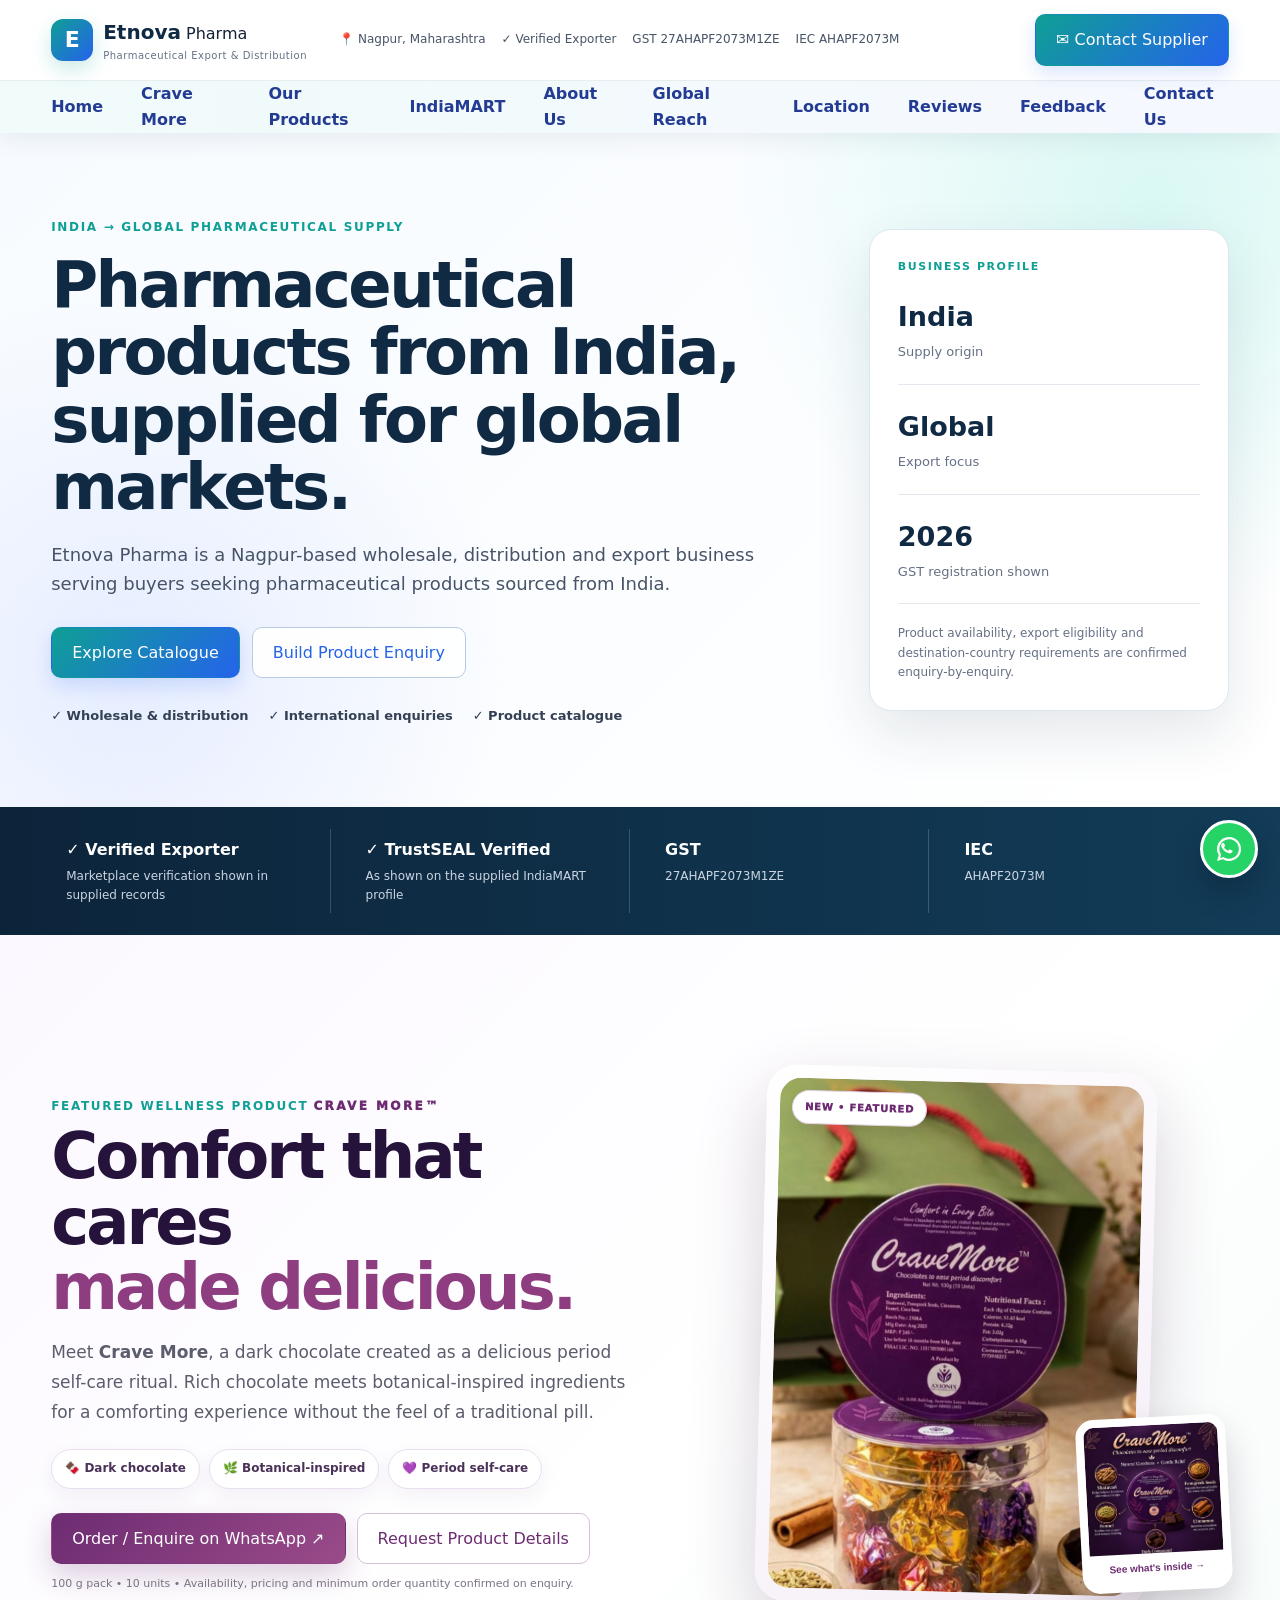
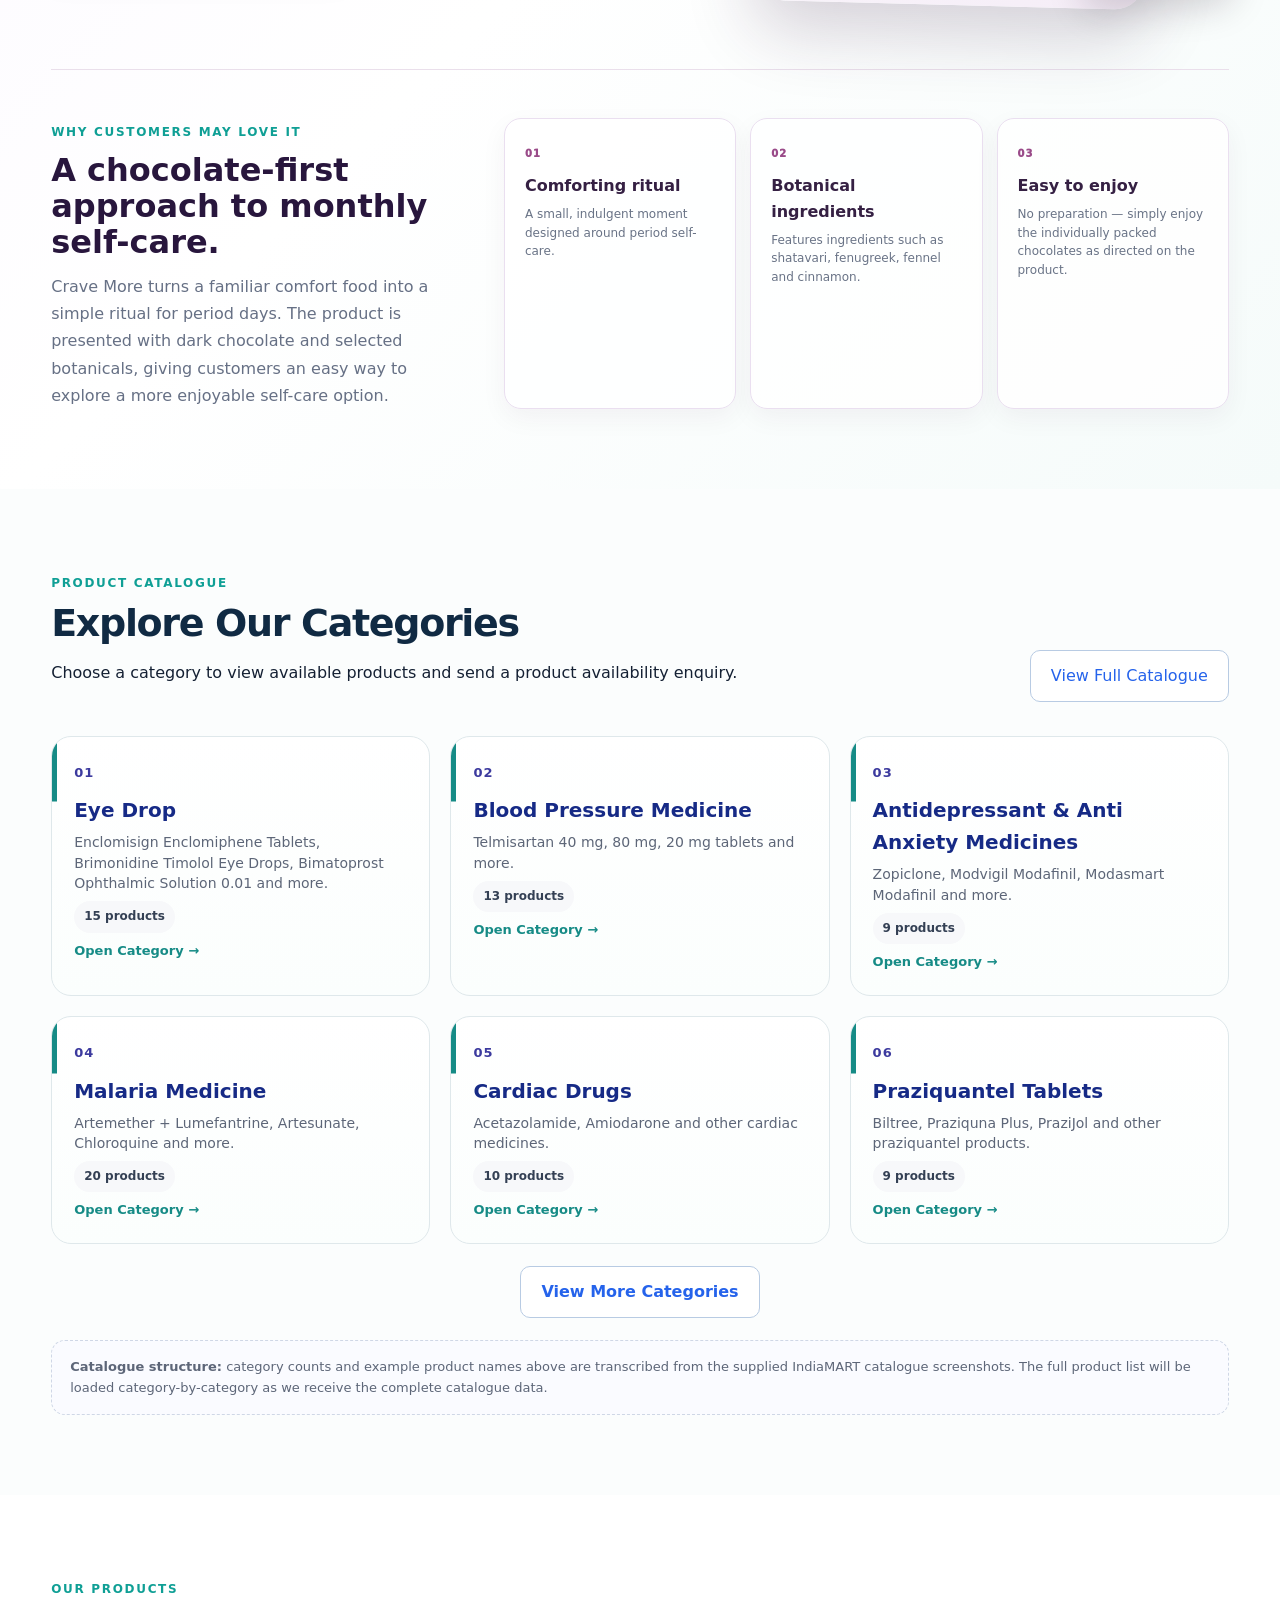
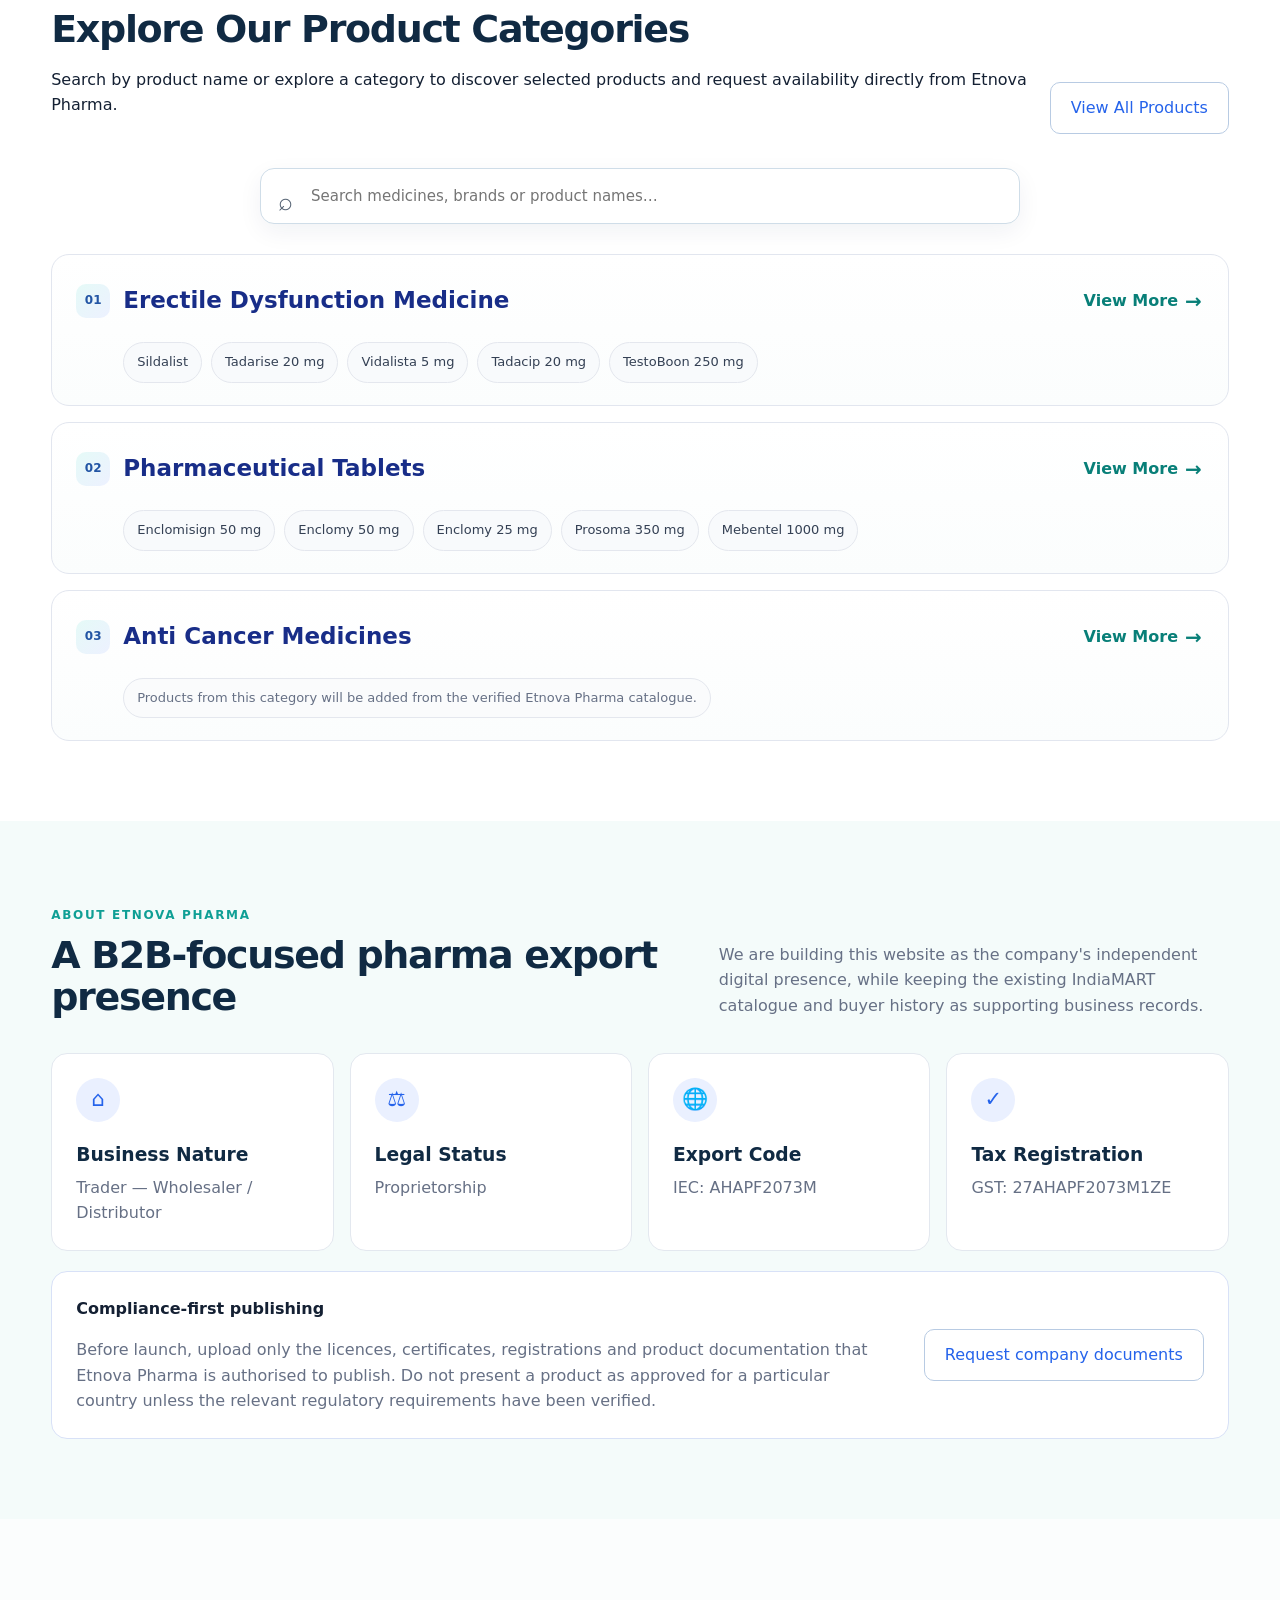
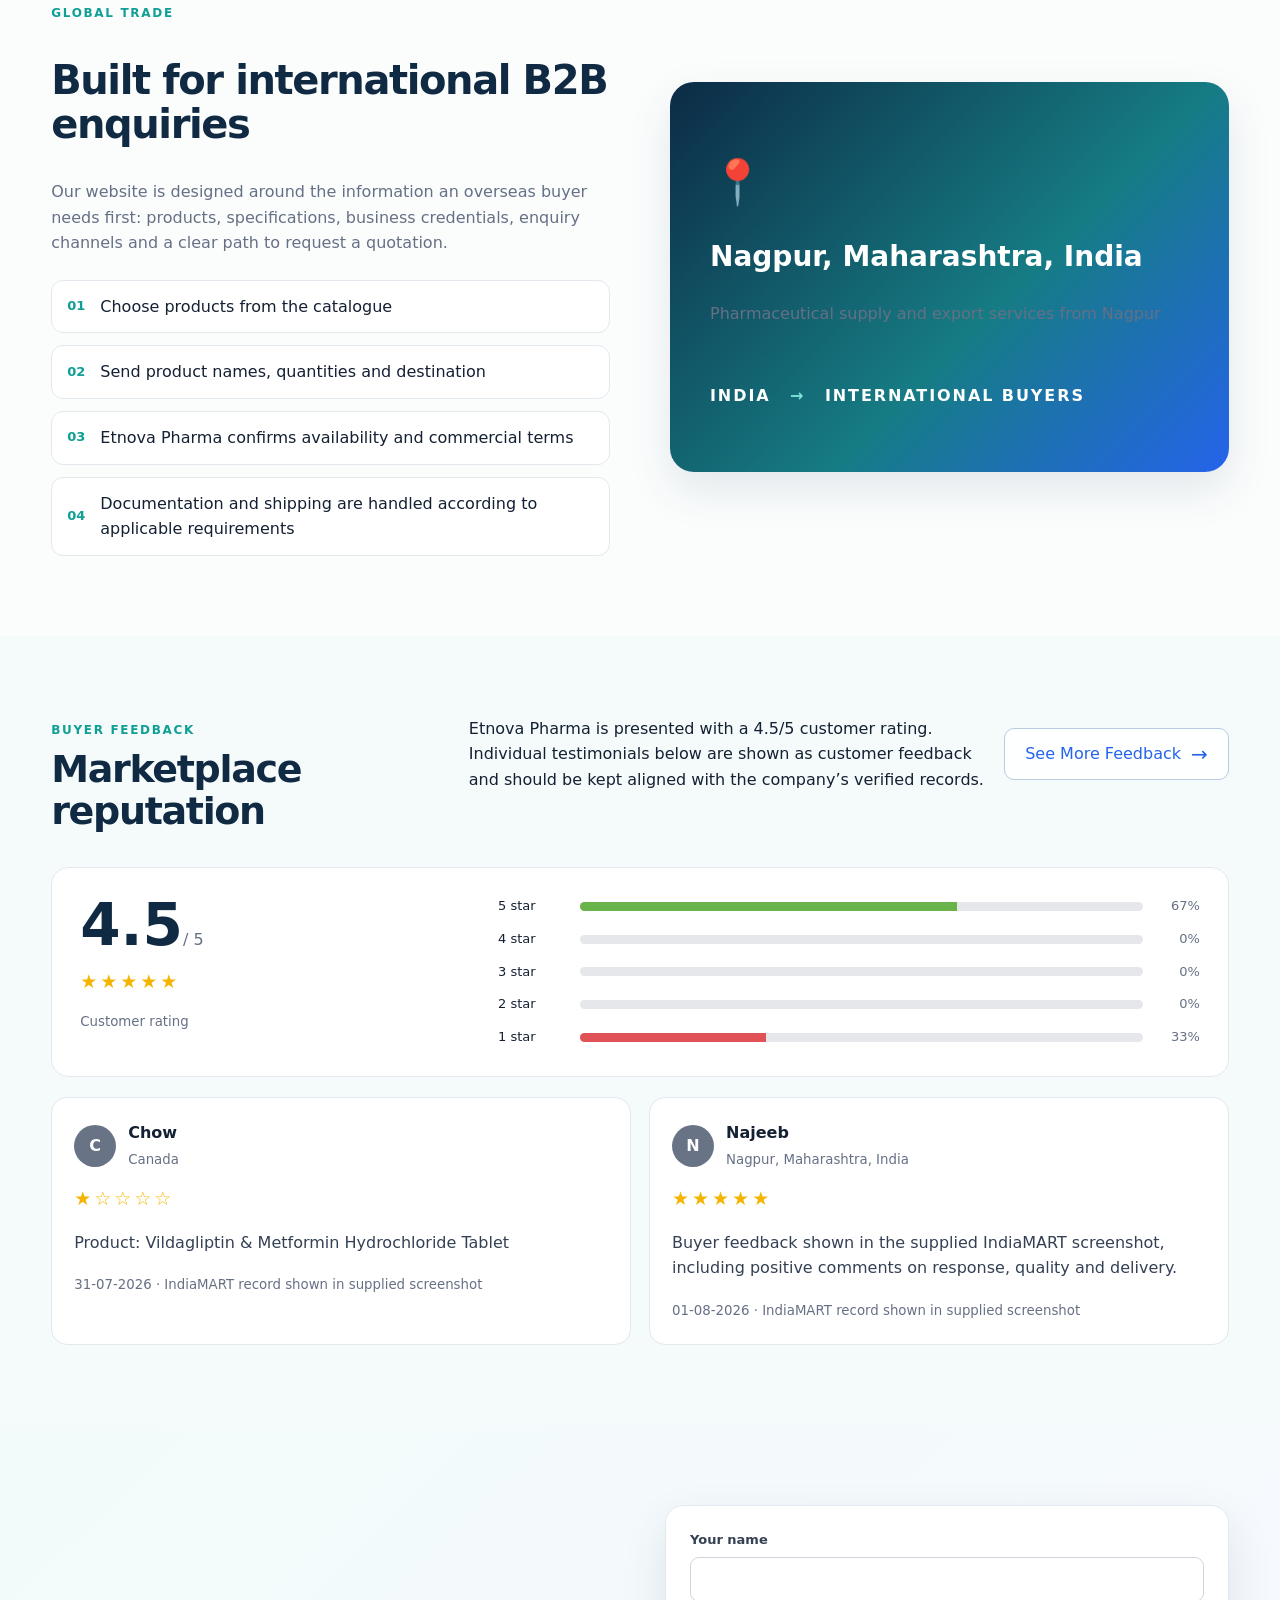
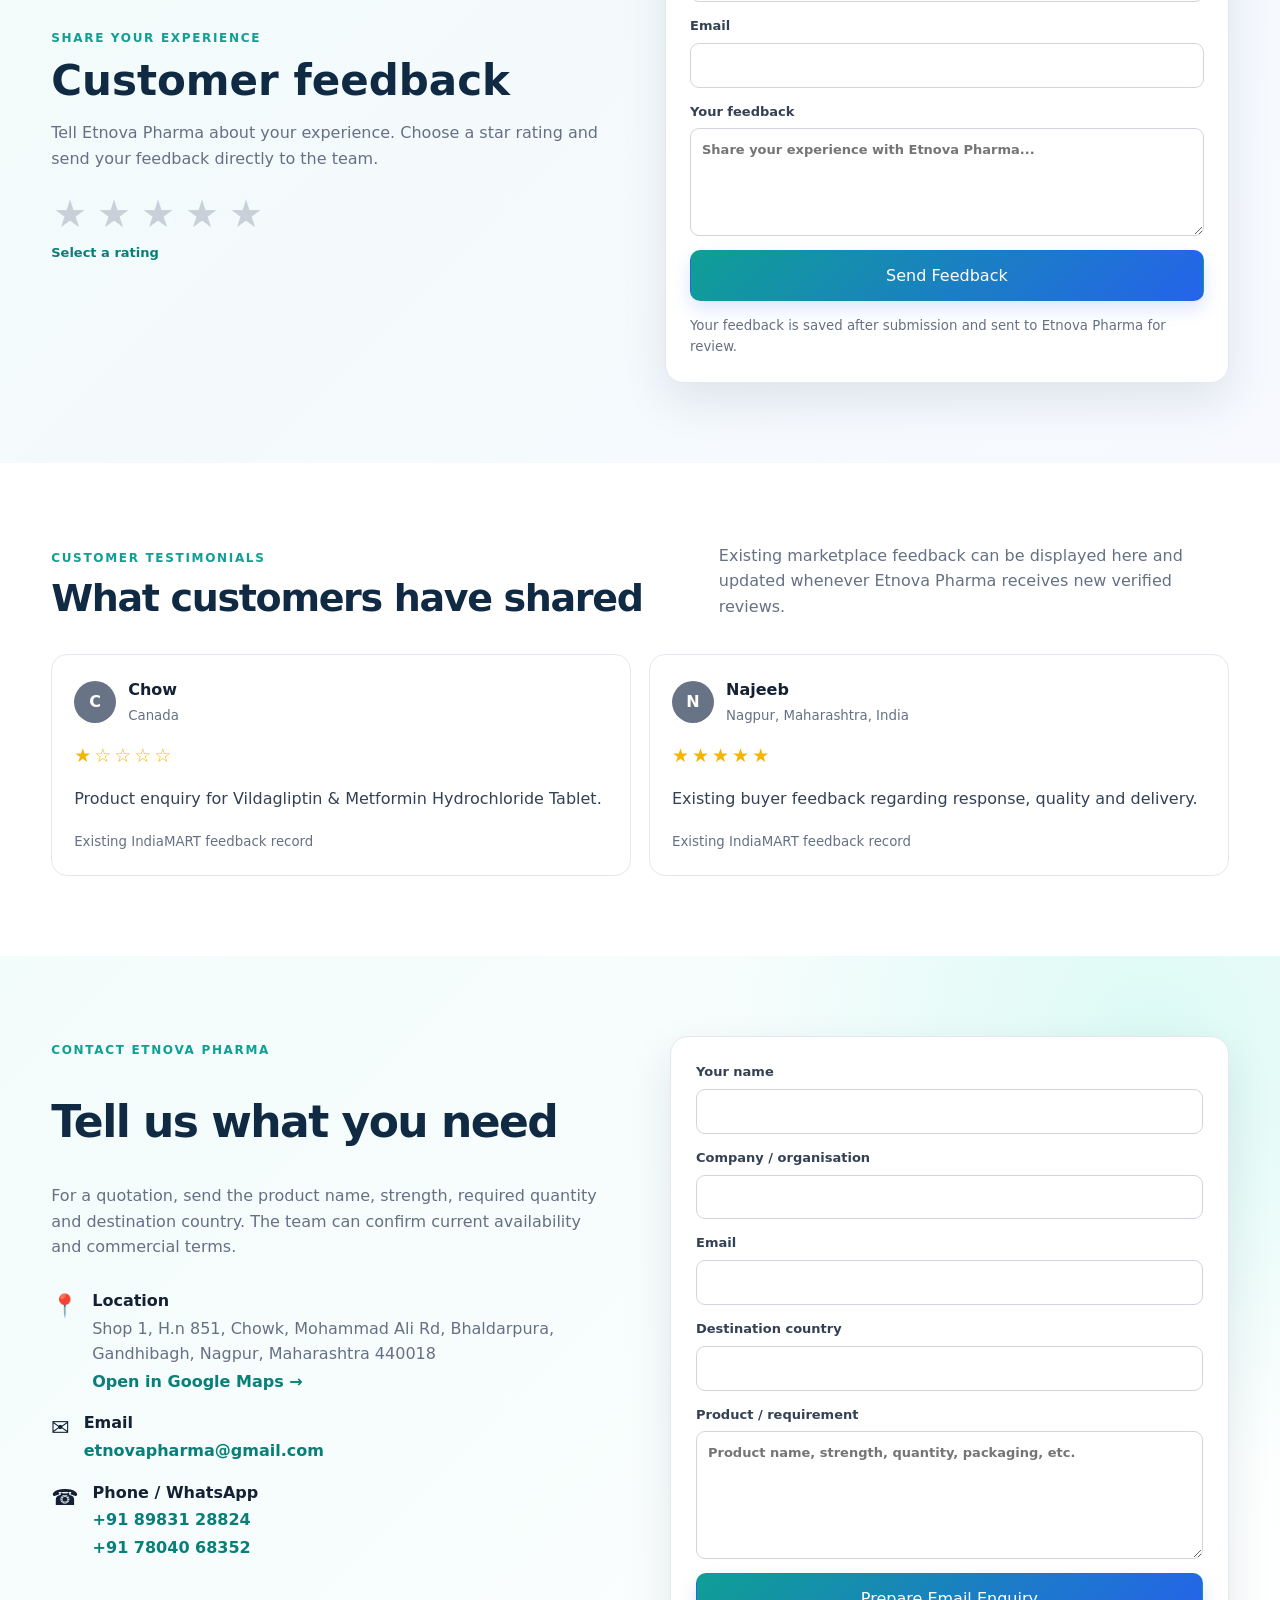
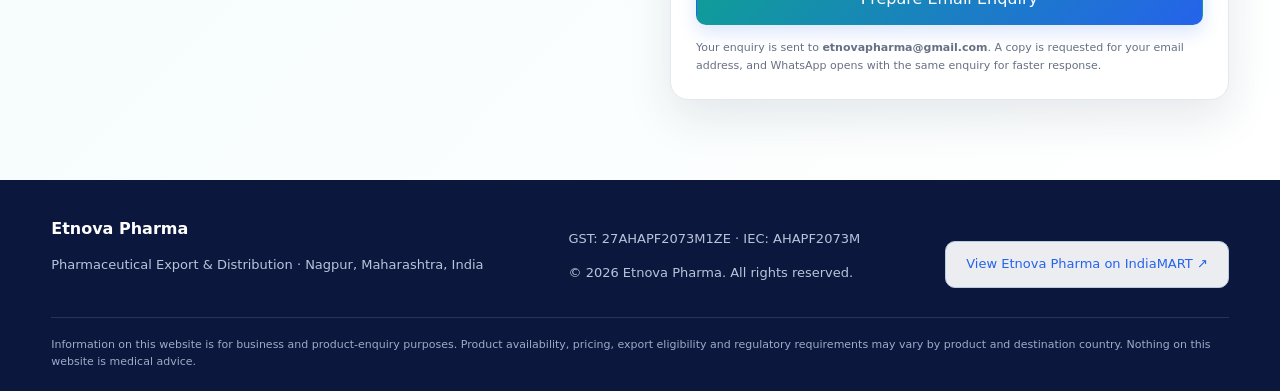
==== commit 83213850: "Add files via upload" ====
--- a/index.html
+++ b/index.html
@@ -96,10 +96,10 @@
         <div class="crave-glow"></div>
         <div class="crave-image-card">
           <span class="crave-tag">NEW • FEATURED</span>
-          <img id="craveMainImage" src="assets/cravemore-product.jpg" alt="Crave More dark chocolate product by Axionix" loading="lazy">
-        </div>
-        <button class="crave-thumb" type="button" aria-label="View Crave More product information" data-image="assets/cravemore-info.png">
-          <img src="assets/cravemore-info.png" alt="Crave More ingredients and product information" loading="lazy">
+          <img id="craveMainImage" src="/cravemore-product.jpg" alt="Crave More dark chocolate product by Axionix" loading="lazy">
+        </div>
+        <button class="crave-thumb" type="button" aria-label="View Crave More product information" data-image="/cravemore-info.png">
+          <img src="/cravemore-info.png" alt="Crave More ingredients and product information" loading="lazy">
           <span>See what's inside →</span>
         </button>
       </div>
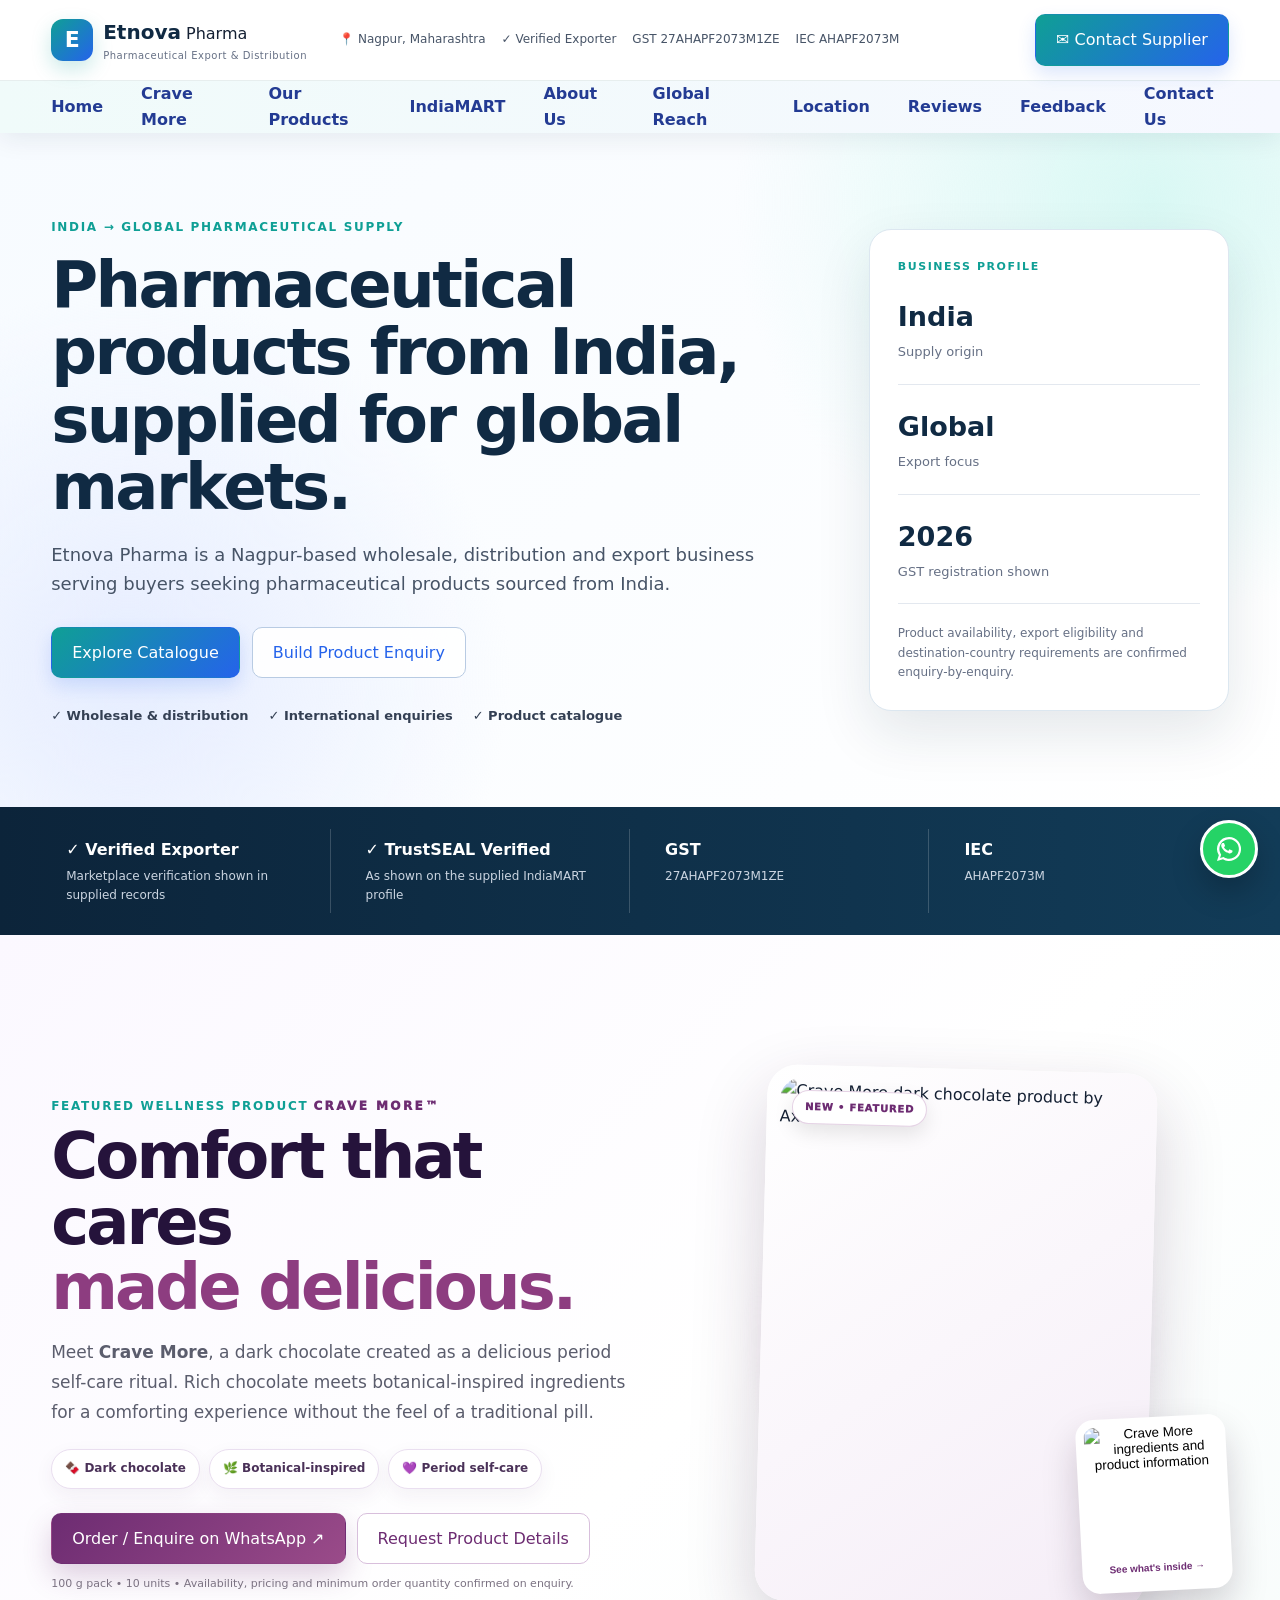
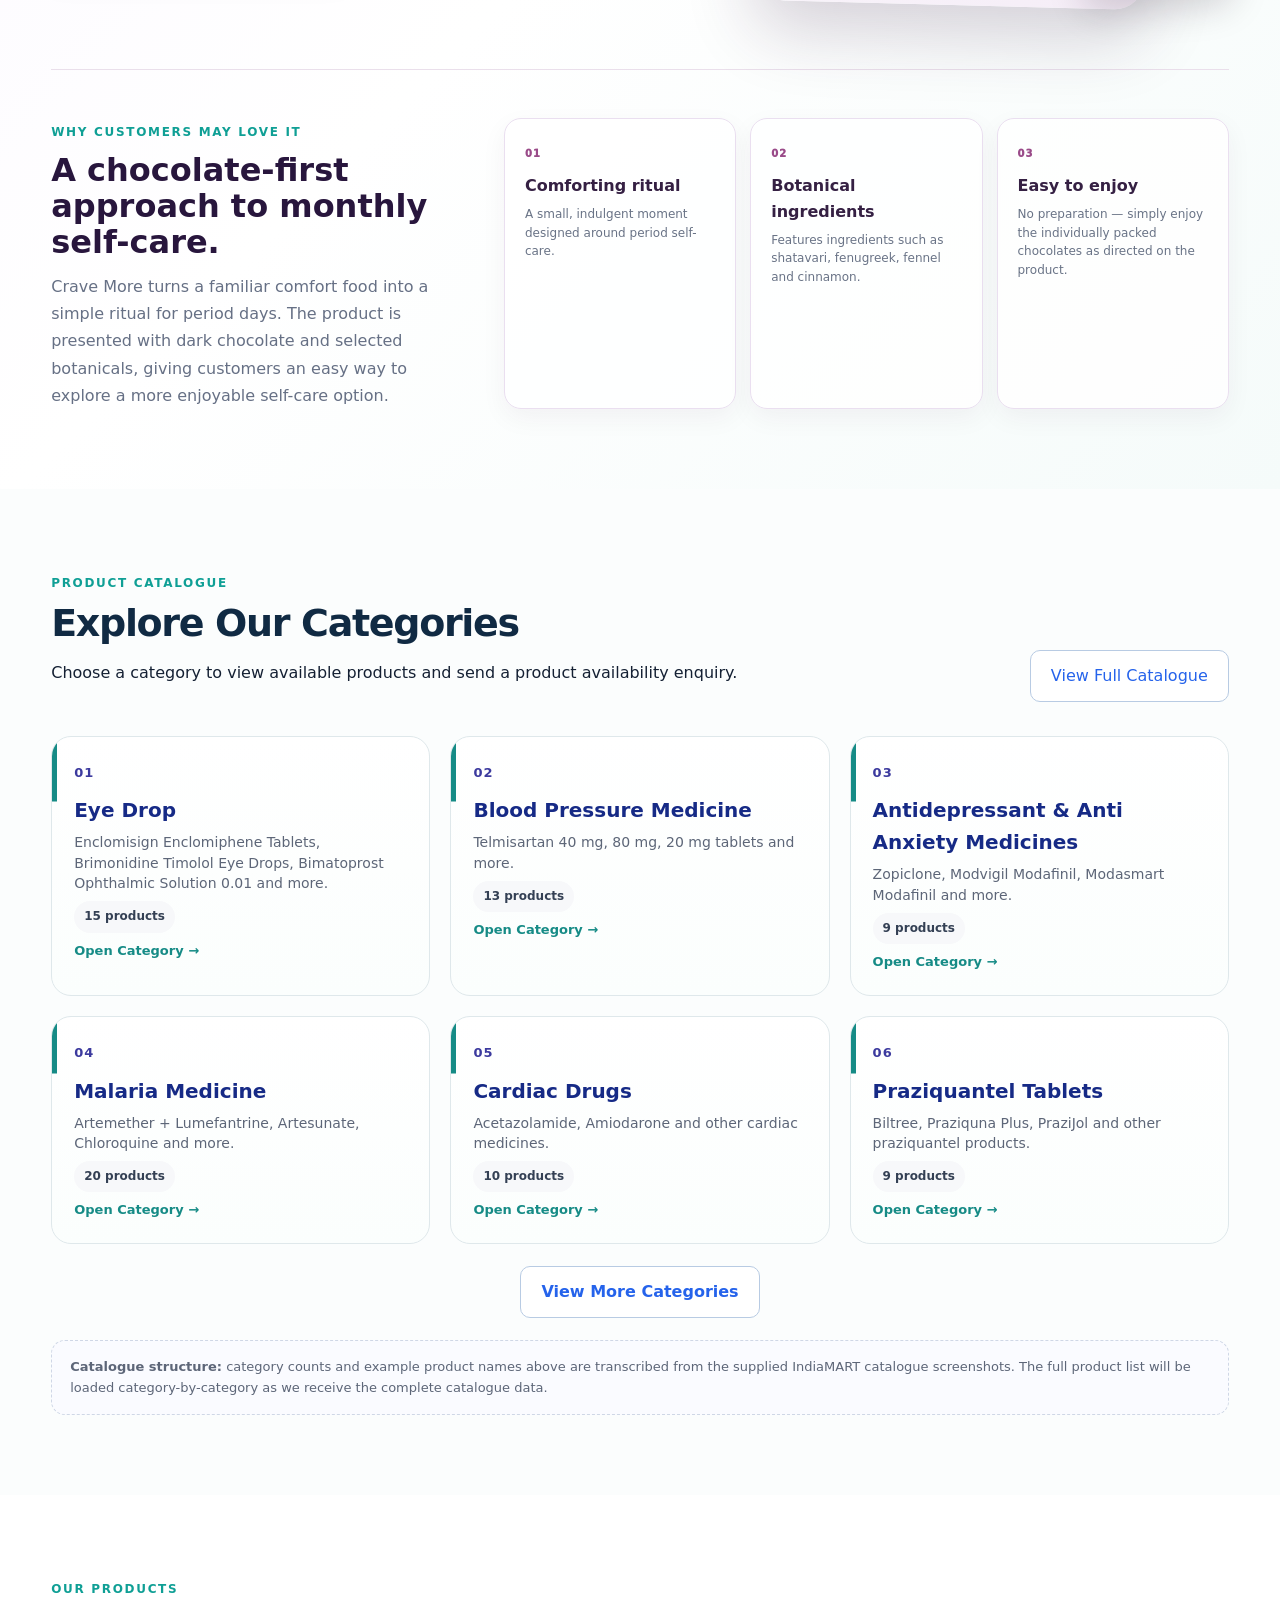
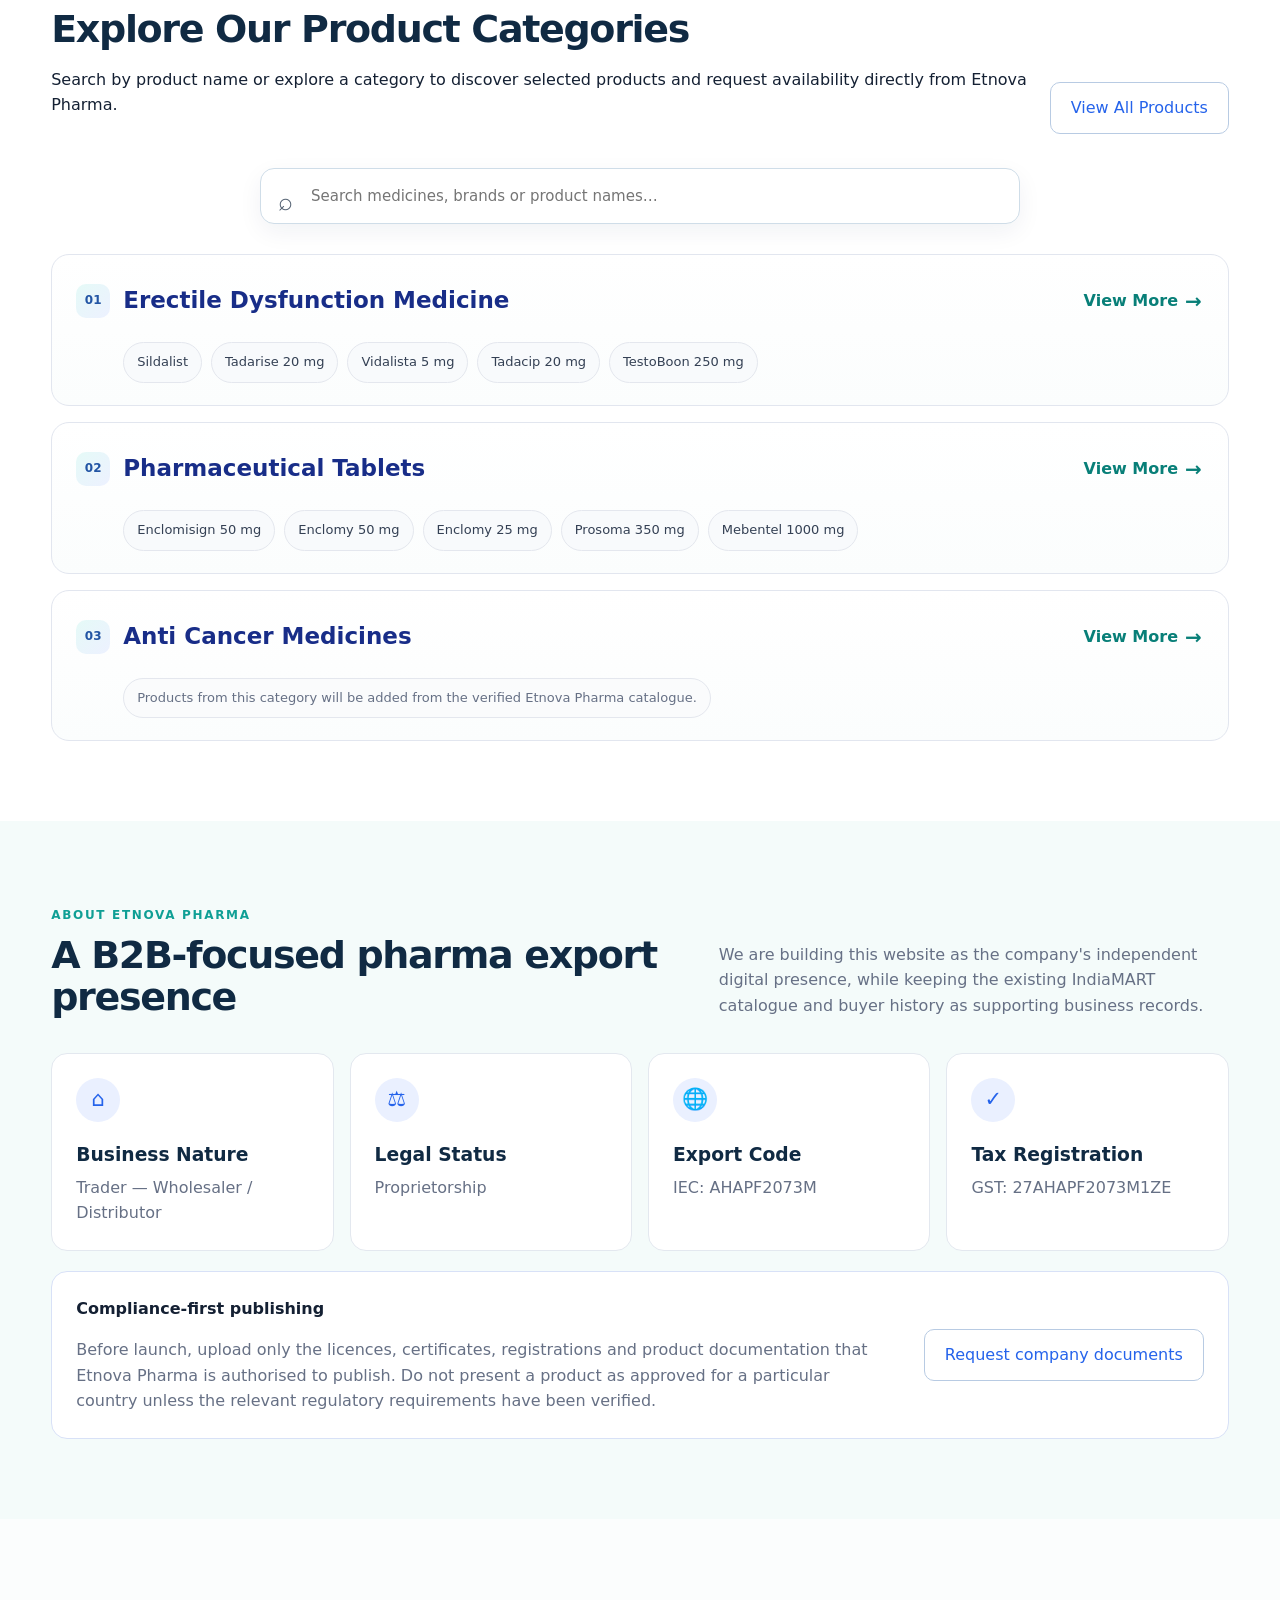
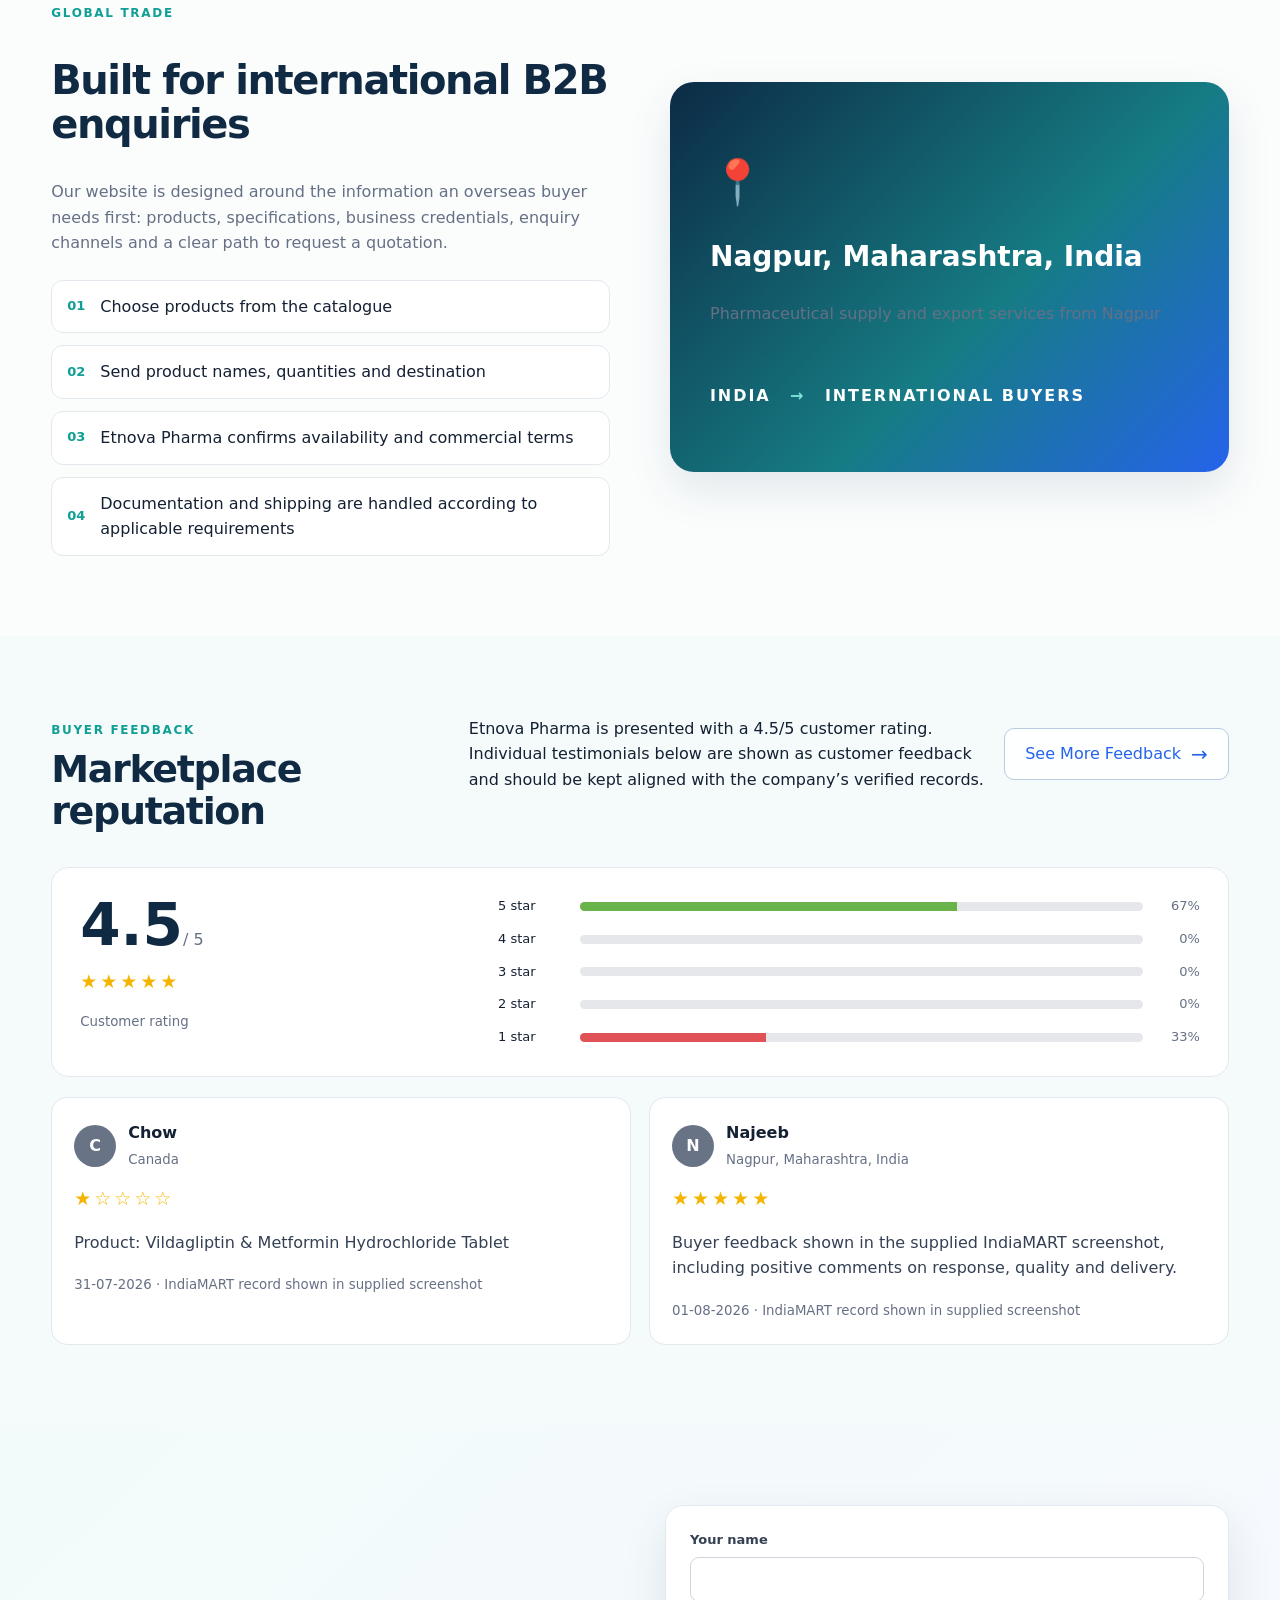
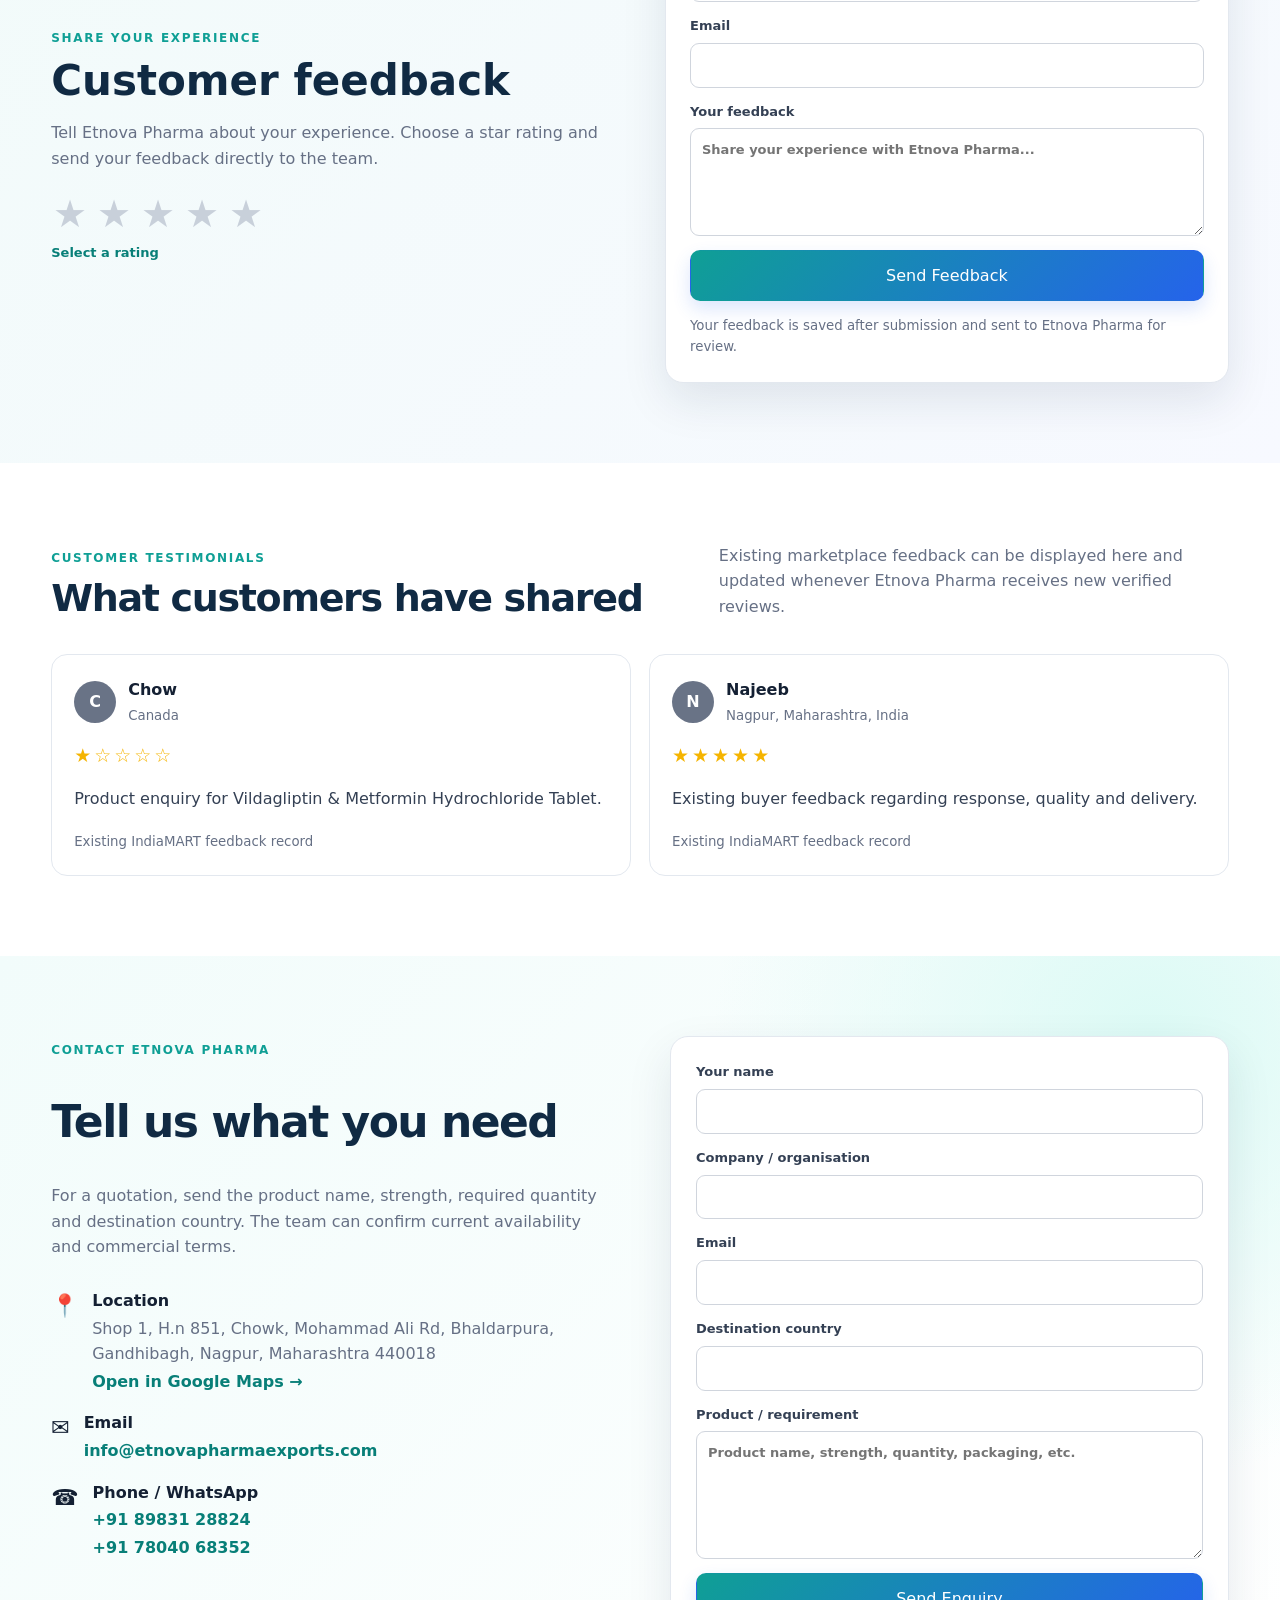
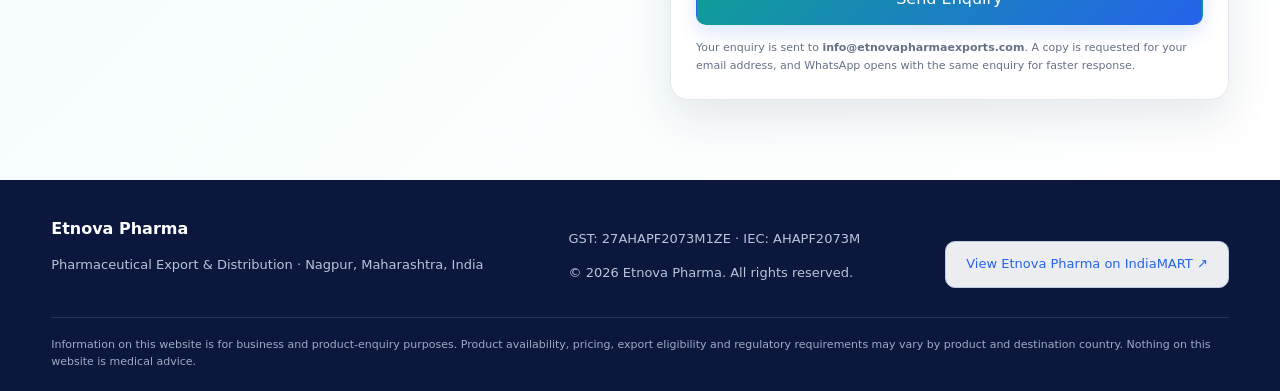
==== commit e241d799: "Add files via upload" ====
--- a/index.html
+++ b/index.html
@@ -96,10 +96,10 @@
         <div class="crave-glow"></div>
         <div class="crave-image-card">
           <span class="crave-tag">NEW • FEATURED</span>
-          <img id="craveMainImage" src="/cravemore-product.jpg" alt="Crave More dark chocolate product by Axionix" loading="lazy">
-        </div>
-        <button class="crave-thumb" type="button" aria-label="View Crave More product information" data-image="/cravemore-info.png">
-          <img src="/cravemore-info.png" alt="Crave More ingredients and product information" loading="lazy">
+          <img id="craveMainImage" src="assets/cravemore-product.jpg" alt="Crave More dark chocolate product by Axionix" loading="lazy">
+        </div>
+        <button class="crave-thumb" type="button" aria-label="View Crave More product information" data-image="assets/cravemore-info.png">
+          <img src="assets/cravemore-info.png" alt="Crave More ingredients and product information" loading="lazy">
           <span>See what's inside →</span>
         </button>
       </div>
@@ -330,7 +330,7 @@
       <p>For a quotation, send the product name, strength, required quantity and destination country. The team can confirm current availability and commercial terms.</p>
       <div class="contact-details">
         <div><span>📍</span><div><strong>Location</strong><p>Shop 1, H.n 851, Chowk, Mohammad Ali Rd, Bhaldarpura, Gandhibagh, Nagpur, Maharashtra 440018</p><p><a href="https://www.google.com/maps/search/?api=1&query=Shop%201%2C%20H.n%20851%2C%20Chowk%2C%20Mohammad%20Ali%20Rd%2C%20Bhaldarpura%2C%20Gandhibagh%2C%20Nagpur%2C%20Maharashtra%20440018" target="_blank" rel="noopener">Open in Google Maps →</a></p></div></div>
-        <div><span>✉</span><div><strong>Email</strong><p><a href="mailto:etnovapharma@gmail.com">etnovapharma@gmail.com</a></p></div></div>
+        <div><span>✉</span><div><strong>Email</strong><p><a href="mailto:info@etnovapharmaexports.com">info@etnovapharmaexports.com</a></p></div></div>
         <div><span>☎</span><div><strong>Phone / WhatsApp</strong><p><a href="tel:+918983128824">+91 89831 28824</a></p><p><a href="tel:+917804068352">+91 78040 68352</a></p></div></div>
       </div>
     </div>
@@ -340,8 +340,8 @@
       <label>Email<input name="email" type="email" required></label>
       <label>Destination country<input name="country" required></label>
       <label>Product / requirement<textarea name="message" rows="5" required placeholder="Product name, strength, quantity, packaging, etc."></textarea></label>
-      <button class="btn btn-primary" type="submit">Prepare Email Enquiry</button>
-      <p class="form-note">Your enquiry is sent to <strong>etnovapharma@gmail.com</strong>. A copy is requested for your email address, and WhatsApp opens with the same enquiry for faster response.</p>
+      <button class="btn btn-primary" type="submit">Send Enquiry</button>
+      <p class="form-note">Your enquiry is sent to <strong>info@etnovapharmaexports.com</strong>. A copy is requested for your email address, and WhatsApp opens with the same enquiry for faster response.</p>
     </form>
   </div>
 </section>
@@ -363,6 +363,6 @@
 <a class="floating-whatsapp" id="floatingWhatsapp" href="https://wa.me/918983128824?text=Hello%20Etnova%20Pharma%2C%20I%20would%20like%20to%20enquire%20about%20your%20pharmaceutical%20products." target="_blank" rel="noopener" aria-label="Chat with Etnova Pharma on WhatsApp" title="Chat with Etnova Pharma on WhatsApp"><svg viewBox="0 0 32 32" aria-hidden="true" focusable="false"><path fill="currentColor" d="M19.11 17.41c-.3-.15-1.75-.86-2.02-.96-.27-.1-.47-.15-.67.15-.2.3-.77.96-.94 1.16-.17.2-.35.22-.65.07-.3-.15-1.25-.46-2.38-1.46-.88-.78-1.47-1.74-1.64-2.04-.17-.3-.02-.46.13-.61.13-.13.3-.35.45-.52.15-.17.2-.3.3-.5.1-.2.05-.37-.02-.52-.07-.15-.67-1.61-.92-2.2-.24-.58-.49-.5-.67-.51h-.57c-.2 0-.52.07-.79.37-.27.3-1.04 1.01-1.04 2.47s1.07 2.86 1.22 3.06c.15.2 2.1 3.2 5.09 4.49.71.31 1.27.49 1.7.63.71.23 1.35.2 1.86.12.57-.09 1.75-.72 2-1.41.25-.69.25-1.28.17-1.41-.07-.12-.27-.2-.57-.35z"/><path fill="currentColor" d="M16.03 3.2a12.76 12.76 0 0 0-10.9 19.4L3.2 28.8l6.34-1.87A12.77 12.77 0 1 0 16.03 3.2zm0 23.2c-1.99 0-3.83-.58-5.38-1.58l-.39-.25-3.76 1.11 1.13-3.66-.26-.4a10.4 10.4 0 1 1 8.66 4.78z"/></svg></a>
 <script>
 (function(){const b=document.getElementById("floatingWhatsapp");if(!b)return;let drag=false,moved=false,sx=0,sy=0,sl=0,st=0;b.addEventListener("pointerdown",e=>{drag=true;moved=false;sx=e.clientX;sy=e.clientY;const r=b.getBoundingClientRect();sl=r.left;st=r.top;b.setPointerCapture(e.pointerId)});b.addEventListener("pointermove",e=>{if(!drag)return;const dx=e.clientX-sx,dy=e.clientY-sy;if(Math.abs(dx)+Math.abs(dy)>8)moved=true;let x=Math.max(8,Math.min(innerWidth-b.offsetWidth-8,sl+dx));let y=Math.max(8,Math.min(innerHeight-b.offsetHeight-8,st+dy));b.style.left=x+"px";b.style.top=y+"px";b.style.right="auto";b.style.bottom="auto"});b.addEventListener("pointerup",e=>{drag=false;if(moved){e.preventDefault();b.dataset.dragged="1";setTimeout(()=>delete b.dataset.dragged,100)}});b.addEventListener("click",e=>{if(b.dataset.dragged)e.preventDefault()});})();
-</script><iframe name="formSubmitFrame" id="formSubmitFrame" title="Form submission" style="display:none"></iframe>
+</script>
 </body>
 </html>
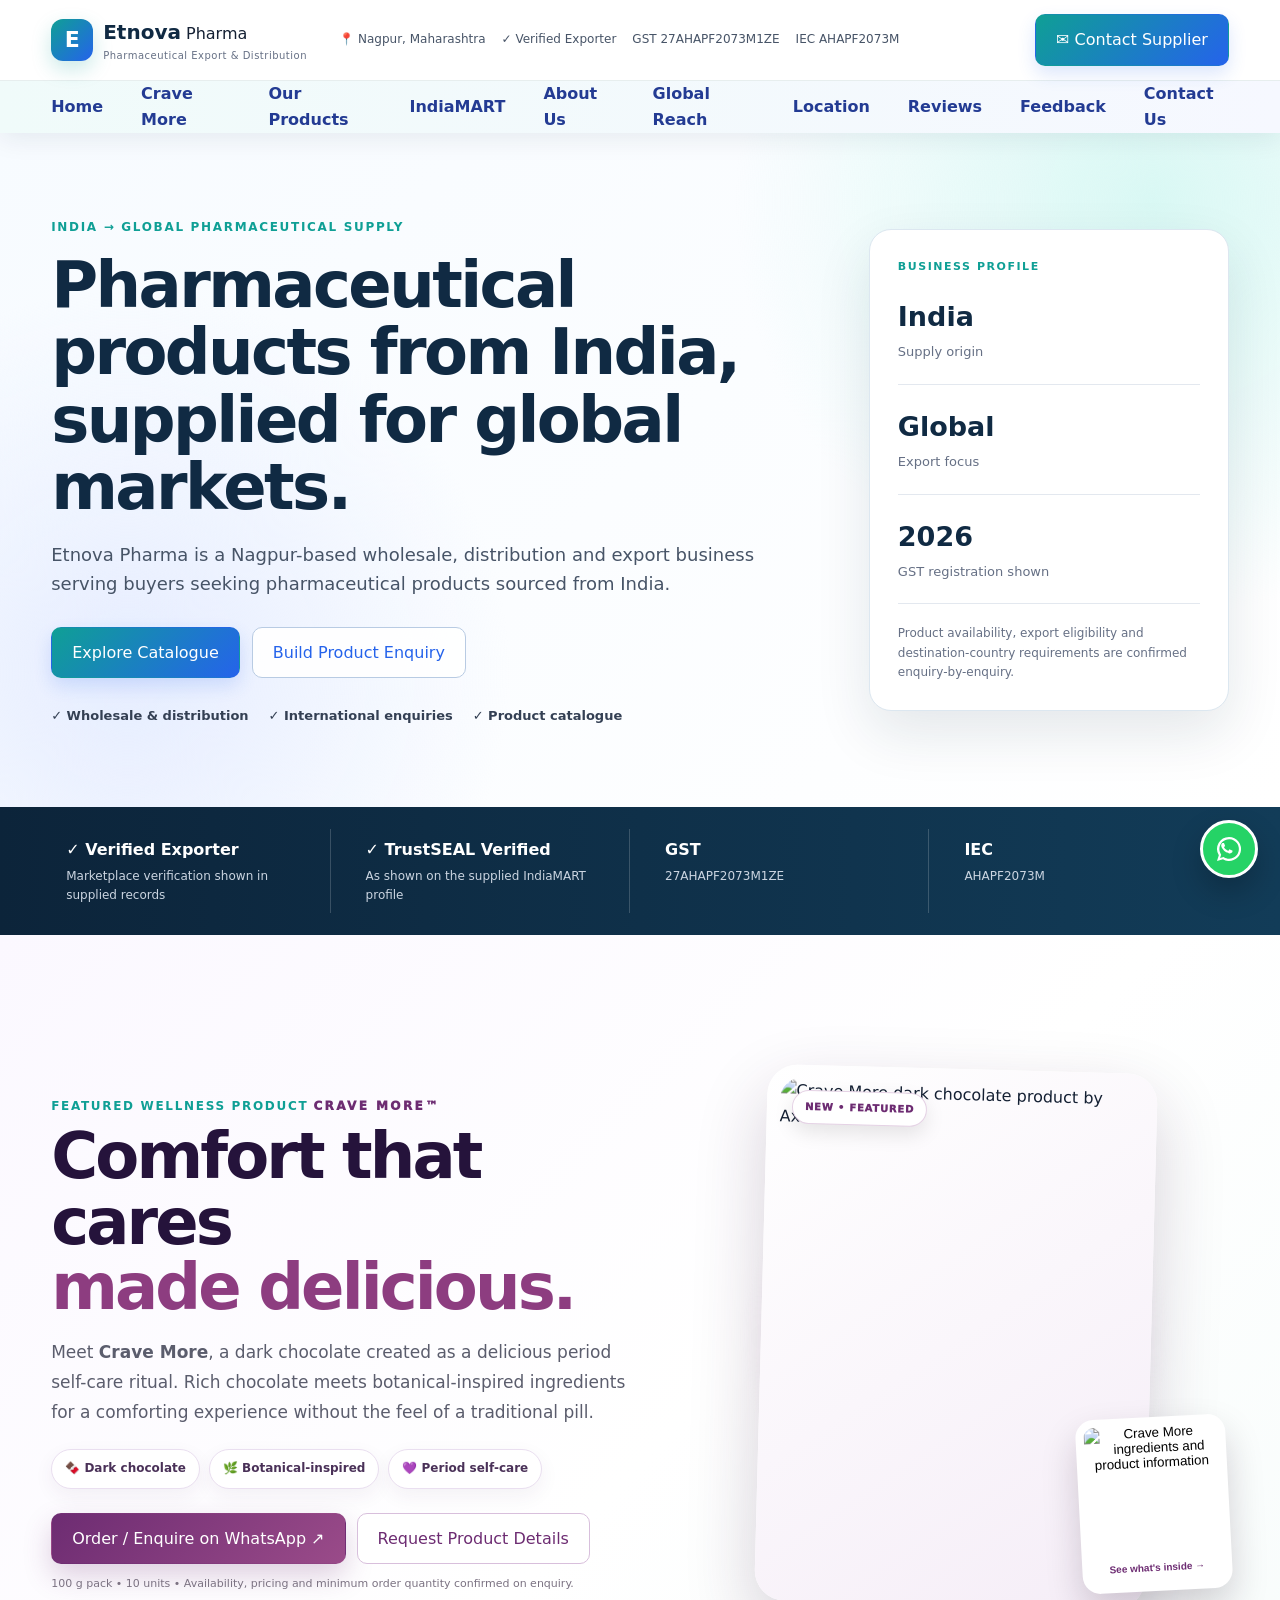
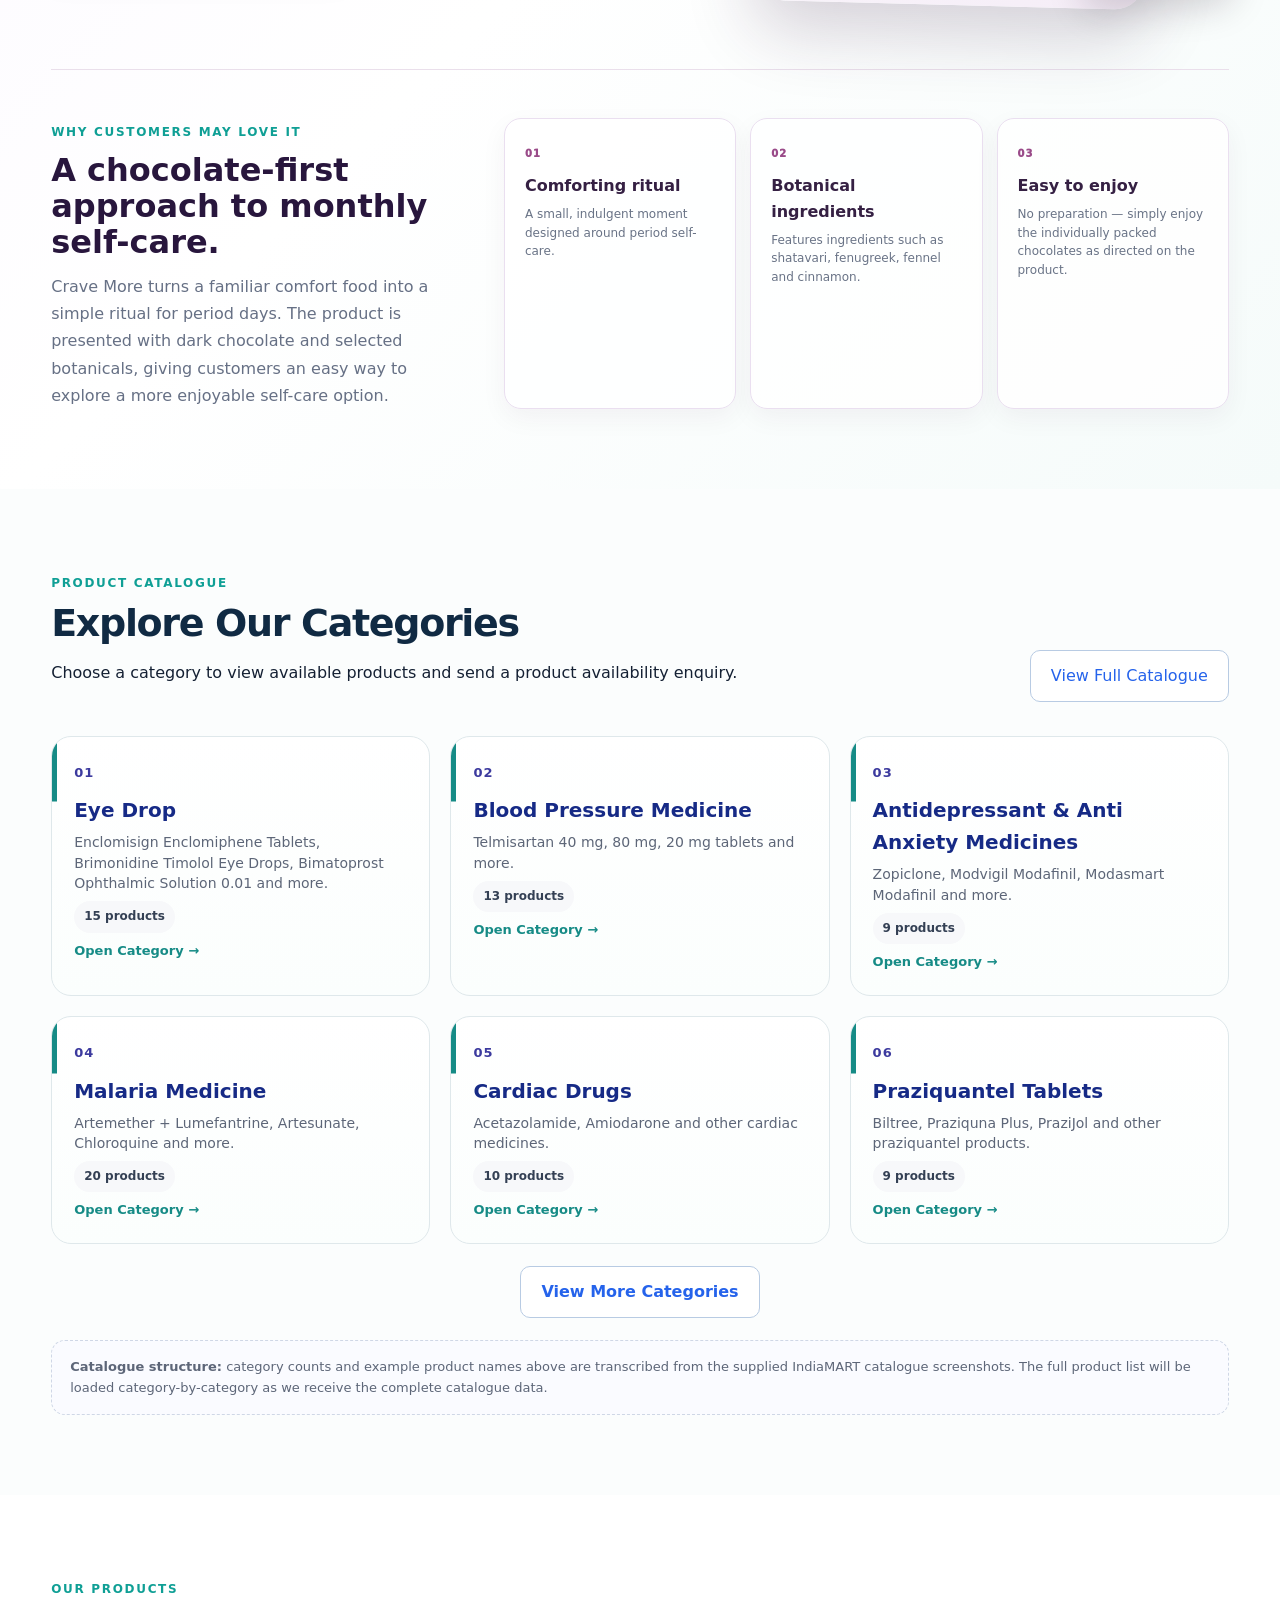
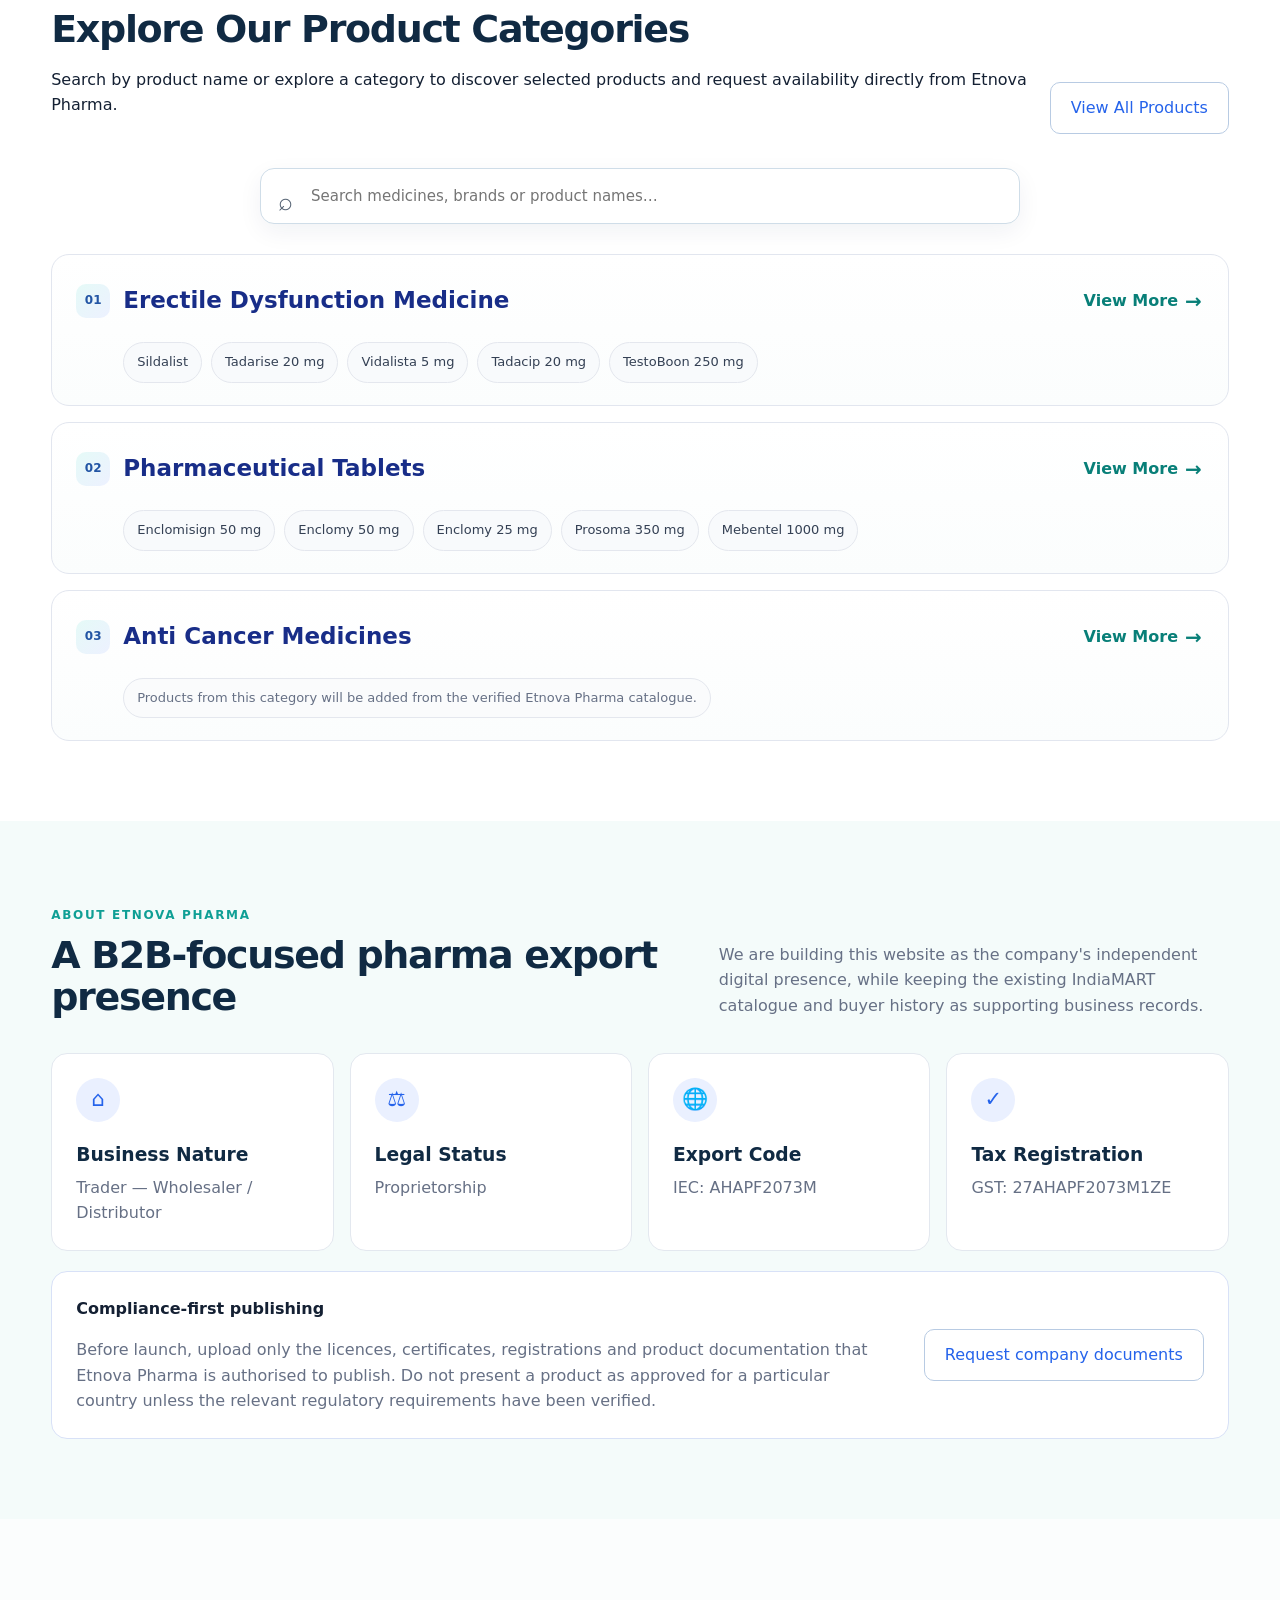
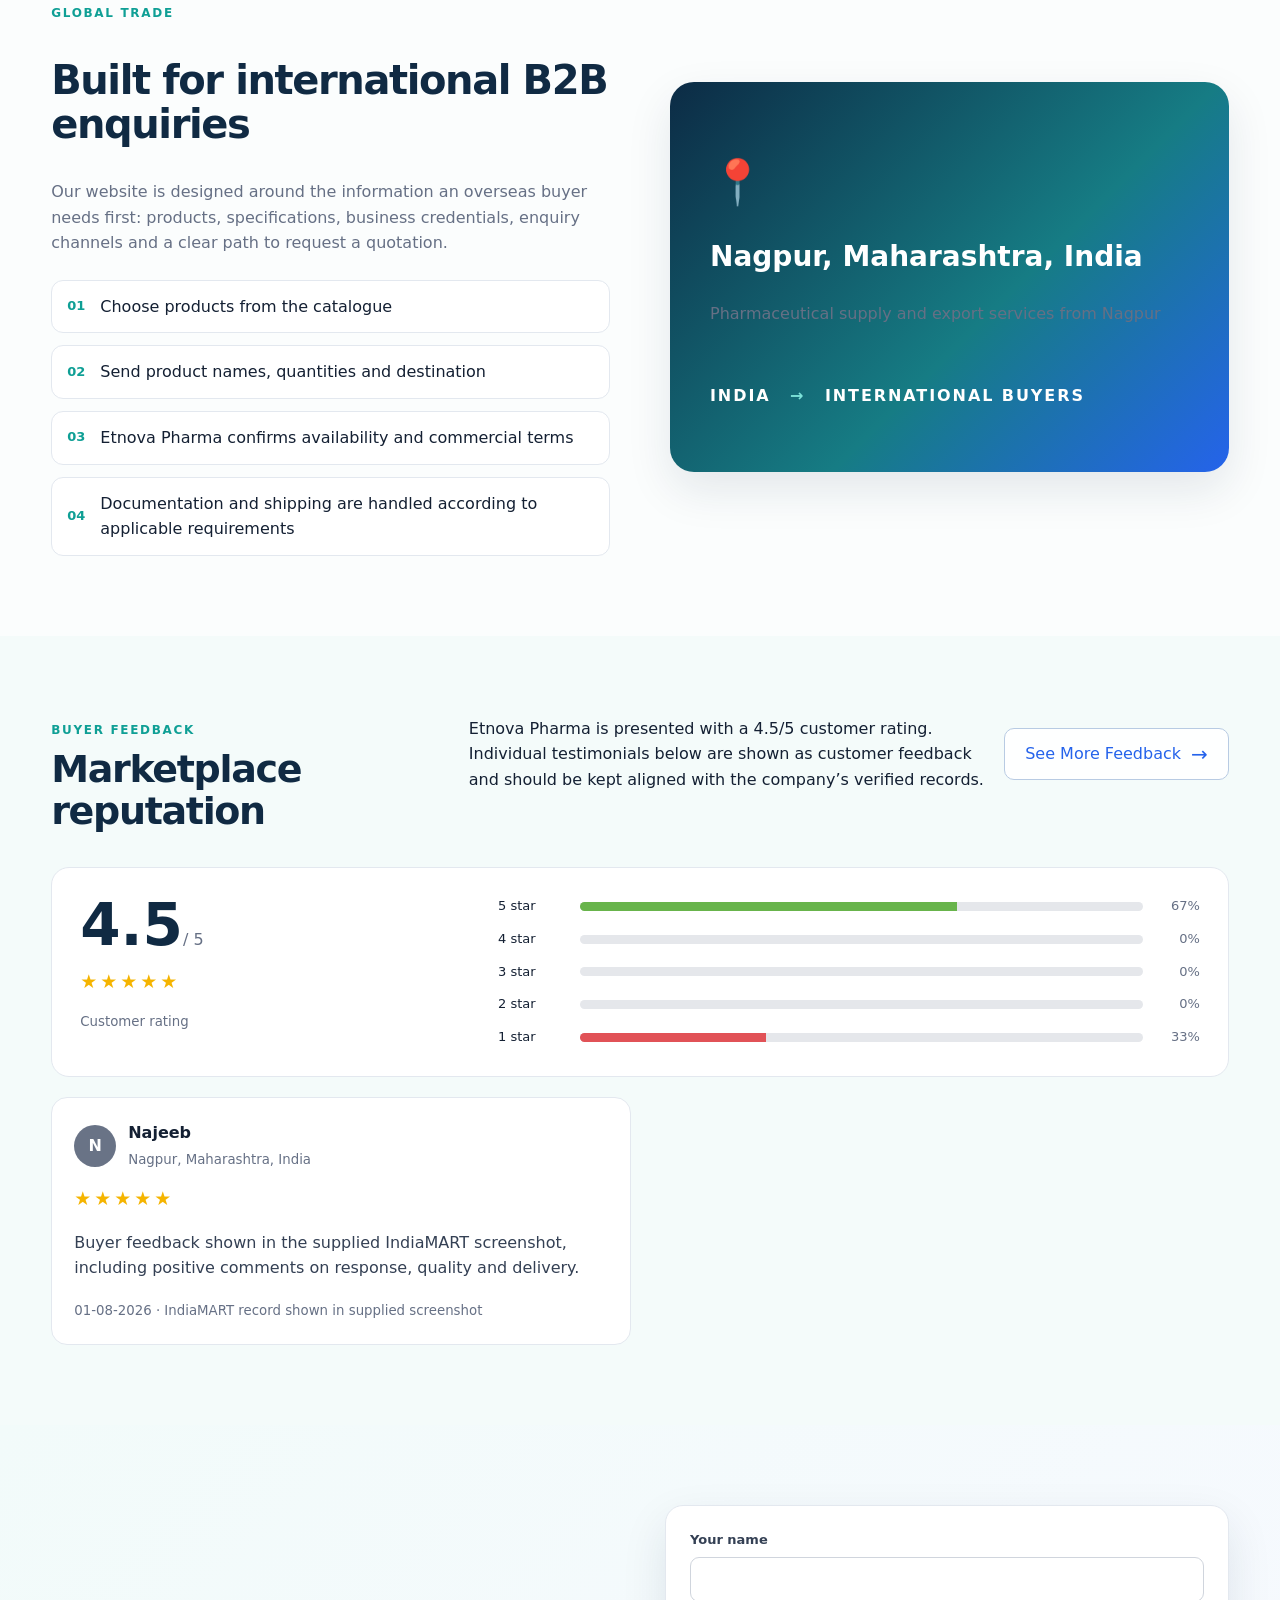
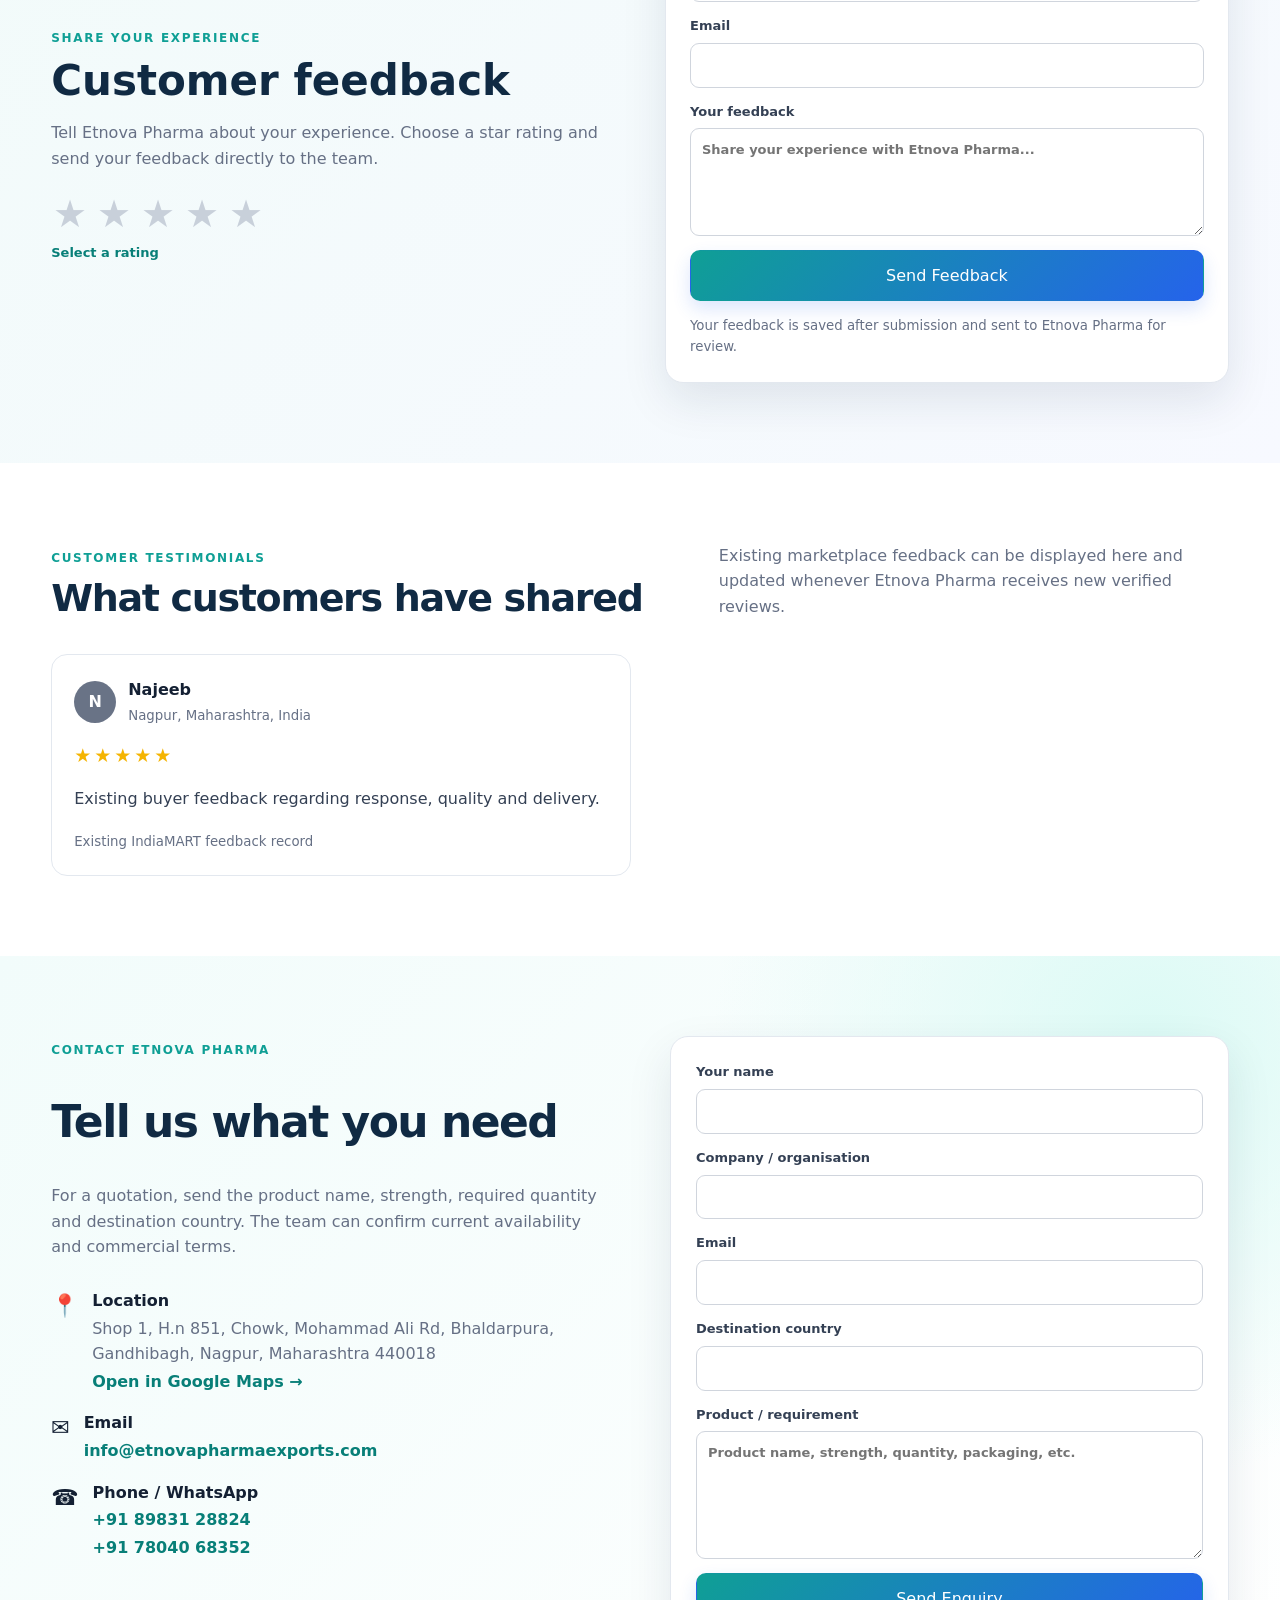
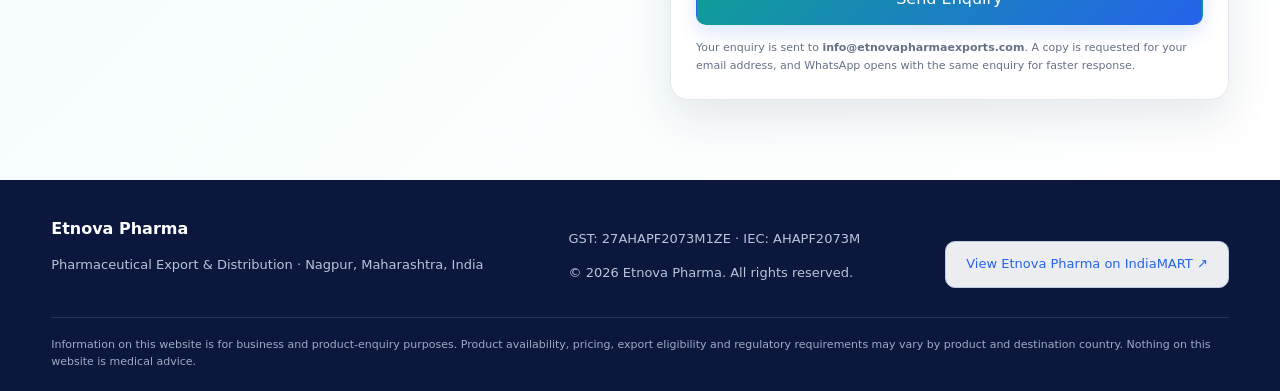
==== commit 21c7c34d: "Update customer testimonials in index.html" ====
--- a/index.html
+++ b/index.html
@@ -285,7 +285,7 @@
       </div>
     </div>
     <div class="review-grid">
-      <article class="review"><div class="review-head"><span class="avatar">C</span><div><strong>Chow</strong><small>Canada</small></div></div><div class="stars">★☆☆☆☆</div><p>Product: Vildagliptin &amp; Metformin Hydrochloride Tablet</p><small>31-07-2026 · IndiaMART record shown in supplied screenshot</small></article>
+      
       <article class="review"><div class="review-head"><span class="avatar">N</span><div><strong>Najeeb</strong><small>Nagpur, Maharashtra, India</small></div></div><div class="stars">★★★★★</div><p>Buyer feedback shown in the supplied IndiaMART screenshot, including positive comments on response, quality and delivery.</p><small>01-08-2026 · IndiaMART record shown in supplied screenshot</small></article>
     </div>
   </div>
@@ -316,7 +316,7 @@
   <div class="container">
     <div class="section-heading"><div><span class="eyebrow">CUSTOMER TESTIMONIALS</span><h2>What customers have shared</h2></div><p>Existing marketplace feedback can be displayed here and updated whenever Etnova Pharma receives new verified reviews.</p></div>
     <div class="review-grid">
-      <article class="review"><div class="review-head"><span class="avatar">C</span><div><strong>Chow</strong><small>Canada</small></div></div><div class="stars">★☆☆☆☆</div><p>Product enquiry for Vildagliptin &amp; Metformin Hydrochloride Tablet.</p><small>Existing IndiaMART feedback record</small></article>
+      
       <article class="review"><div class="review-head"><span class="avatar">N</span><div><strong>Najeeb</strong><small>Nagpur, Maharashtra, India</small></div></div><div class="stars">★★★★★</div><p>Existing buyer feedback regarding response, quality and delivery.</p><small>Existing IndiaMART feedback record</small></article>
     </div>
   </div>
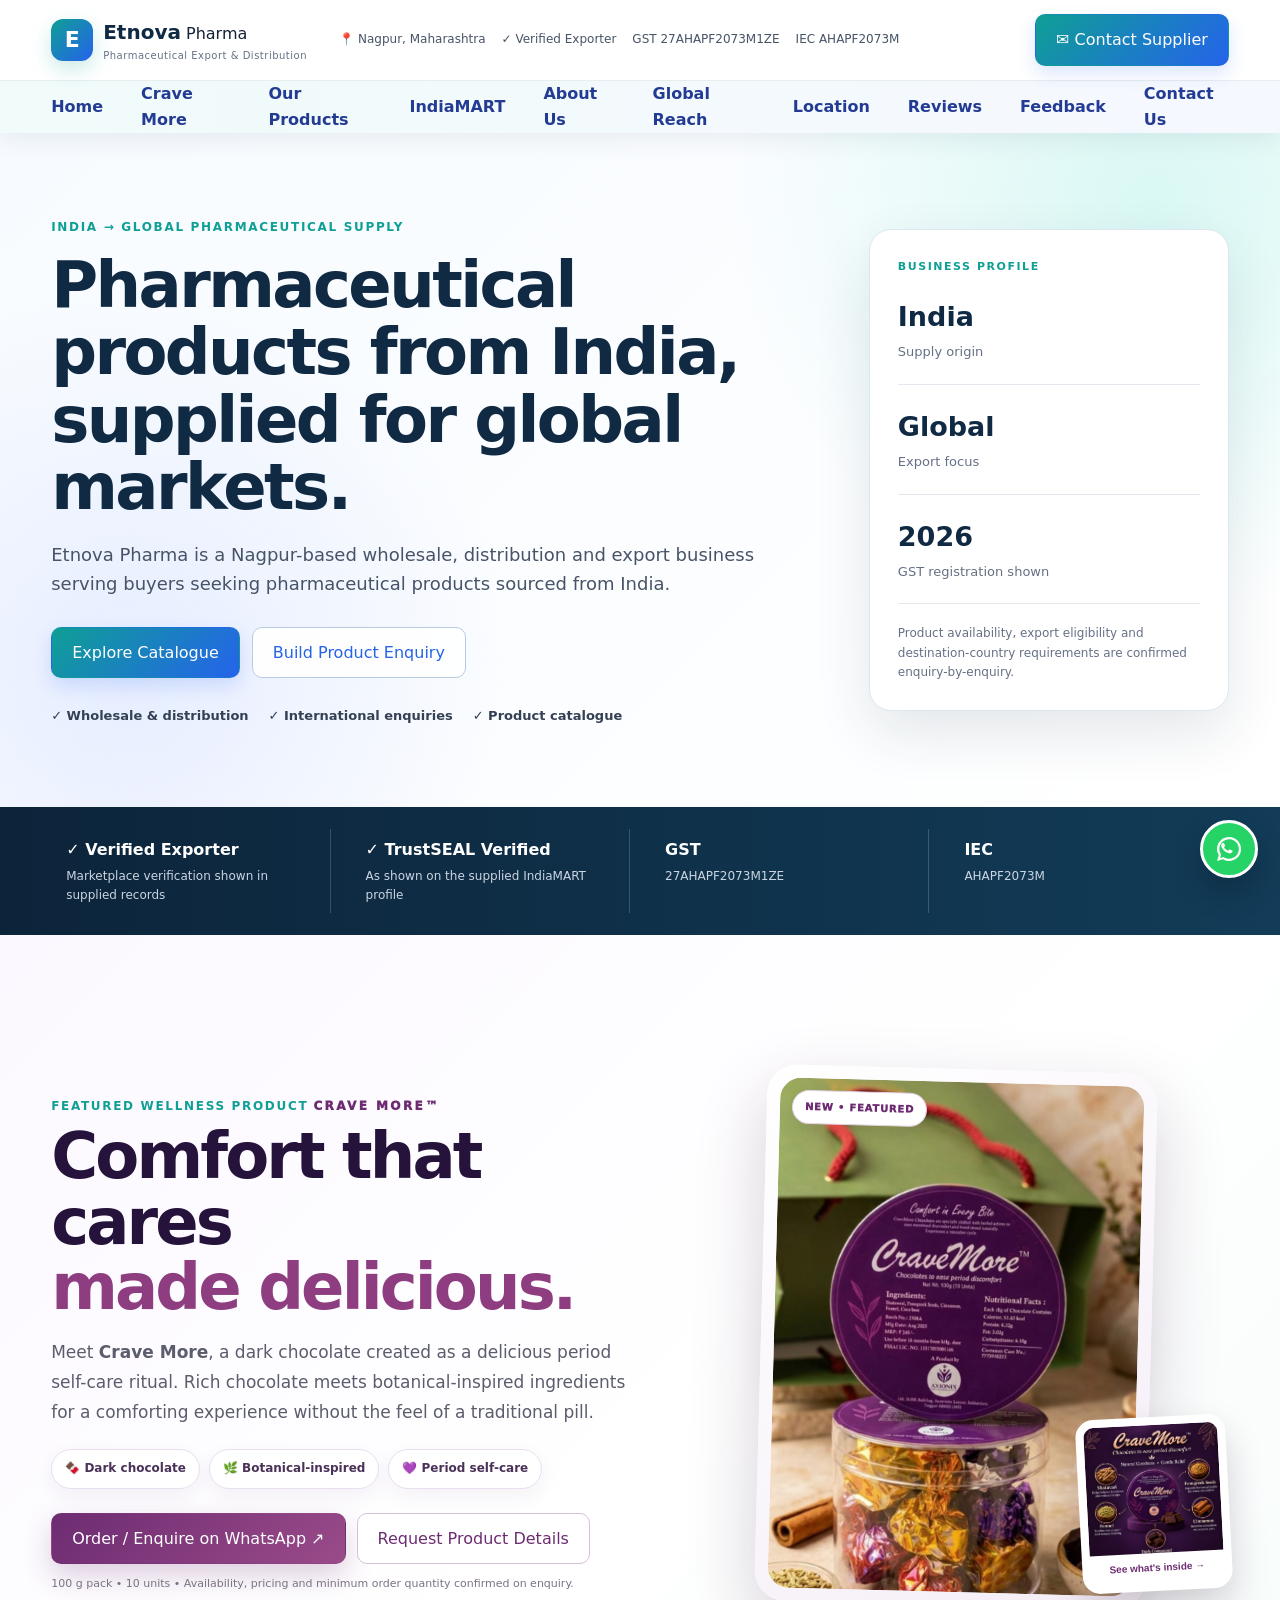
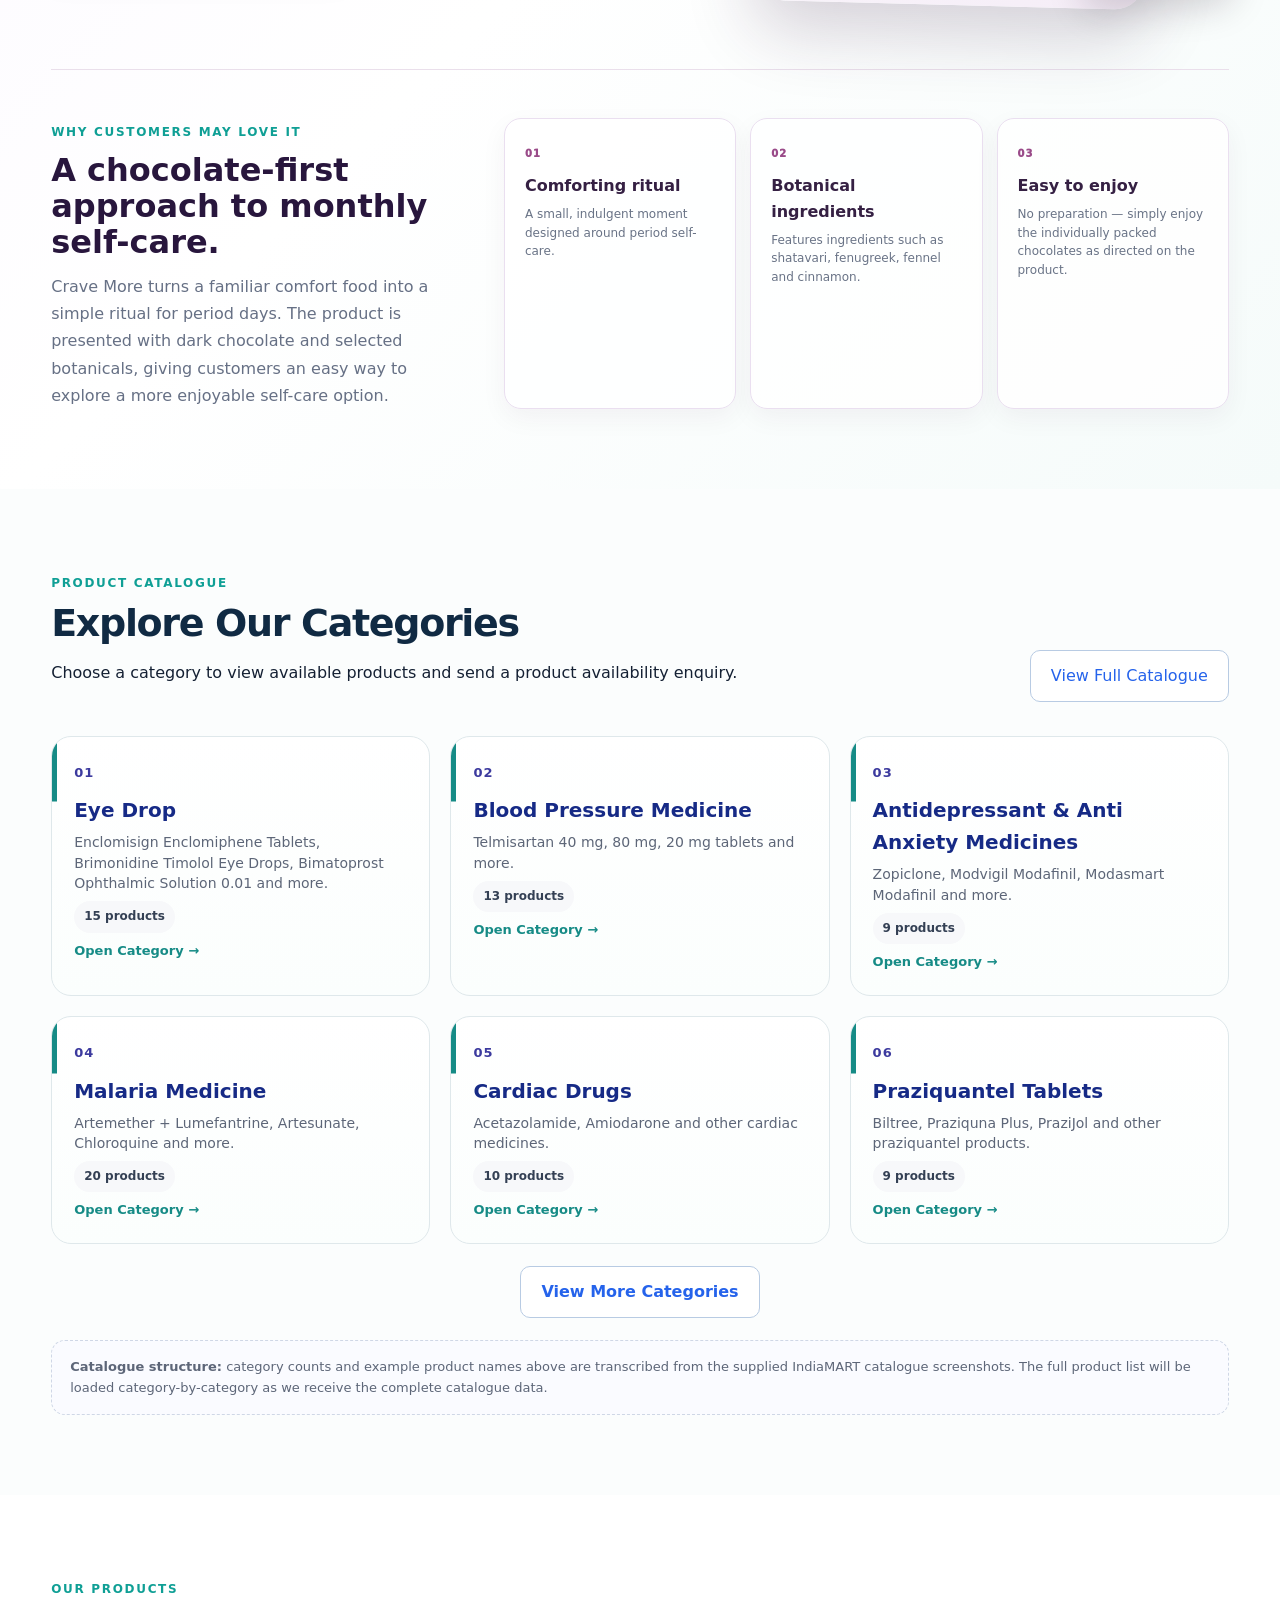
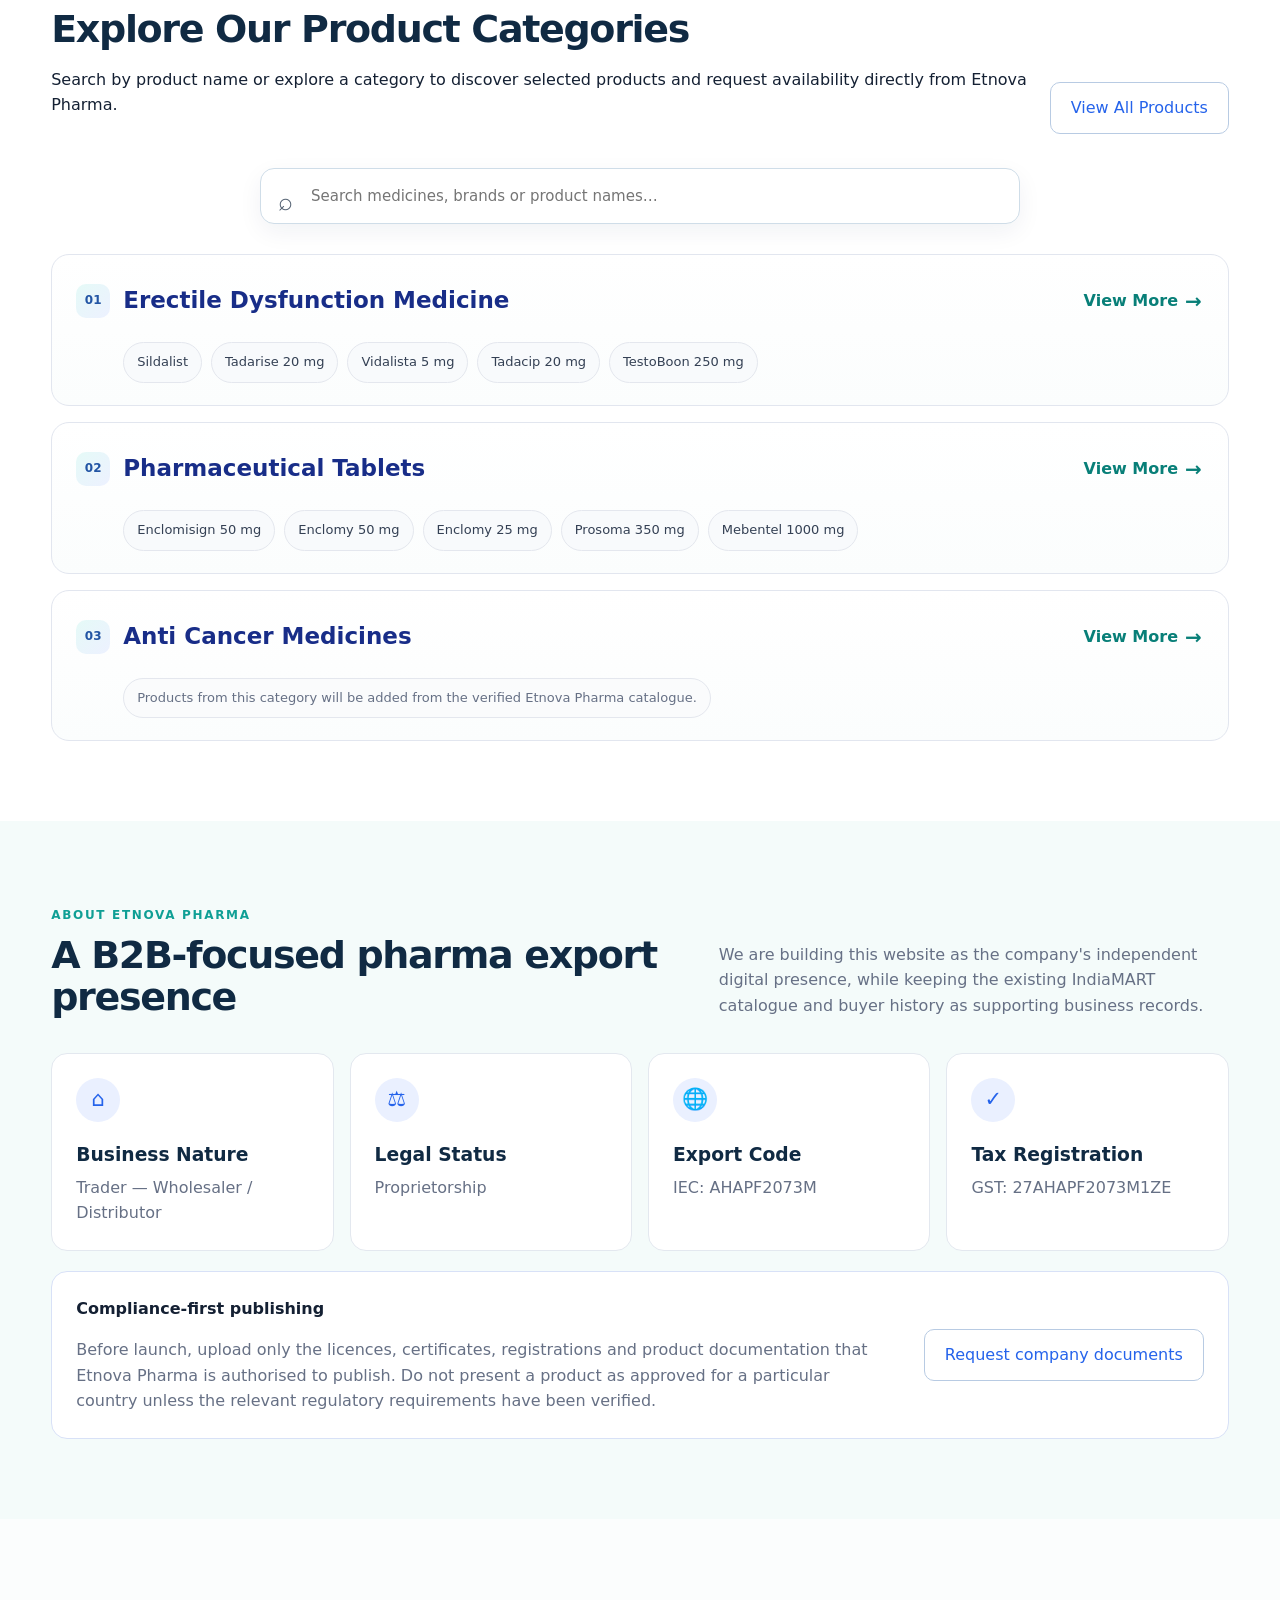
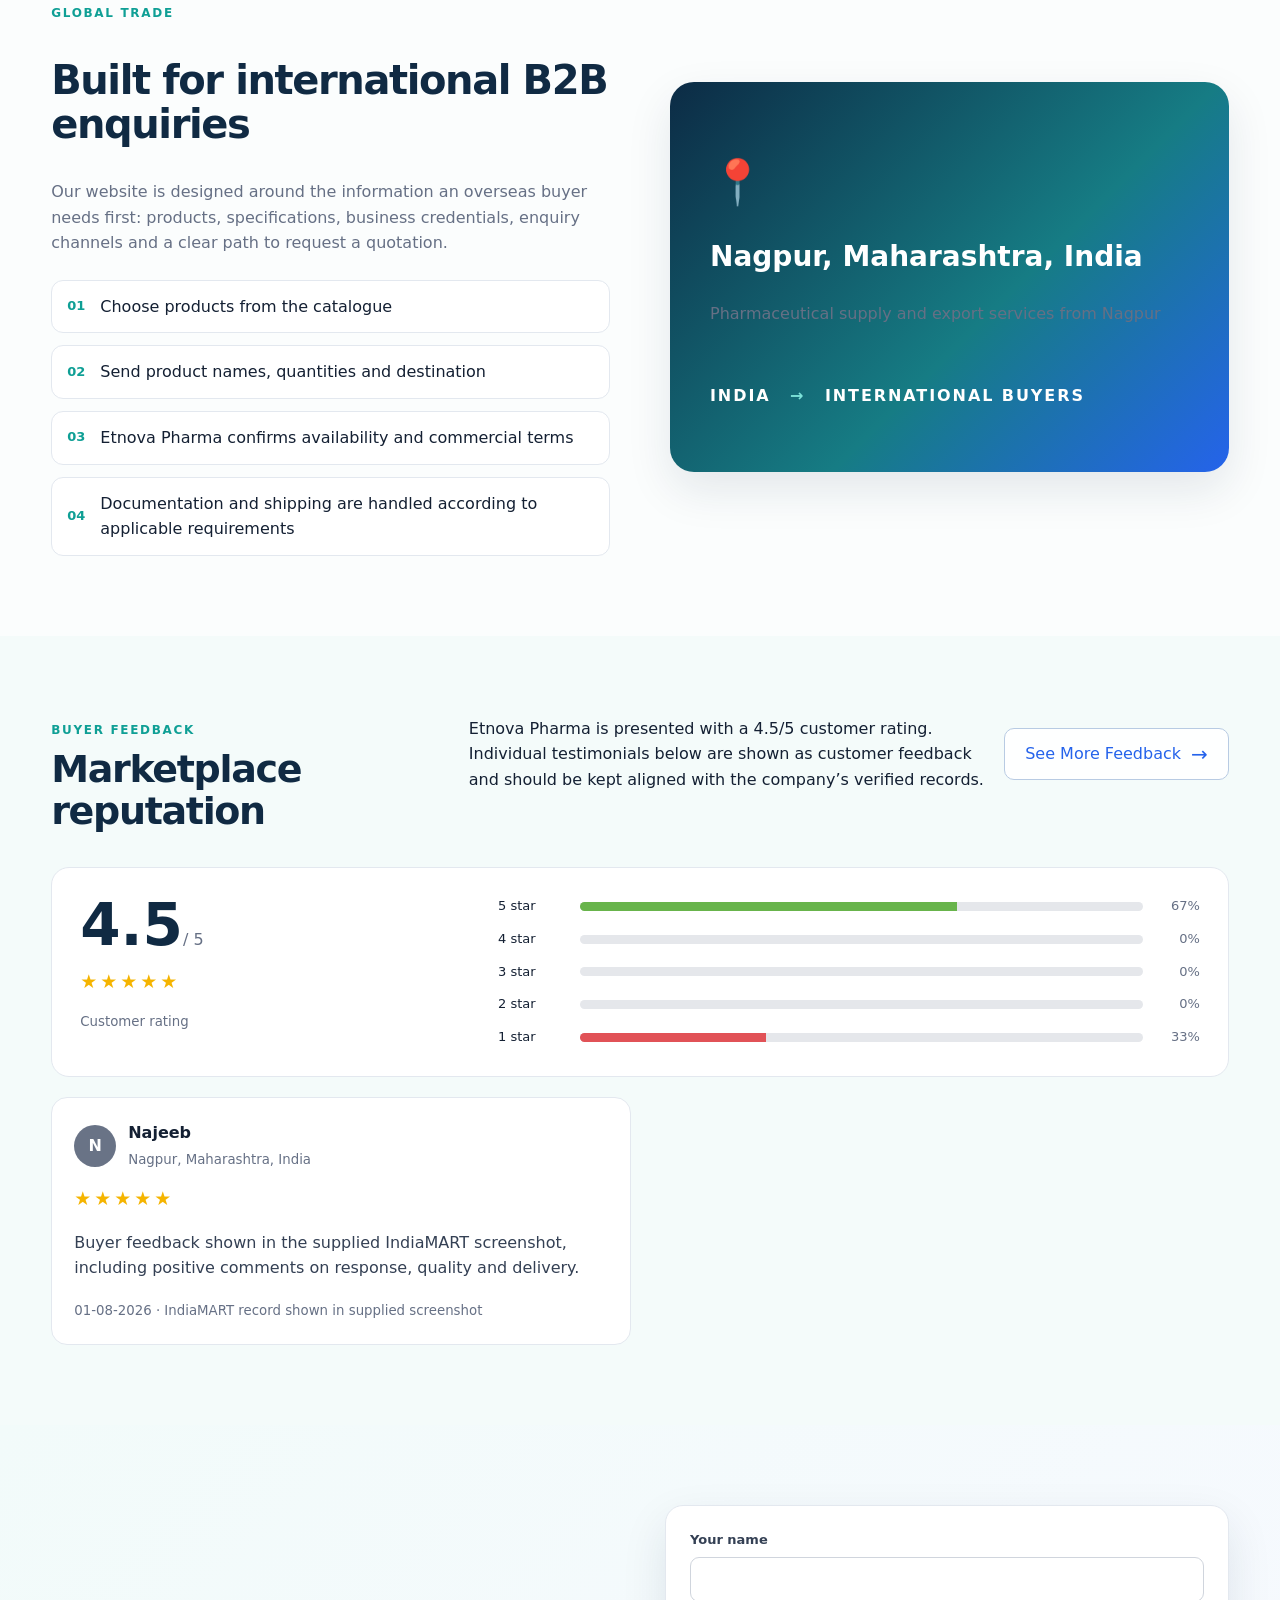
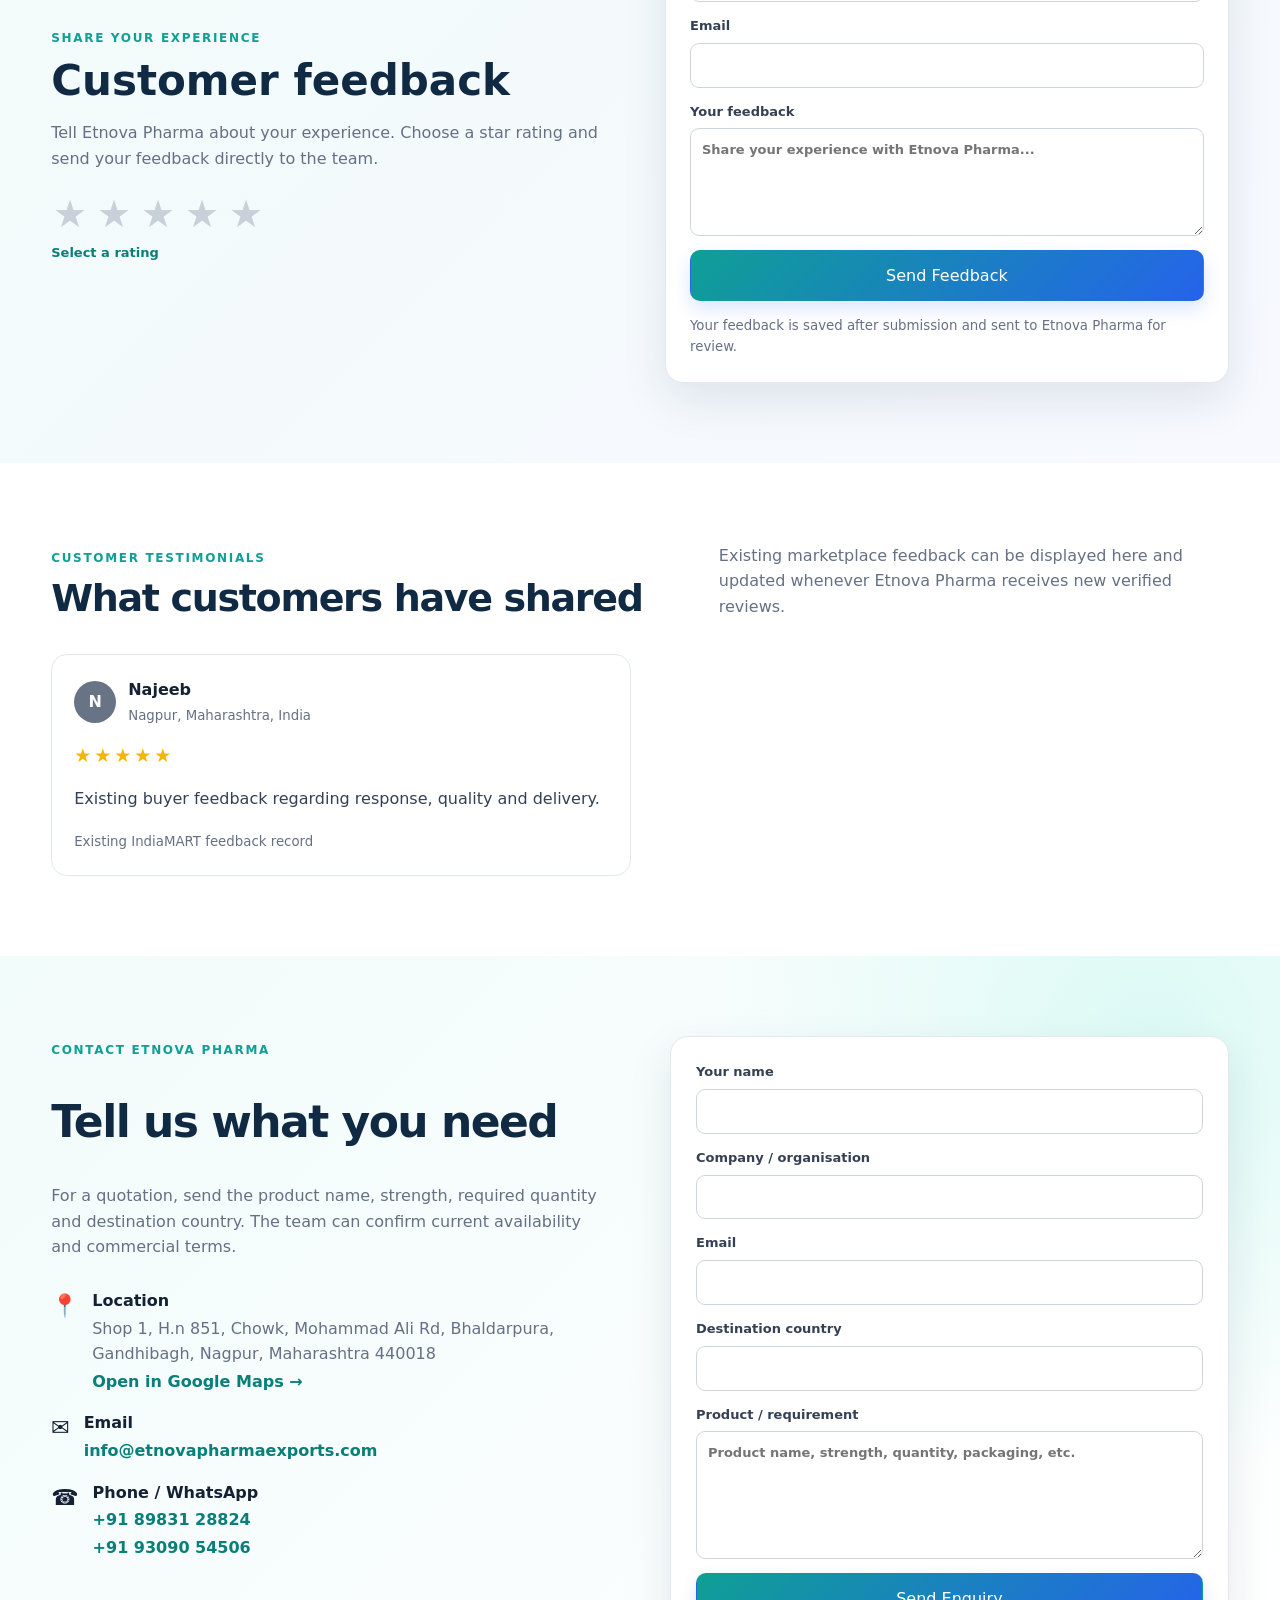
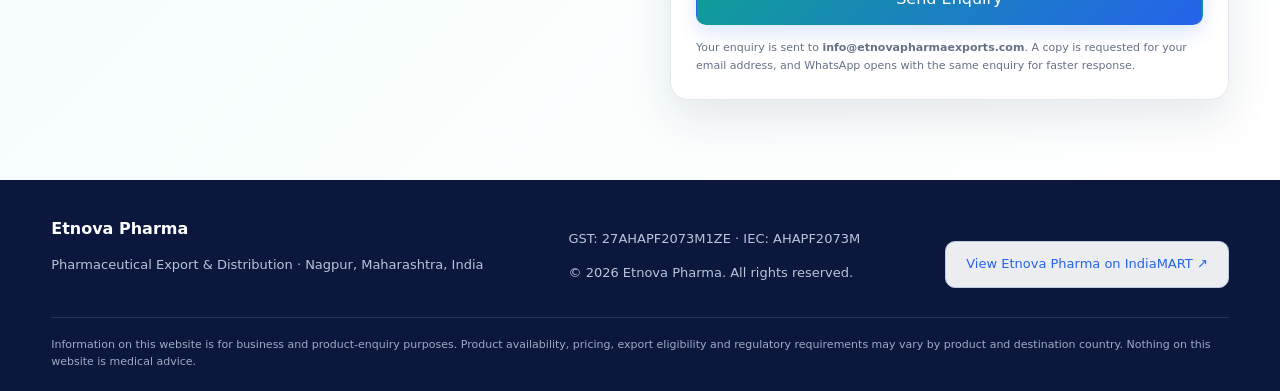
==== commit 94a42c3a: "Update index.html" ====
--- a/index.html
+++ b/index.html
@@ -331,7 +331,7 @@
       <div class="contact-details">
         <div><span>📍</span><div><strong>Location</strong><p>Shop 1, H.n 851, Chowk, Mohammad Ali Rd, Bhaldarpura, Gandhibagh, Nagpur, Maharashtra 440018</p><p><a href="https://www.google.com/maps/search/?api=1&query=Shop%201%2C%20H.n%20851%2C%20Chowk%2C%20Mohammad%20Ali%20Rd%2C%20Bhaldarpura%2C%20Gandhibagh%2C%20Nagpur%2C%20Maharashtra%20440018" target="_blank" rel="noopener">Open in Google Maps →</a></p></div></div>
         <div><span>✉</span><div><strong>Email</strong><p><a href="mailto:info@etnovapharmaexports.com">info@etnovapharmaexports.com</a></p></div></div>
-        <div><span>☎</span><div><strong>Phone / WhatsApp</strong><p><a href="tel:+918983128824">+91 89831 28824</a></p><p><a href="tel:+917804068352">+91 78040 68352</a></p></div></div>
+        <div><span>☎</span><div><strong>Phone / WhatsApp</strong><p><a href="tel:+918983128824">+91 89831 28824</a></p><p><a href="tel:+919309054506">+91 93090 54506</a></p></div></div>
       </div>
     </div>
     <form class="contact-form" id="enquiryForm">
